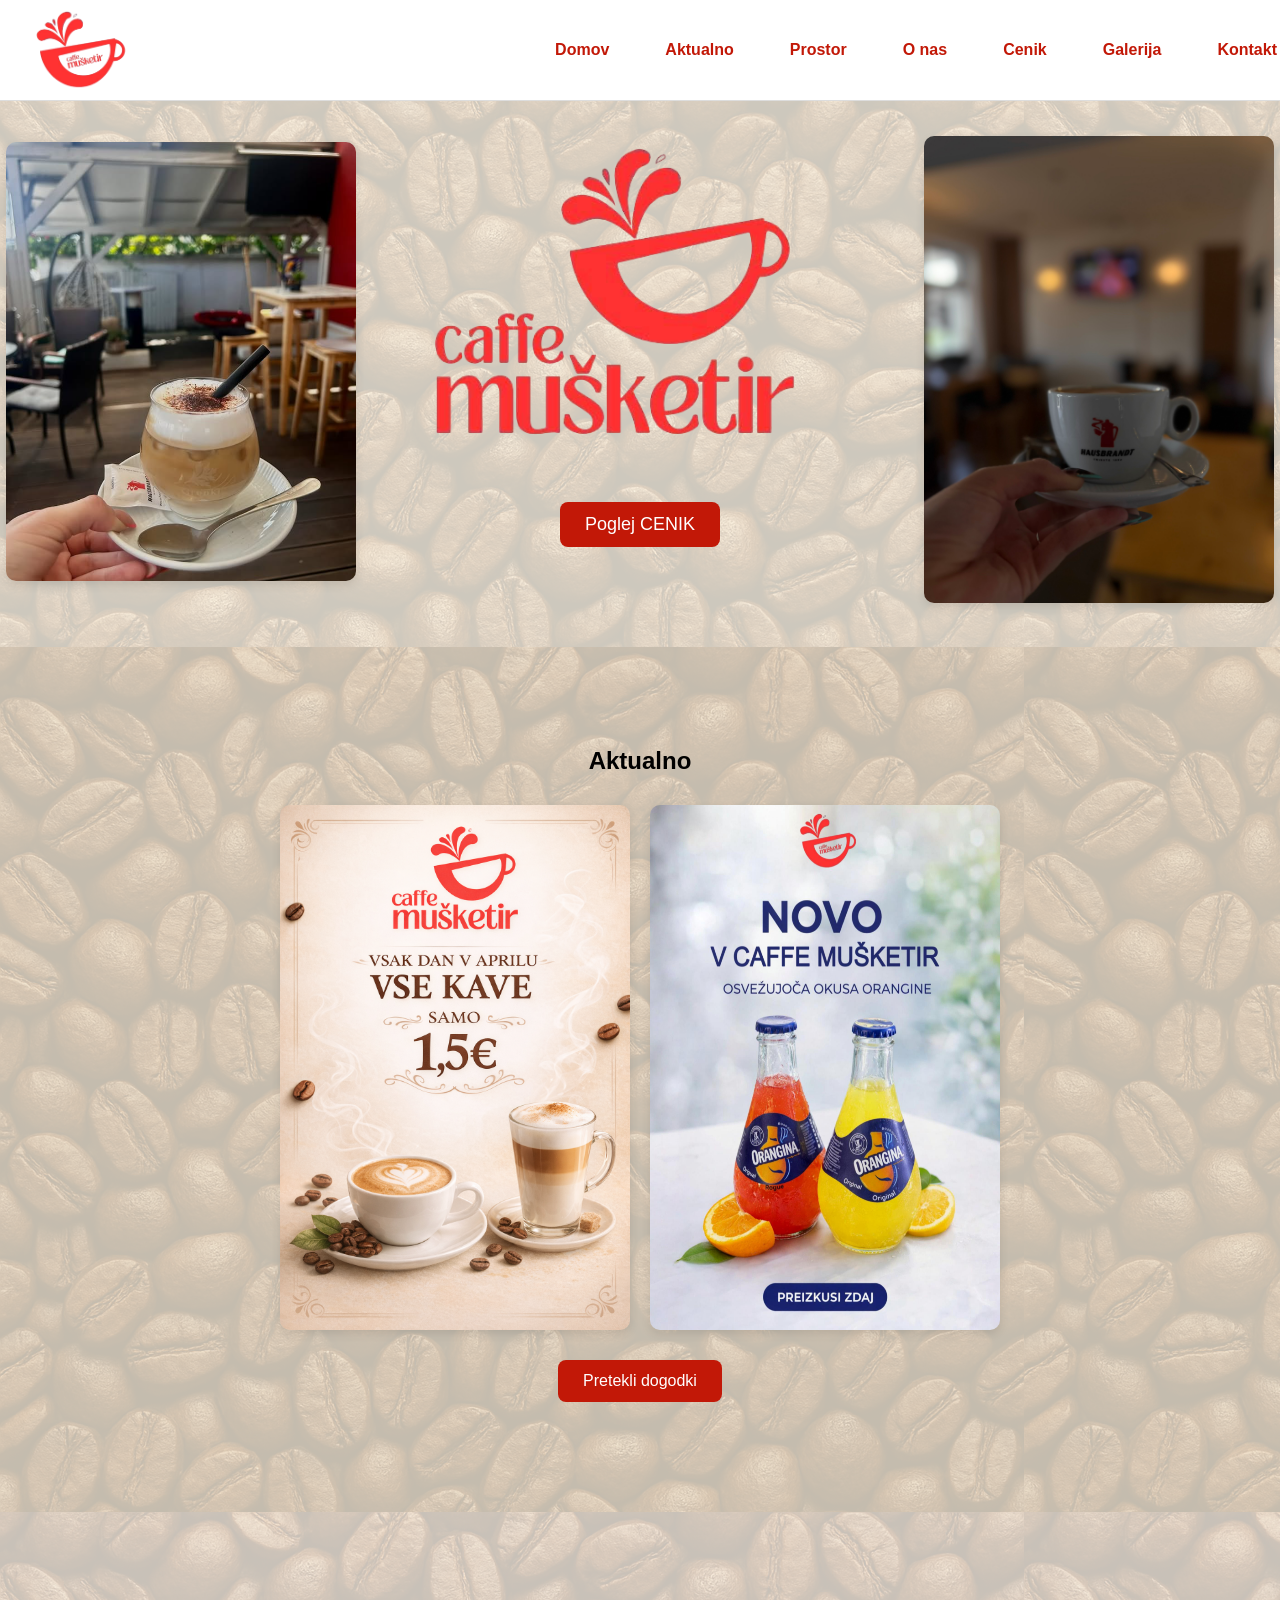
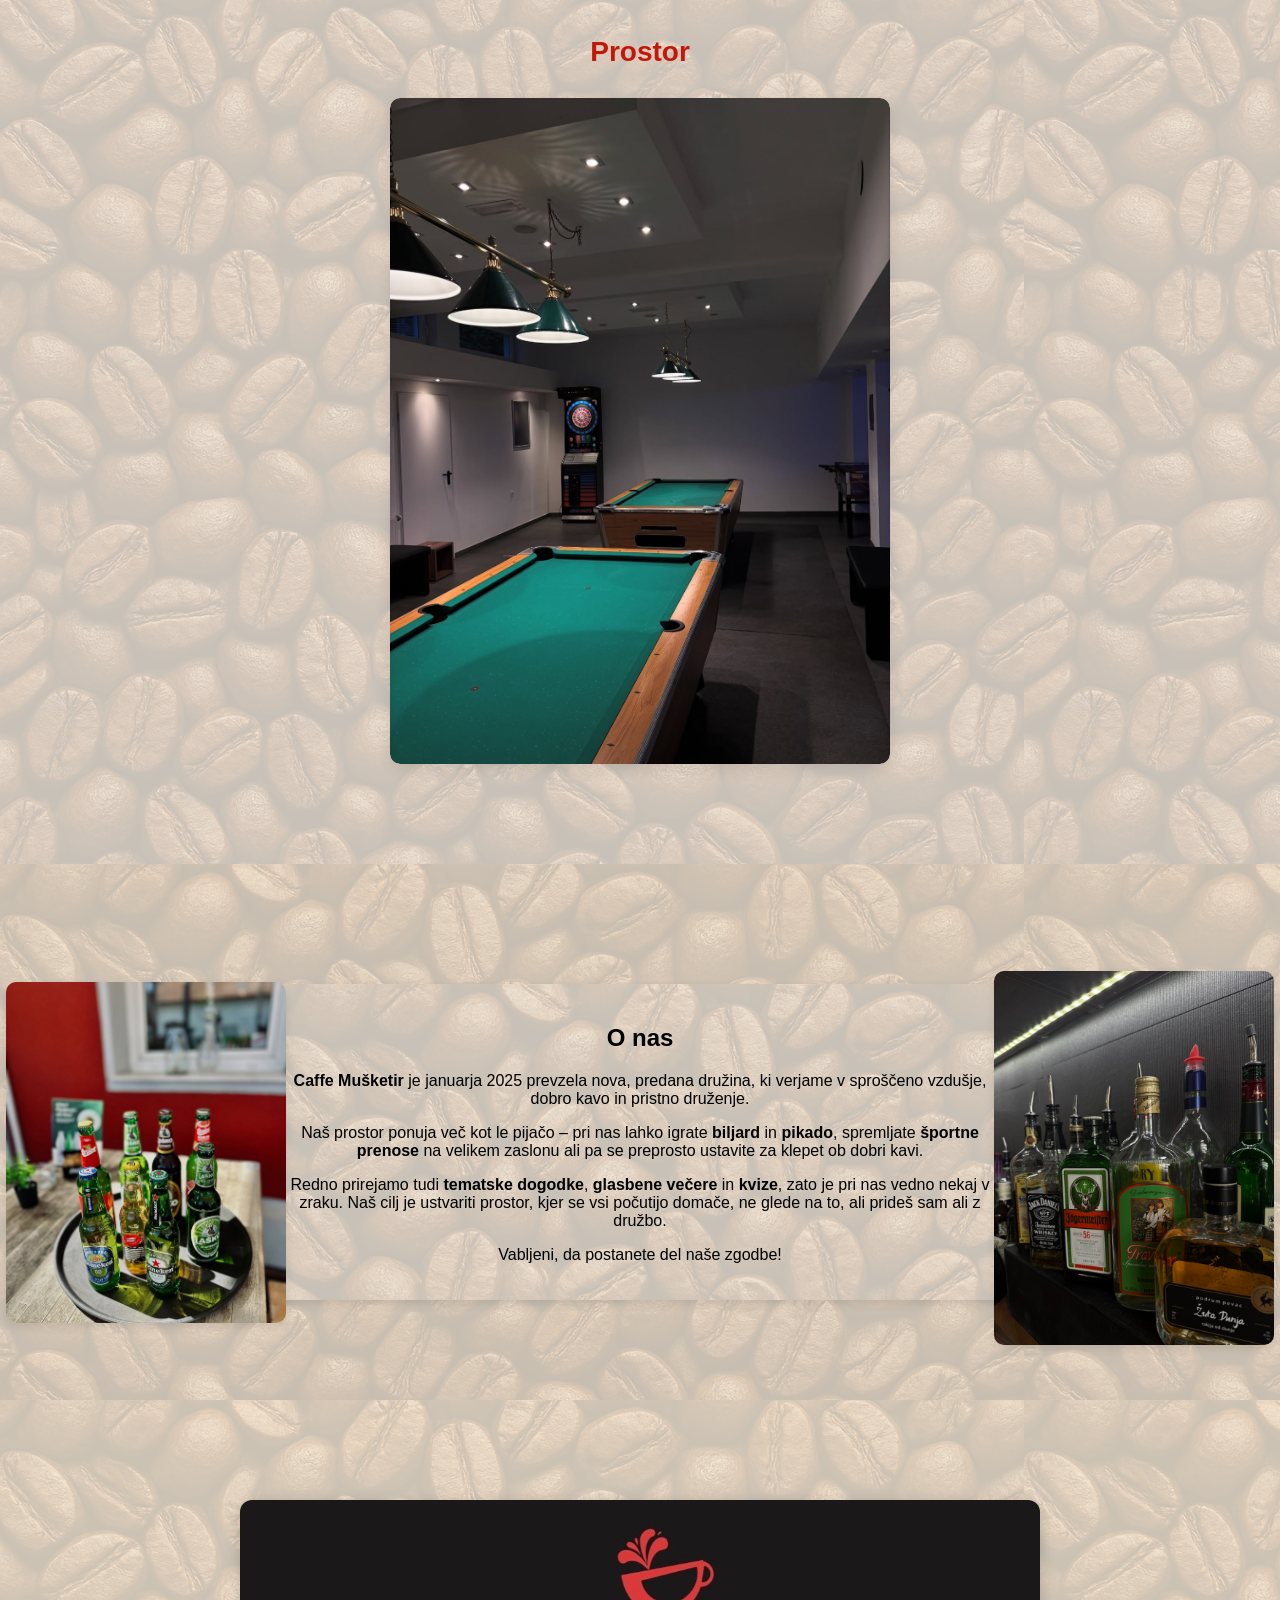
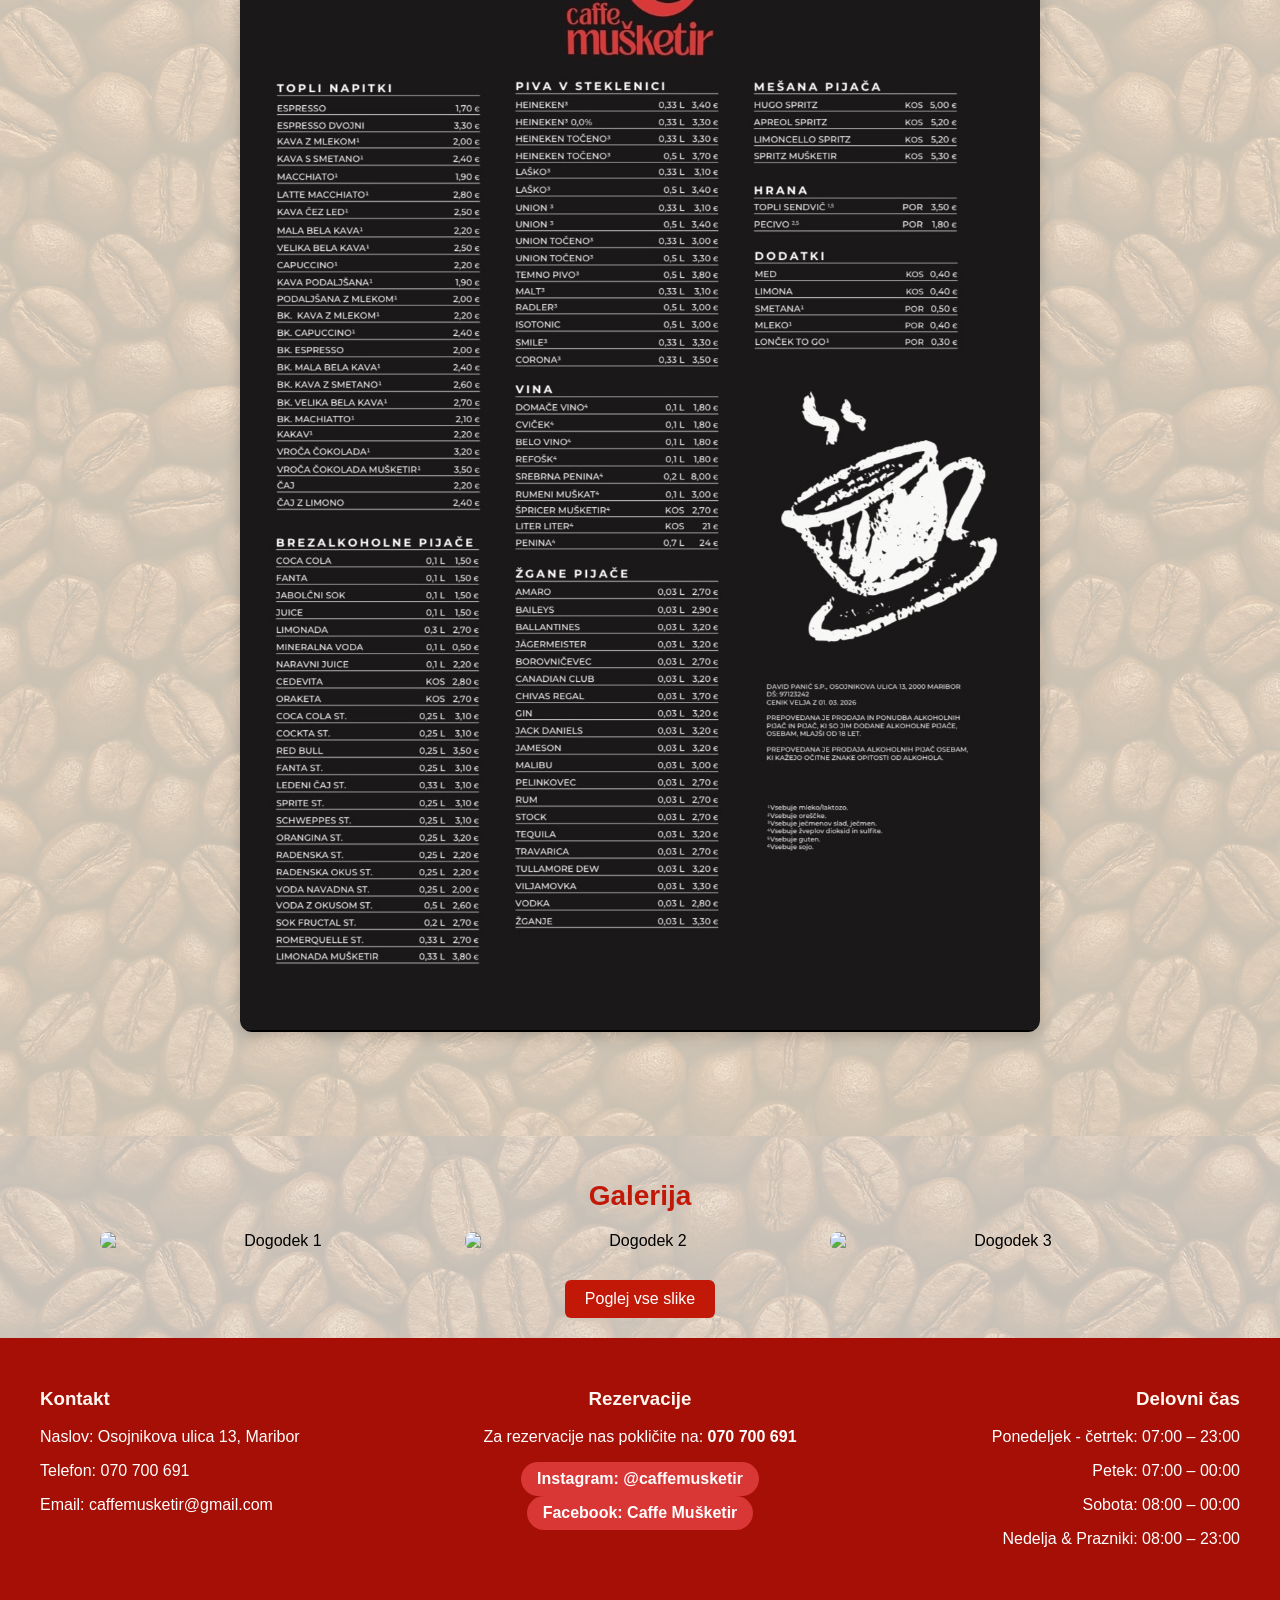
==== index.html @ f733925f "Update index.html" ====
<!DOCTYPE html>
<html lang="sl">
<head>
  <meta charset="UTF-8" />
  <meta name="viewport" content="width=device-width, initial-scale=1.0">
  <meta property="og:site_name" content="Caffe Mušketir">
  <meta property="og:title" content="Caffe Mušketir">
  <meta property="og:url" content="https://caffemusketir.com/">
  <meta property="og:type" content="website">

  <meta name="twitter:card" content="summary_large_image">
  <meta name="twitter:title" content="Caffe Mušketir">

  <title>Caffe Mušketir</title>
  <link rel="icon" href="favicon-256.ico" type="image/x-icon" sizes="256x256">

  <!-- Google tag (gtag.js) -->
  <script async src="https://www.googletagmanager.com/gtag/js?id=G-0J97HVD6Z8"></script>
  <script>
    window.dataLayer = window.dataLayer || [];
    function gtag(){dataLayer.push(arguments);}
    gtag('js', new Date());

    gtag('config', 'G-0J97HVD6Z8');

    type="application/ld+json">
    {
      "@context": "https://schema.org",
      "@type": "WebSite",
      "name": "Caffe Mušketir",
      "alternateName": ["Caffe Musketir", "Mušketir", "Cafe Mušketir", "Cafe Musketir"],
      "url": "https://caffemusketir.com/"
    }

  </script>
  
  <style>
    html {
      scroll-behavior: smooth;
    }
    
    img {
      max-width: 100%;
      height: auto;
      display: block;
    }

    body {
      margin: 0;
      font-family: 'Segoe UI', sans-serif;
     background: #f4e9d8 url('https://www.transparenttextures.com/patterns/coffee-beans.png') repeat;

    }


    /* NAVIGATION */
    nav {
      position: fixed;
      top: 0;
      width: 100%;
      background: white;
      border-bottom: 1px solid #ddd;
      z-index: 1000;
      display: flex;
      justify-content: space-between;
      align-items: center;
      padding: 10px 20px;
    }
    
    nav img {
      height: 80px;
    }

    nav .nav-links {
      display: flex;
      flex-wrap: wrap;
      justify-content: center;
      gap: 10px;
    }

    nav a {
      margin: 0 15px;  
      text-decoration: none;
      color: #c21807;
      font-weight: bold;
      font-size: 16px;
      padding: 8px;
    }
    section {
      padding: 120px 20px 100px;
      text-align: center;
      position: relative;
    }




    /* HERO SECTION */
    .hero {
      background: #efe7d4 url(images/Background\ \(2\).png) repeat;
    }
    .hero img.hero-image {
      max-width: 500px;
      width: 90%;
      height: auto;
      margin-top: 40px;
    }
    .cenik-button {
      margin-top: 30px;
      display: inline-block;
      padding: 12px 25px;
      background: #c21807;
      color: white;
      border: none;
      font-size: 18px;
      border-radius: 8px;
      cursor: pointer;
      text-decoration: none;
    }
    .hero {
      background: #f7f1e3 url(images/Background\ \(2\).png) repeat;
      display: flex;
      justify-content: center;
      align-items: center;
      padding: 100px 20px;
      flex-direction: column;
      text-align: center;
    }

    .hero-image {
        max-width: 500px;
        width: 90%;
        height: auto;
        margin-bottom: 30px;   
    }

    .hero-side-img {
      position: absolute;
      width: 350px;
      opacity: 1.0;
      display: flex;
      flex-wrap: wrap;
      border-radius: 10px;
      box-shadow: 0 4px 10px rgba(0,0,0,0.1);
    }
    .hero-left-img {
      left: 0.5%;
      top: 22%;
    }
    .hero-right-img {
      right: 0.5%;
      top: 21%;
    }

    .cenik-button {
        padding: 12px 25px;
        background: #c21807;
        color: white;
        border: none;
        font-size: 18px;
        border-radius: 8px;
        cursor: pointer;
        text-decoration: none;
        transition: background 0.3s ease;
    }

    .cenik-button:hover {
        background: #a60f05;
    }
     
    /* HERO SECTION END */

   .dogodki {
     background: #ece2d1 url(images/Background\ \(2\).png) repeat;
     padding: 80px 20px;
     text-align: center;
    }

    
    .aktualni-dogodki {
     margin-top: 30px;
       display: flex;
       justify-content: center;
       flex-wrap: wrap;
       gap: 20px;
    }

    .aktualni-dogodki img {
        max-width: 350px;
        width: 100%;
        height: auto;
        border-radius: 10px;
        box-shadow: 0 4px 10px rgba(0,0,0,0.1);
    }


   .dogodki-buttons {
     margin: 30px 0;
     display: flex;
     justify-content: center;
     gap: 20px;
     flex-wrap: wrap;
    }

   .dogodki-buttons button,
   .dogodki-buttons .pretekli-gumb {
     padding: 12px 25px;
     background-color: #c21807;
     color: white;
     border: none;
     border-radius: 8px;
     font-size: 16px;
     cursor: pointer;
     text-decoration: none;
     transition: background 0.3s ease;
    }

    .dogodki-buttons button:hover,
    .dogodki-buttons .pretekli-gumb:hover {
     background-color: #a60f05;
    }

    /* prostor */
    .prostor {
      background: #f1e8dd url(images/Background\ \(2\).png) repeat;
      padding: 100px 20px;
      text-align: center;
    }

    .prostor h2 {
      font-size: 28px;
      color: #c21807;
      margin-bottom: 30px;
    }

    .carousel-container {
      overflow: hidden;
      width: 100%;
      max-width: 500px;
      margin: 0 auto;
      overflow: hidden;
      border-radius: 10px;
      box-shadow: 0 4px 15px rgba(0,0,0,0.1);
      position: relative;
    }

    .carousel-track {
      display: flex;
      transition: transform 0.8s ease-in-out;
      width: 100%;
    }

    .carousel-track img {
      width: 100%;
      max-width: 500px;
      flex-shrink: 0;
      height: auto;
      border-radius: 10px;
    }

    .carousel-button {
      position: absolute;
      top: 50%;
      transform: translateY(-50%);
      background-color: rgba(0, 0, 0, 0.4);
      color: white;
      border: none;
      padding: 10px 15px;
      cursor: pointer;
      border-radius: 50%;
      font-size: 24px;
      display: none;
      z-index: 10;
      transition: background-color 0.3s;
    }

    .carousel-button:hover {
      background-color: rgba(0, 0, 0, 0.7);
    }

    .carousel-button.left {
      left: 10px;
    }

    .carousel-button.right {
      right: 10px;
    }

/* Prikaži gumbe ob hoverju */
    .carousel-container:hover .carousel-button {
      display: block;
    }

    /* ABOUT SECTION */
    .about {
      background: #efe5d5 url(images/Background\ \(2\).png) repeat;
    }
    .side-img {
      position: absolute;
      max-width: 280px;
      width: 100%;
      opacity: 1.0;
      display: flex;
      flex-wrap: wrap;
      border-radius: 10px;
      box-shadow: 0 4px 10px rgba(0,0,0,0.1);
    }
    .left-img {
      left: 0.5%;
      top: 22%;
    }
    .right-img {
      right: 0.5%;
      top: 20%;
    }

    .about-text {
      max-width: 700px;
      margin: 0 auto;
      padding: 20px;
      background: #f1e8dd url(images/Background\ \(2\).png) repeat; /* rahla prosojnost za boljši kontrast */
      border-radius: 10px;
      box-shadow: 0 4px 10px rgba(0,0,0,0.1);
    }


    /* PRICE IMAGE SECTION */
    .cenik {
      background: #f4e9d8 url(images/Background\ \(2\).png) repeat;
      padding: 0;
    }

    .cenik img {
      width: 100%;
      height: auto;
      display: block;
    }

    /* GALLERY SECTION */

    .gallery {
      background: #f1e8dd url(images/Background\ \(2\).png) repeat;
      text-align: center;
      padding: 20px;
    }

    .gallery h2 {
      width: 100%;
      margin-bottom: 20px;
      font-size: 28px;
      color: #c21807;
    }

    .gallery-images {
      display: flex;
      flex-wrap: wrap;
      justify-content: center;
      gap: 15px;
      margin-bottom: 30px;
    }

    .gallery-images img {
      max-width: 350px;
      width: 100%;
      height: auto;
      border-radius: 8px;
      object-fit: cover;
    }


    .more-gallery-button:hover {
      background-color: #a60f05;
    }

    .gallery-button-container {
      width: 100%;
      text-align: center;
      margin-top: 10px;
    }

    .more-gallery-button {
      display: inline-block;
      padding: 10px 20px;
      background-color: #c21807;
      color: white;
      border: none;
      border-radius: 6px;
      text-decoration: none;
      font-size: 16px;
      cursor: pointer;
      transition: background 0.3s ease;
      width: auto; /* to prepreči raztezanje */
    }



    /* FOOTER */
    footer {
      background: #a60f05;
      color: white;
      padding: 40px 20px;
      display: flex;
      flex-wrap: wrap;
      justify-content: space-between;
      text-align: left;
    }
    .footer-column {
      flex: 1;
      min-width: 200px;
      padding: 10px 20px;
    }
    .footer-column h3 {
      margin-top: 0;
      color: #fff7f0;
    }
    .instagram-button {
      display: inline-block;
      padding: 8px 16px;
      background-color: #d93636; /* rdeče-bež barve */
      color: white;
      text-decoration: none;
      border-radius: 20px;
      font-weight: bold;
      transition: background-color 0.3s ease;
    }
    
    .facebook-button {
      display: inline-block;
      padding: 8px 16px;
      background-color: #d93636; /* rdeče-bež barve */
      color: white;
      text-decoration: none;
      border-radius: 20px;
      font-weight: bold;
      transition: background-color 0.3s ease;
    }

    .facebook-button:hover {
      background-color: #b72e2e;
    }

    .instagram-button:hover {
      background-color: #b72e2e;
    }


    .cenik-link-section {
     background: #f4e9d8 url(images/Background\ \(2\).png) repeat;
     text-align: center;
     padding: 100px 20px;
    }

    .cenik-image-button {
        width: 80%;
     max-width: 800px;
     border-radius: 12px;
        box-shadow: 0 4px 15px rgba(0,0,0,0.2);
        transition: transform 0.3s ease, box-shadow 0.3s ease;
        cursor: pointer;
      text-align: center;
      display: inline-block;
    }

    .cenik-image-button:hover {
     transform: scale(1.03);
        box-shadow: 0 6px 20px rgba(0,0,0,0.3);
    }

    
    @media screen and (max-width: 768px) {
      
      nav {
        padding: 6px 12px;
      }

      nav img {
        height: 50px; /* prej 80px */
      }

      nav a {
        font-size: 13px;
        padding: 5px 10px;
        margin: 0 8px;
      }

      .nav-links {
        gap: 5px;
      }
      
      nav ul {
        flex-direction: column;
        align-items: center;
      }

      nav ul li {
        margin: 7px 0;
      }

      .hero img {
        width: 100%;
        height: auto;
        margin-bottom: 10px;
      }

      section {
        padding: 20px 10px;
      }

      .two-columns {
        flex-direction: column;
      }

      .side-img.left-img,
      .side-img.right-img,
      .hero-side-img.hero-right-img,
      .hero-side-img.hero-left-img {
        display: none !important; /* skrij slike ob straneh na telefonih */
      }

      .gallery img {
        width: 100%;
        height: auto;
        margin-bottom: 10px;
      }

      footer {
        flex-direction: column;
        text-align: center;
        gap: 20px;
      }

      .cenik-button {
        font-size: 1.2em;
        padding: 10px 20px;
      }

      .cenik-image-button {
        display: block;
        margin: 0 auto;
      }

    
      .aktualni-dogodki {
        flex-direction: column;
        allign-items: center;
      }
    }

  </style>
</head>
<body>

  <!-- NAVIGATION -->
  <nav>
    <img src="images/IMG_1068-Photoroom.png" alt="Caffe Mušketir" />
    <div class="nav-links">
      <a href="#pocetna">Domov</a>
      <a href="#dogodki">Aktualno</a>
      <a href="#prostor">Prostor</a>
      <a href="#onama">O nas</a>
      <a href="#cenik">Cenik</a> 
      <a href="#galerija">Galerija</a>
      <a href="#kontakt">Kontakt</a>
    </div>
  </nav>

  <!-- HERO SECTION -->
    <section class="hero" id="pocetna">
     <div class="hero-content">
       <img class="hero-image" src="images/IMG_1070-Photoroom.png" alt="Naslovna slika" />
      <a href="#cenik" class="cenik-button">Poglej CENIK</a>
     <img class="hero-side-img hero-left-img" src="images/Screenshot 2025-07-27 105730.png" alt="Leva gori slika" />
     <img class="hero-side-img hero-right-img" src="images/IMG_3159.JPEG" alt="Desna gori slika" />
     </div>
    </section>
    
<!-- Dogodki section -->
  
    <section class="dogodki" id="dogodki">
     <h2>Aktualno</h2>

      <div id="aktualniDogodki" class="aktualni-dogodki">
        <img src="images/IMG_4480.png" alt="Dogodek 1" />
        <img src="images/75DE75F7-2D8B-4AEA-81EC-9205E7771908.jpeg" alt="Dogodek 2" />
      </div>

     <div class="dogodki-buttons">
        <a href="dogodki.html" class="pretekli-gumb">Pretekli dogodki</a>
     </div>
      
    </section>


  <section class="prostor" id="prostor">
      <h2>Prostor</h2>
      <div class="carousel-container">
        <div class="carousel-track">
          <img src="images/IMG_9656.JPEG" alt="Prostor 0">
          <img src="images/IMG_9679.JPEG" alt="Prostor 1">
          <img src="images/IMG_9682.JPEG" alt="Prostor 2">
          <img src="images/IMG_9685.JPEG" alt="Prostor 3">
          <img src="images/IMG_9687.JPEG" alt="Prostor 4">
          <img src="images/IMG_9672.JPEG" alt="Prostor 5">
          <img src="images/IMG_9674.JPEG" alt="Prostor 6">
          <img src="images/IMG_9675.JPEG" alt="Prostor 7">
          <img src="images/IMG_9676.JPEG" alt="Prostor 8">
      <!-- Dodaj več slik po potrebi -->
        </div>

        <button class="carousel-button left">&#10094;</button>
        <button class="carousel-button right">&#10095;</button>
      </div>
  </section>




  <!-- ABOUT SECTION -->
  <section class="about" id="onama">
    <img class="side-img left-img" src="images/IMG_9655.JPEG" alt="Leva slika" />
    <img class="side-img right-img" src="images/IMG_3143.JPEG" alt="Desna slika" />

    <div class="about-text">
      <h2>O nas</h2>
        <p><strong>Caffe Mušketir</strong> je januarja 2025 prevzela nova, predana družina, ki verjame v sproščeno vzdušje, dobro kavo in pristno druženje.</p>
        <p>Naš prostor ponuja več kot le pijačo – pri nas lahko igrate <strong>biljard</strong> in <strong>pikado</strong>, spremljate <strong>športne prenose</strong> na velikem zaslonu ali pa se preprosto ustavite za klepet ob dobri kavi.</p>
        <p>Redno prirejamo tudi <strong>tematske dogodke</strong>, <strong>glasbene večere</strong> in <strong>kvize</strong>, zato je pri nas vedno nekaj v zraku. Naš cilj je ustvariti prostor, kjer se vsi počutijo domače, ne glede na to, ali prideš sam ali z družbo.</p>
        <p>Vabljeni, da postanete del naše zgodbe!</p>
    </div>
  </section>

  <!-- PRICE IMAGE (CENIK) -->

    <!-- CENIK SEKCJA KOT GUMB -->
 <section class="cenik-link-section" id="cenik">
  <a href="images/CENIK marec 2026.pdf" target="_blank">
    <img src="images/IMG_4313.jpeg" alt="Cenik - klikni za ogled" class="cenik-image-button" />
  </a>
 </section>

  <!-- GALLERY SECTION -->
  <section class="gallery" id="galerija">
    <h2>Galerija</h2>
  
    <div class="gallery-images">
      <img src="images/IMG_2260.JPG" alt="Dogodek 1" />
      <img src="images/IMG_2263.JPG" alt="Dogodek 2" />
      <img src="images/IMG_2264.JPG" alt="Dogodek 3" />
    </div>
  
    <div class="gallery-button-container">
      <a href="galerija.html" class="more-gallery-button">Poglej vse slike</a>
    </div>
  </section>





  <!-- FOOTER -->
  <footer id="kontakt">
    <div class="footer-column">
      <h3>Kontakt</h3>
      <p>Naslov: Osojnikova ulica 13, Maribor</p>
      <p>Telefon: 070 700 691</p>
      <p>Email: caffemusketir@gmail.com</p>
    </div>

    <div class="footer-column" style="text-align: center;">
      <h3>Rezervacije</h3>
      <p>Za rezervacije nas pokličite na: <strong>070 700 691</strong></p>
      <a href="https://www.instagram.com/caffemusketir" target="_blank" class="instagram-button">
        Instagram: @caffemusketir
      </a>
      <a href="https://www.facebook.com/profile.php?id=61573121475328&locale=sl_SI" target="_blank" class="facebook-button"> 
        Facebook: Caffe Mušketir
      </a>
    </div>

    <div class="footer-column" style="text-align: right;">
      <h3>Delovni čas</h3>
      <p>Ponedeljek - četrtek: 07:00 – 23:00</p>
       <p>Petek: 07:00 – 00:00</p>
     <p>Sobota: 08:00 – 00:00</p>
     <p>Nedelja & Prazniki: 08:00 – 23:00</p>

    </div>
  </footer>

  <script>
      const track = document.querySelector('.carousel-track');
      const slides = document.querySelectorAll('.carousel-track img');
      const prevButton = document.querySelector('.carousel-button.left');
      const nextButton = document.querySelector('.carousel-button.right');

      let currentIndex = 0;
      const slideCount = slides.length;

      function updateSlide() {
        track.style.transform = `translateX(-${currentIndex * 100}%)`;
      }

      function moveToNextSlide() {
        currentIndex = (currentIndex + 1) % slideCount;
        updateSlide();
      }

      function moveToPrevSlide() {
        currentIndex = (currentIndex - 1 + slideCount) % slideCount;
        updateSlide();
      }

      nextButton.addEventListener('click', moveToNextSlide);
      prevButton.addEventListener('click', moveToPrevSlide);

  // Auto-slide every 4 seconds
      let autoSlide = setInterval(moveToNextSlide, 4000);

  // Pause auto-slide when hovering over buttons
      document.querySelector('.carousel-container').addEventListener('mouseenter', () => {
        clearInterval(autoSlide);
      });

      document.querySelector('.carousel-container').addEventListener('mouseleave', () => {
        autoSlide = setInterval(moveToNextSlide, 4000);
      });
  </script>


</body>
</html>
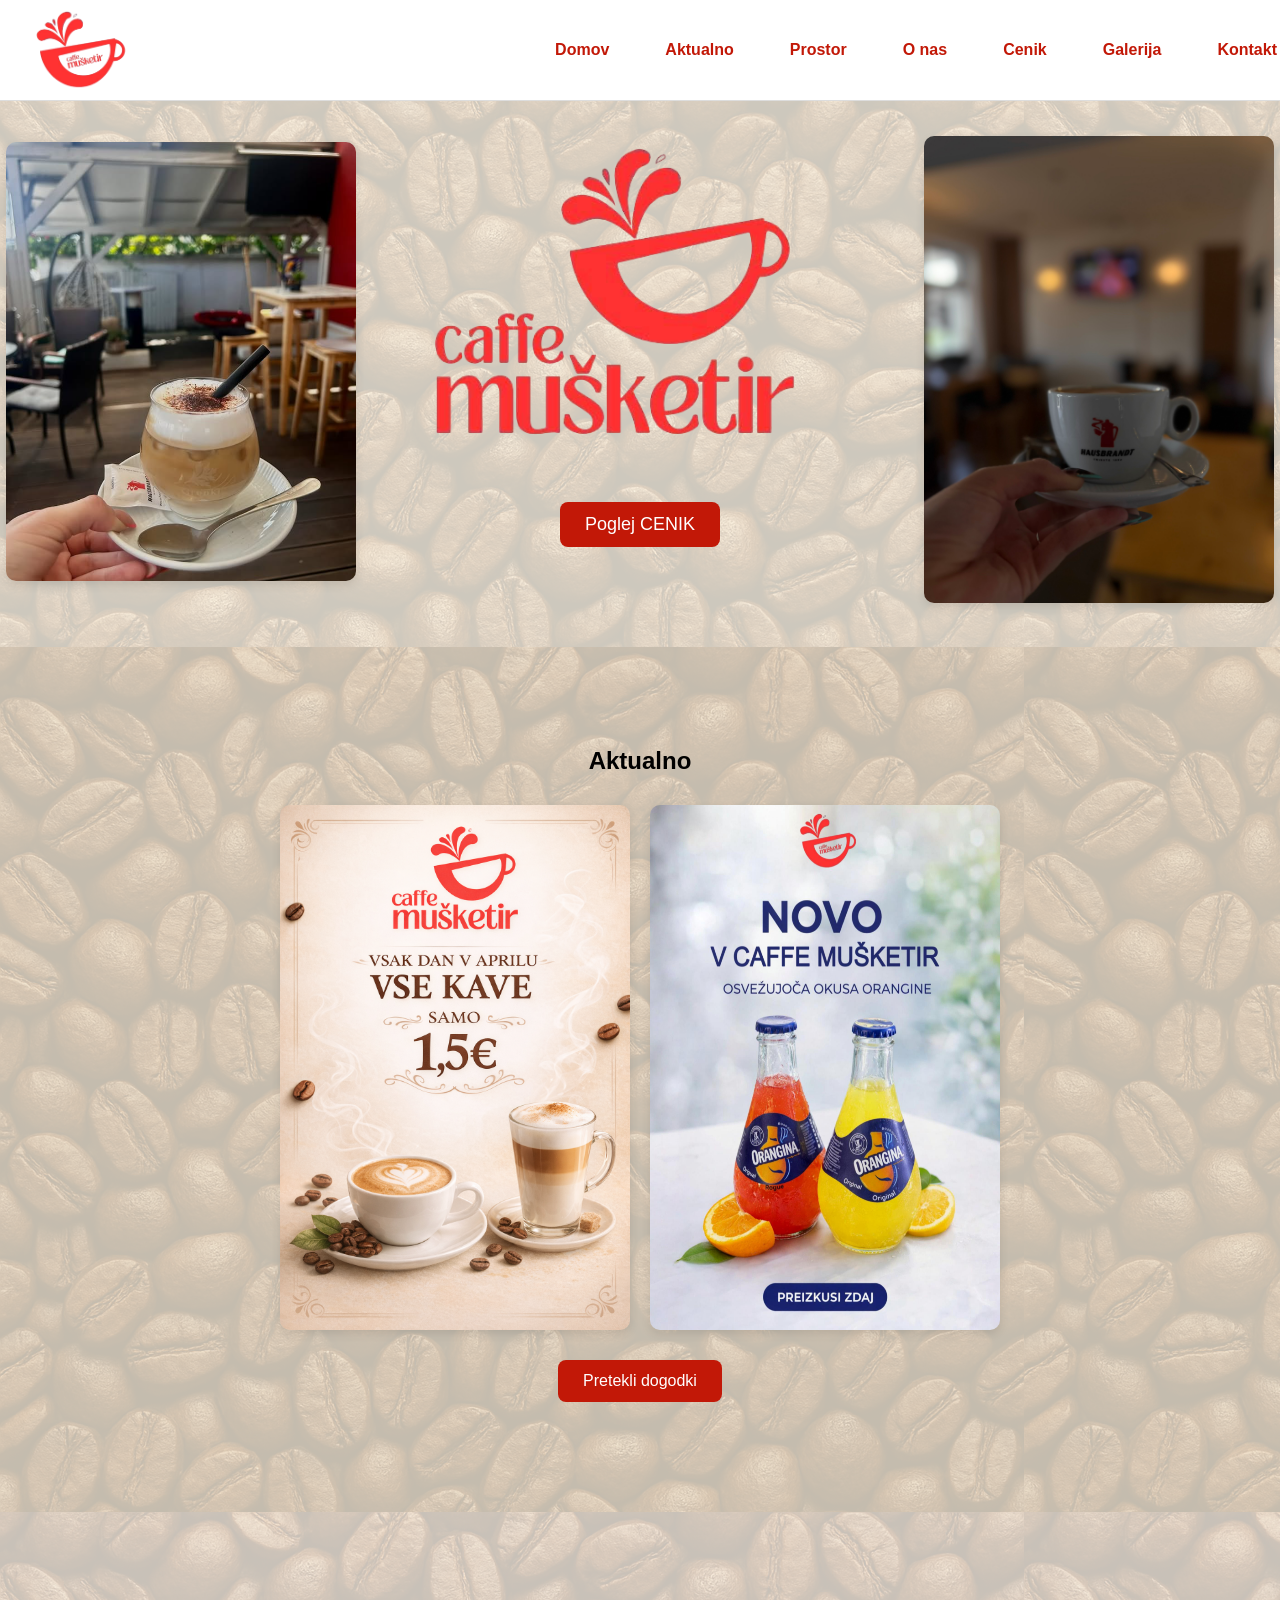
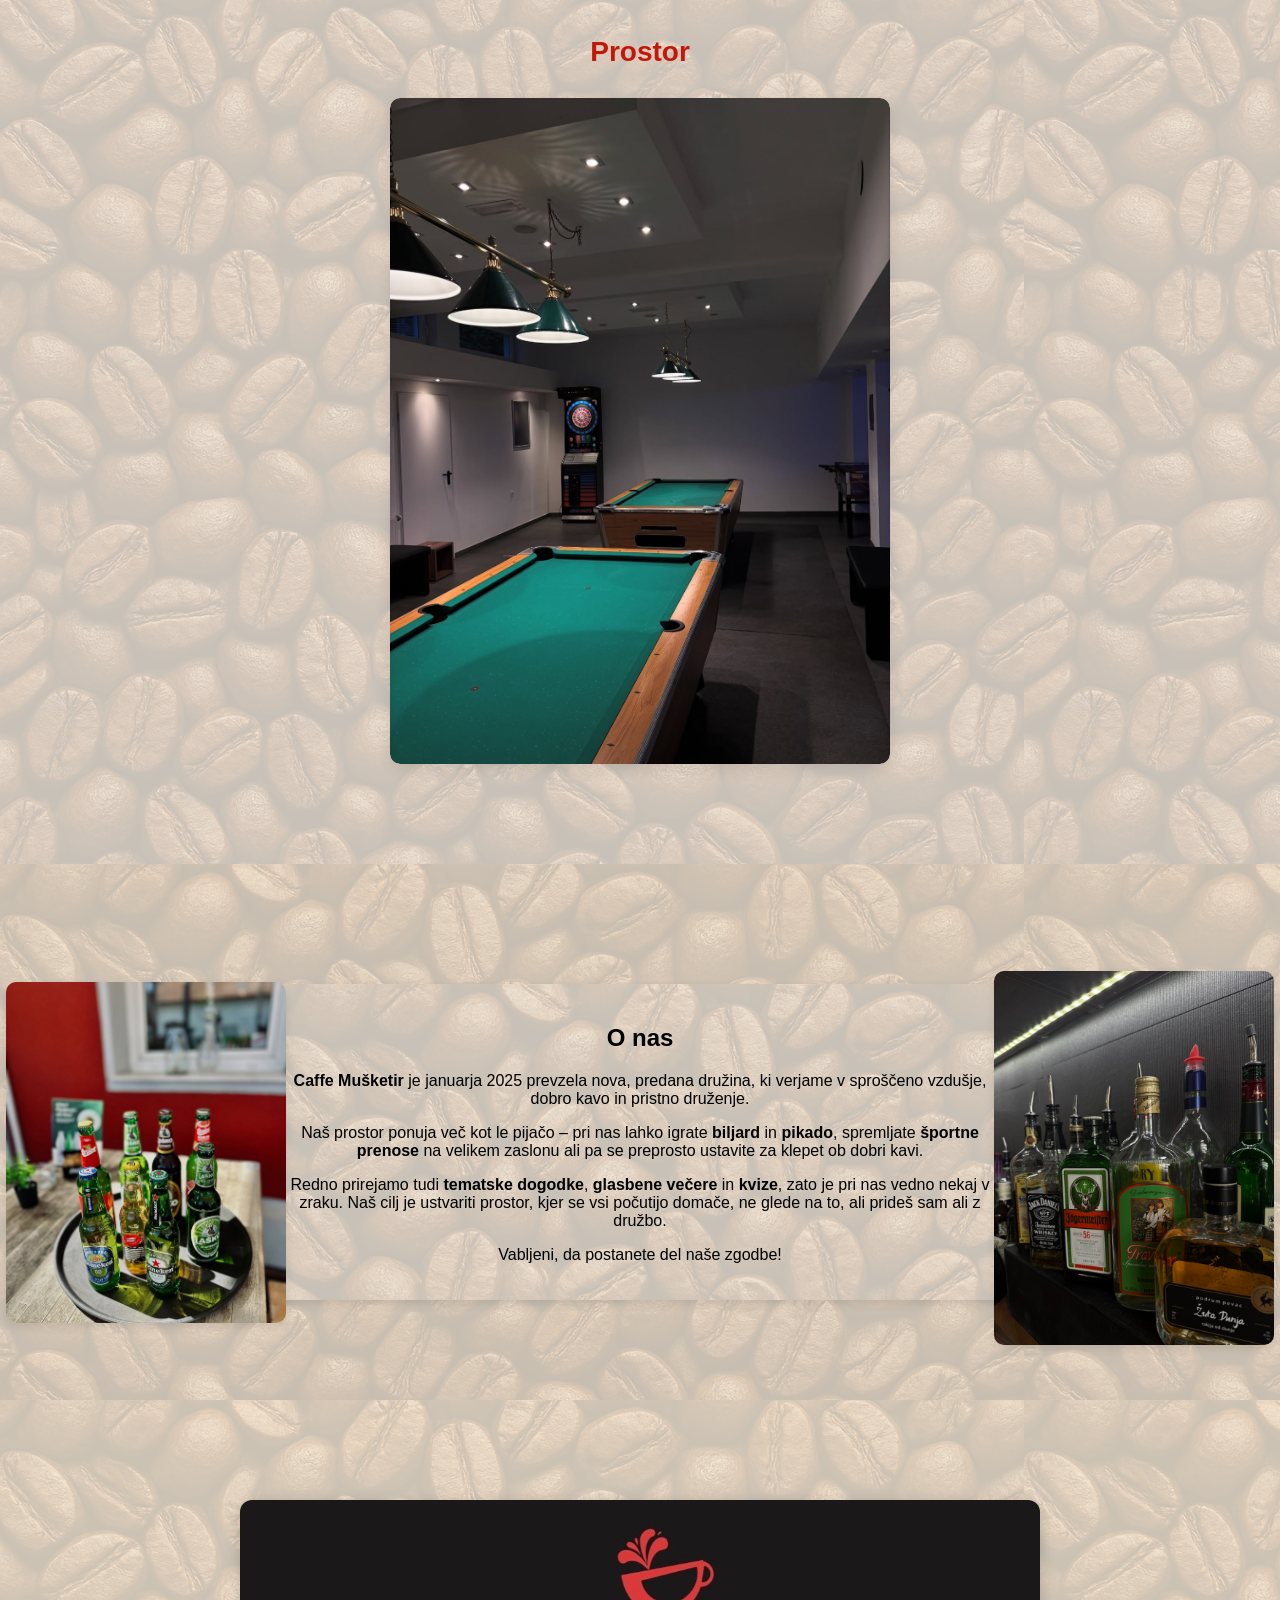
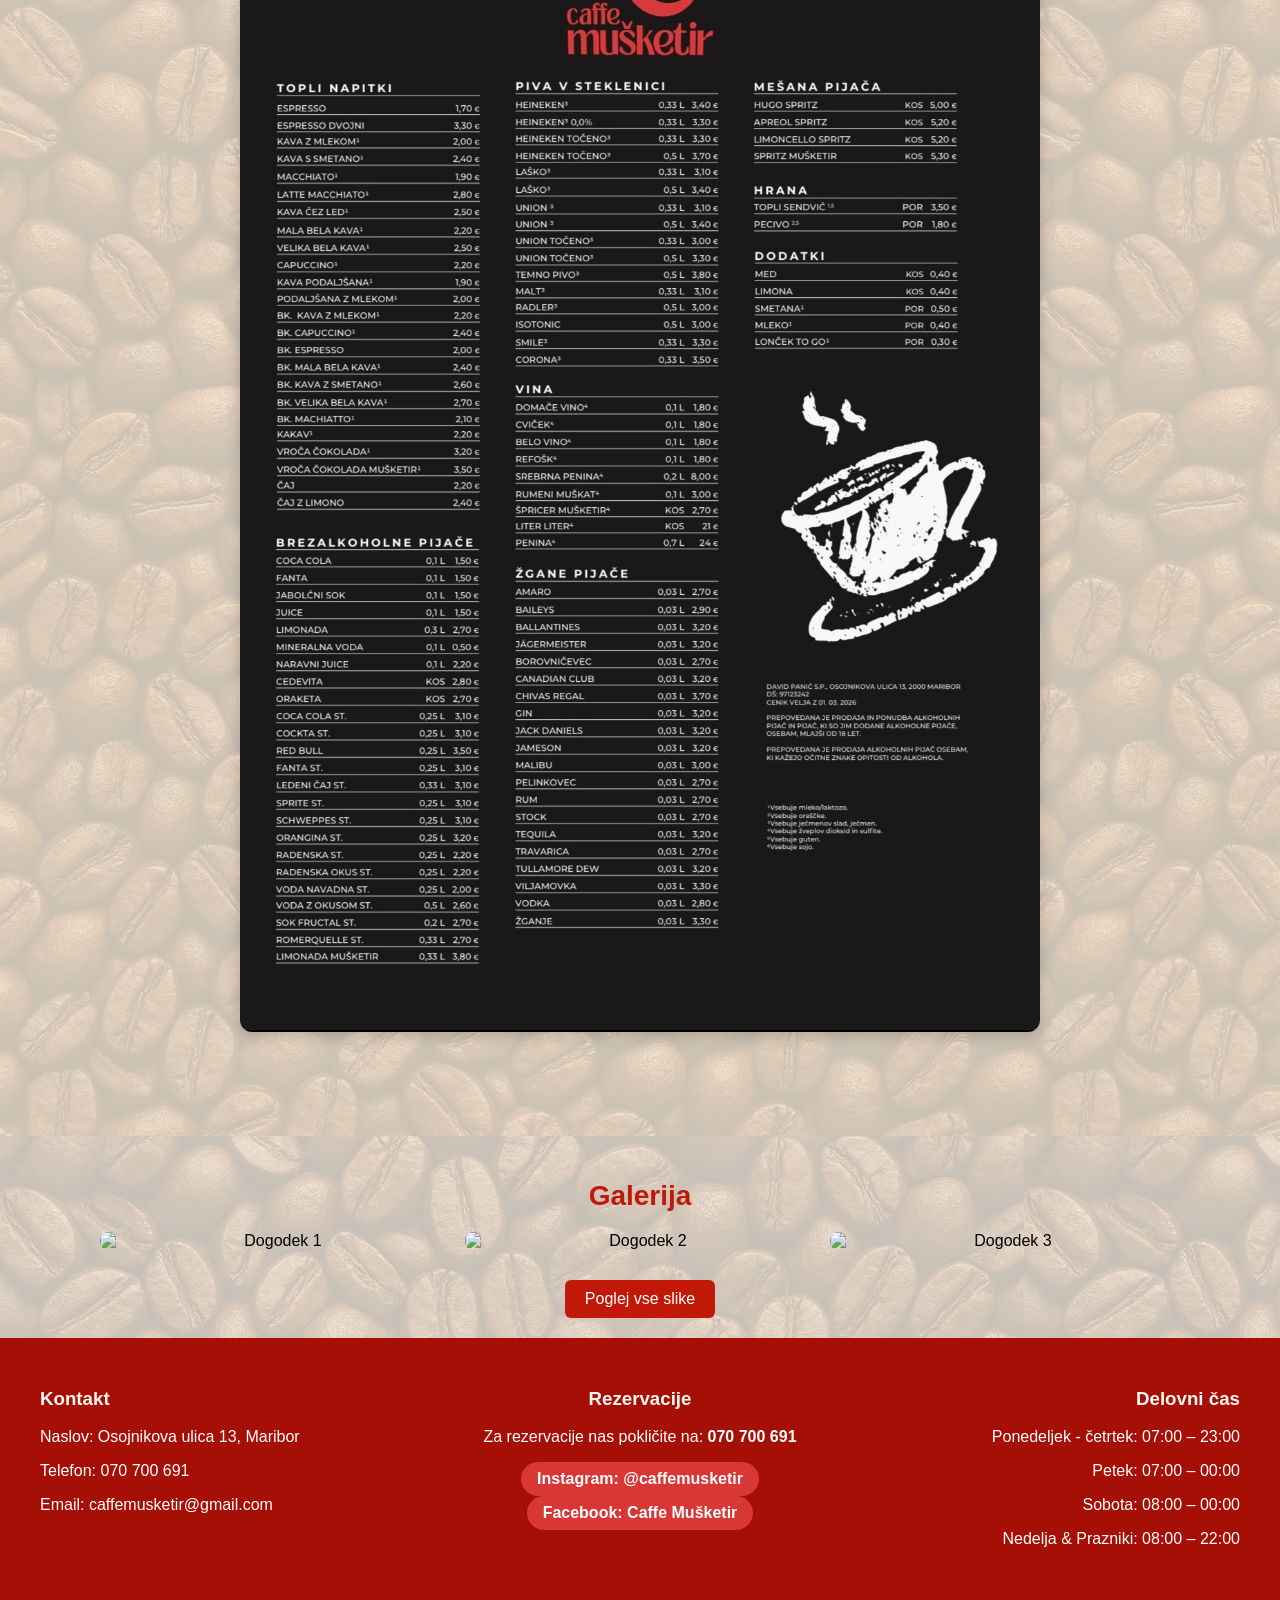
==== commit 83978aec: "Update index.html" ====
--- a/index.html
+++ b/index.html
@@ -682,7 +682,7 @@
       <p>Ponedeljek - četrtek: 07:00 – 23:00</p>
        <p>Petek: 07:00 – 00:00</p>
      <p>Sobota: 08:00 – 00:00</p>
-     <p>Nedelja & Prazniki: 08:00 – 23:00</p>
+     <p>Nedelja & Prazniki: 08:00 – 22:00</p>
 
     </div>
   </footer>
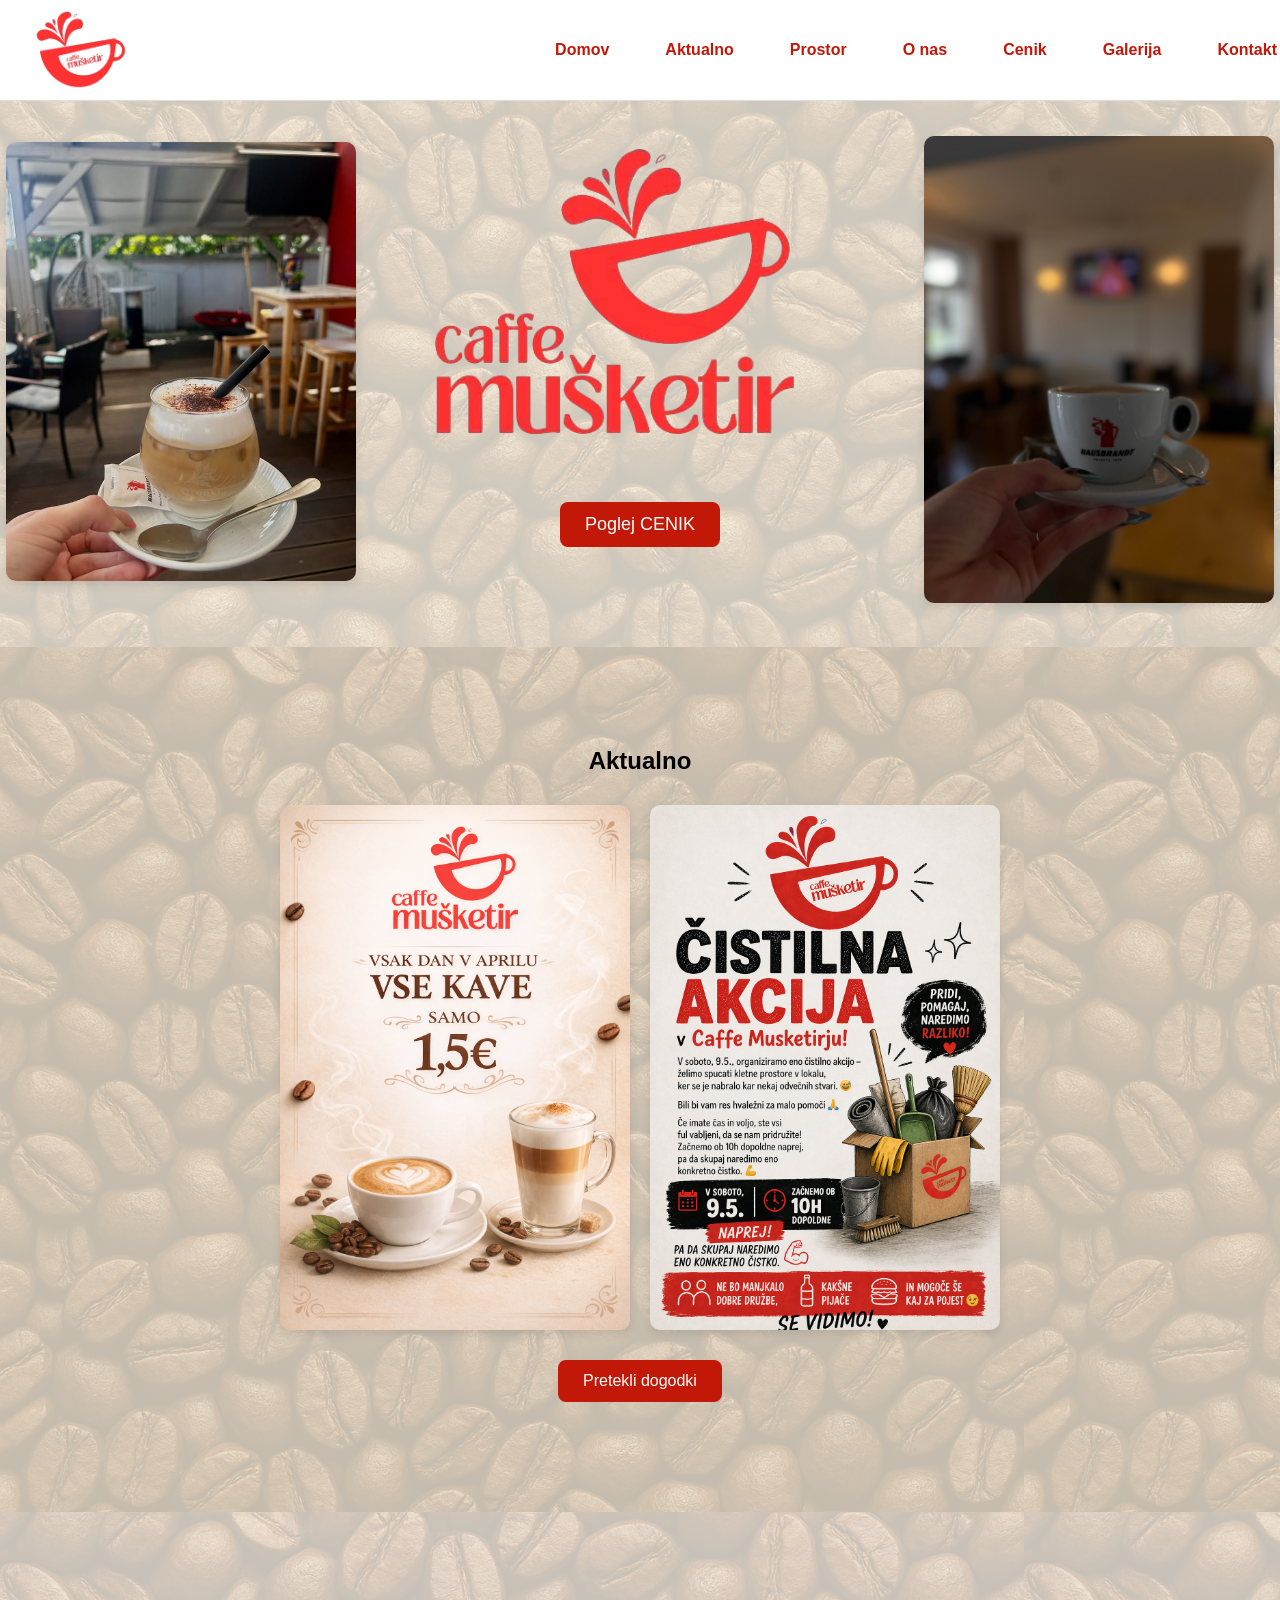
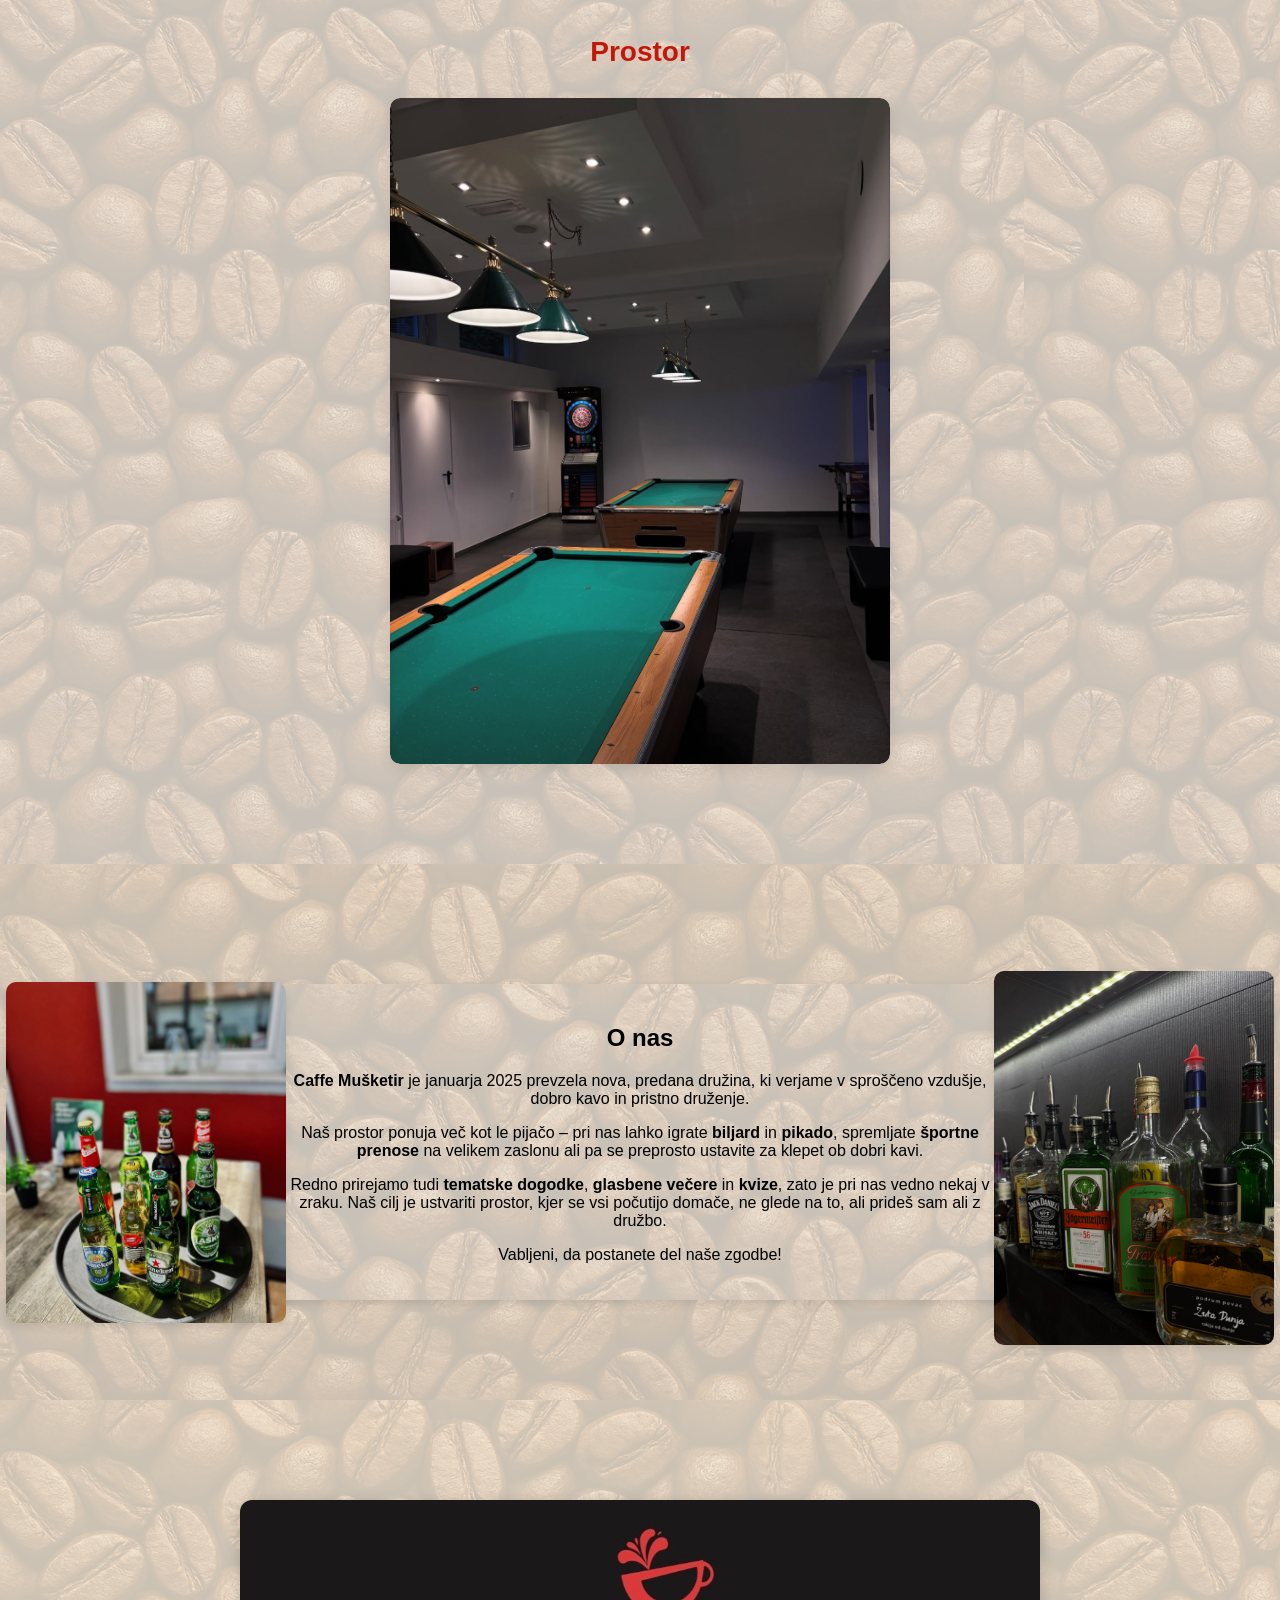
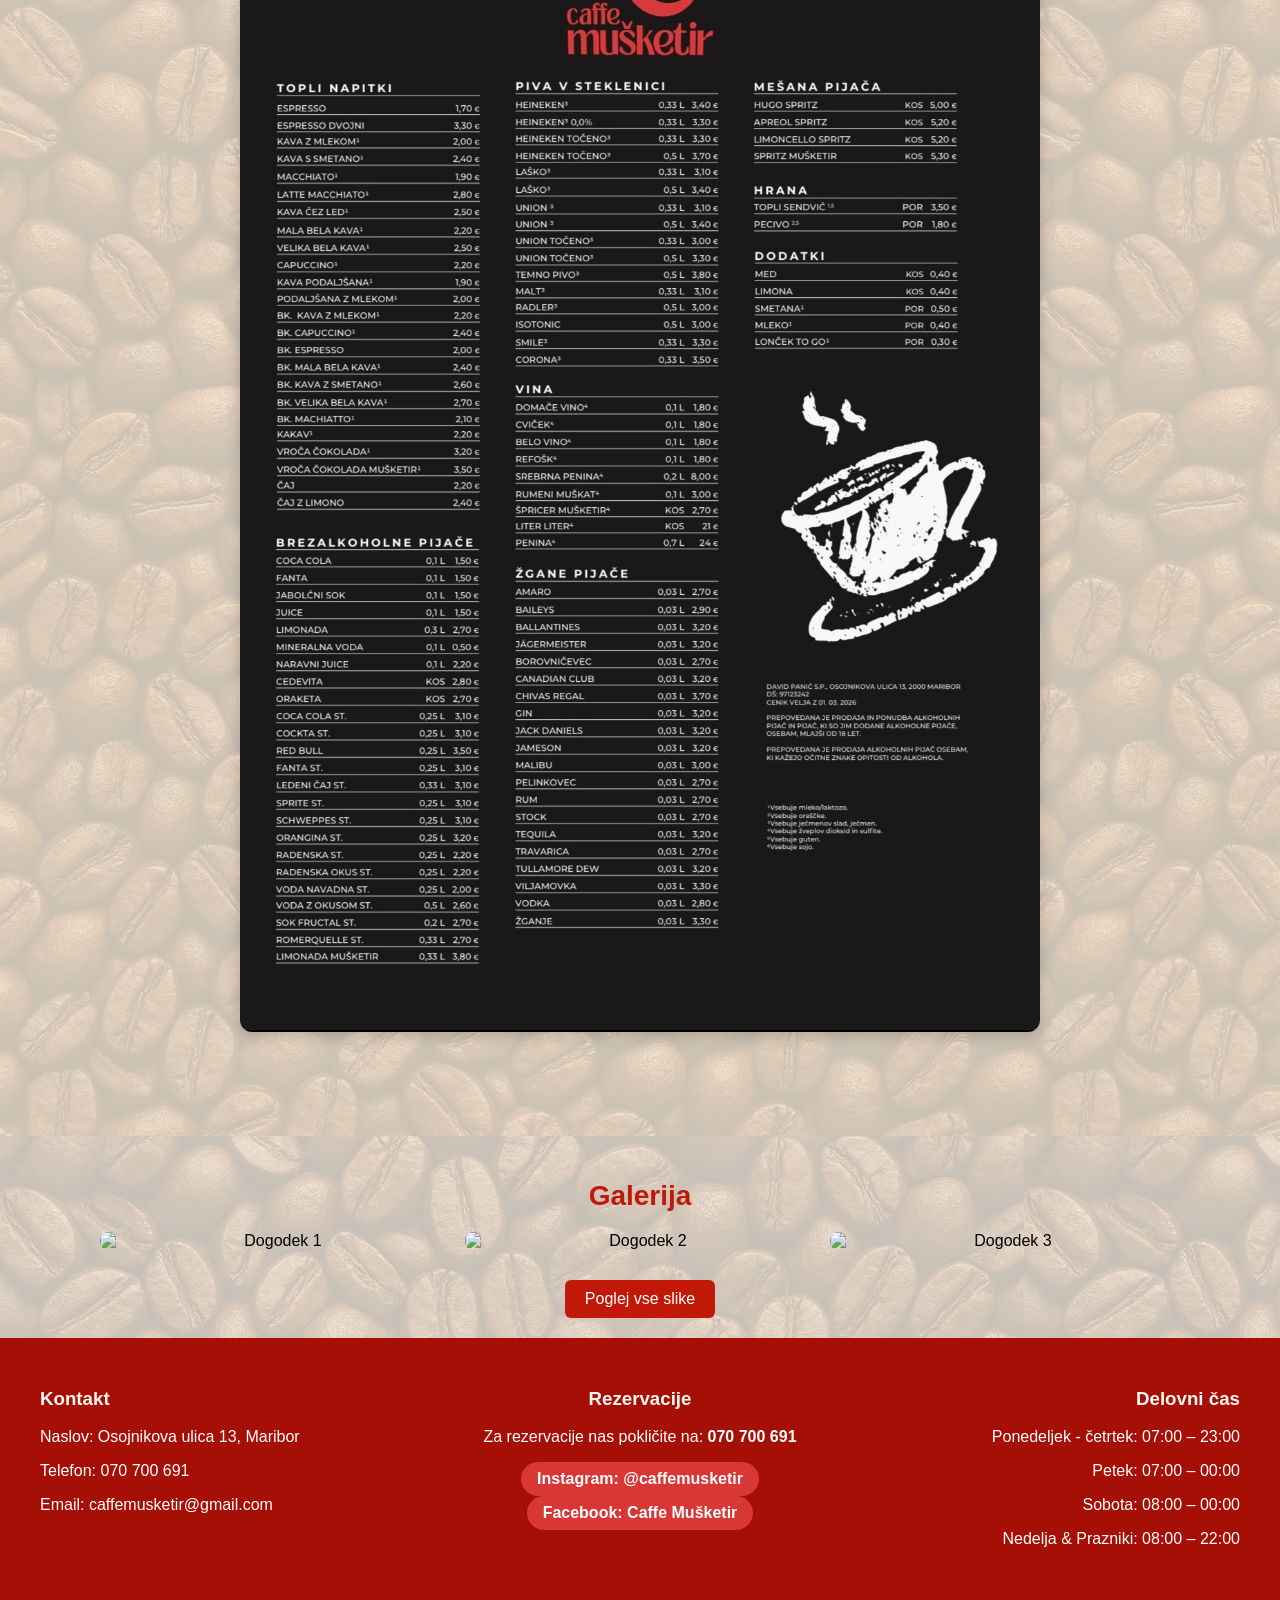
==== commit c41cc349: "Update index.html" ====
--- a/index.html
+++ b/index.html
@@ -581,7 +581,7 @@
 
       <div id="aktualniDogodki" class="aktualni-dogodki">
         <img src="images/IMG_4480.png" alt="Dogodek 1" />
-        <img src="images/75DE75F7-2D8B-4AEA-81EC-9205E7771908.jpeg" alt="Dogodek 2" />
+        <img src="images/B2F08238-7BA3-49FA-9E7A-4014E4513EF5.png" alt="Dogodek 2" />
       </div>
 
      <div class="dogodki-buttons">
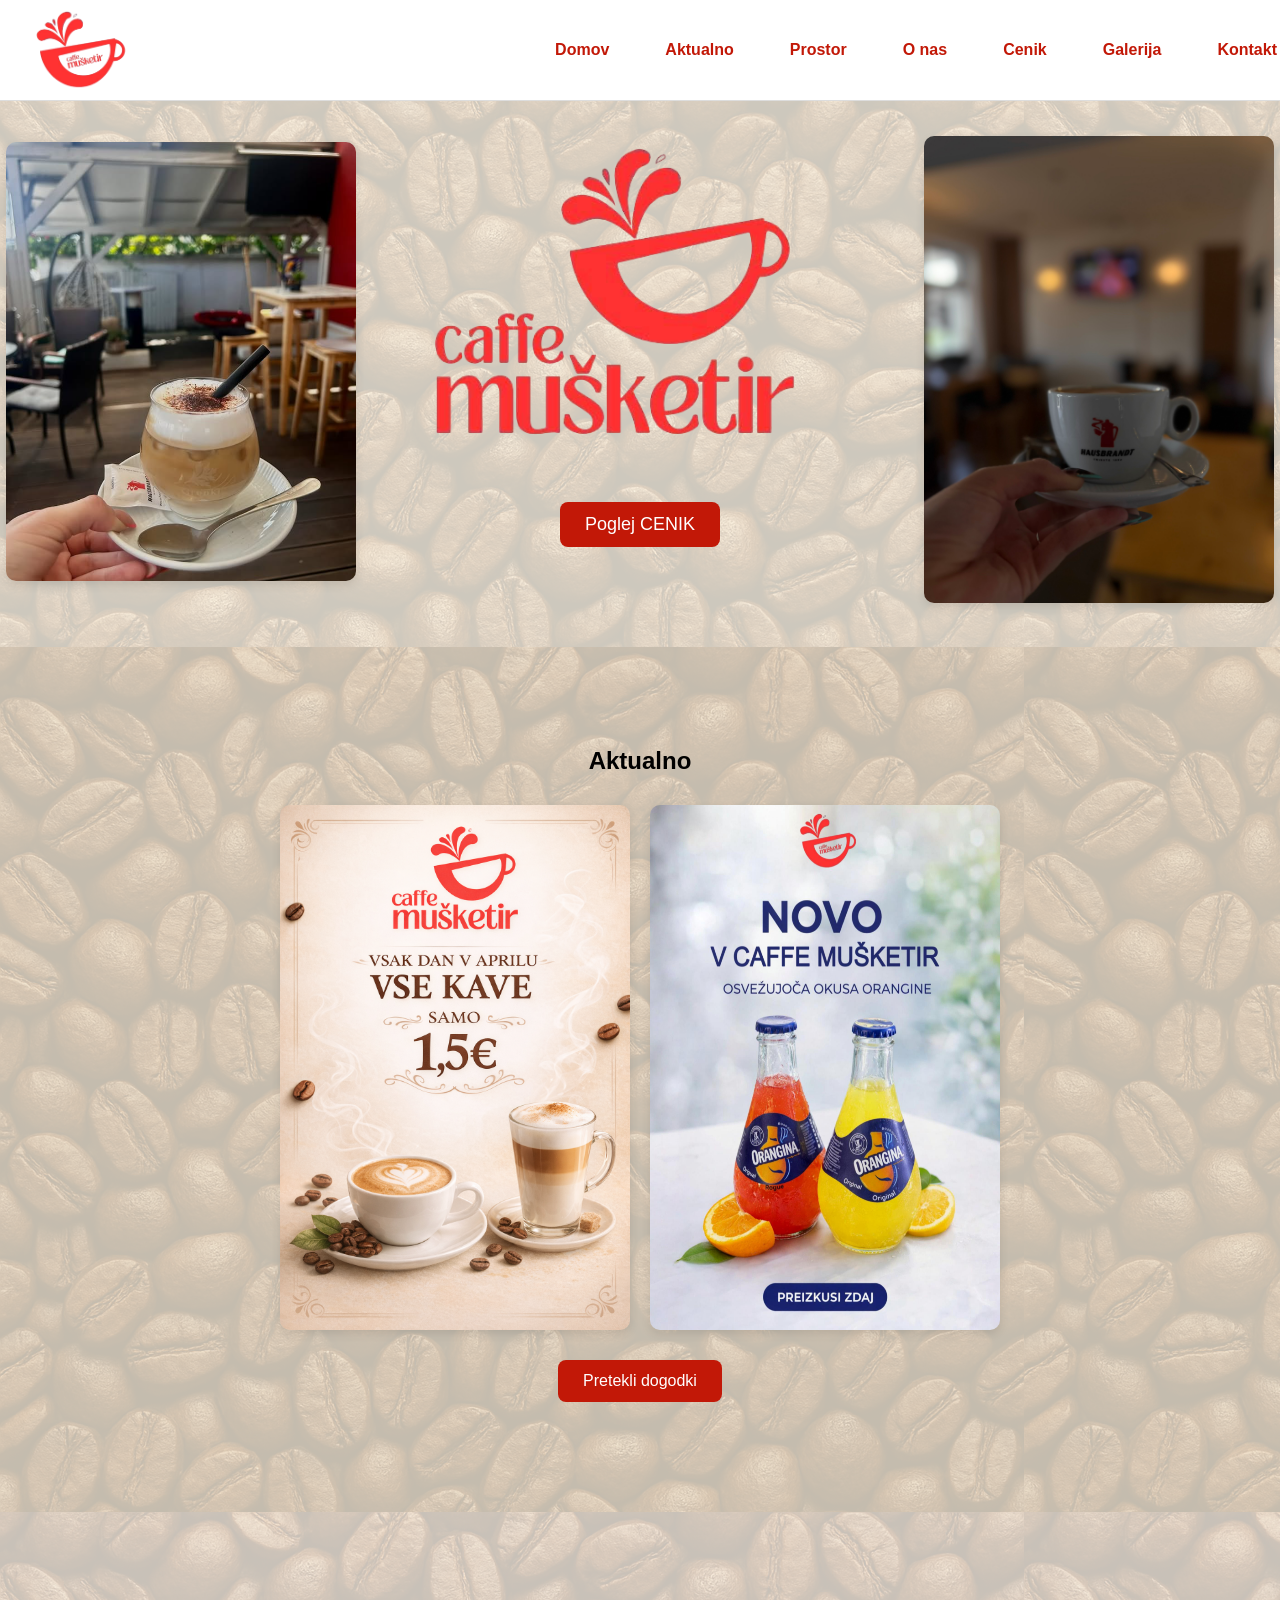
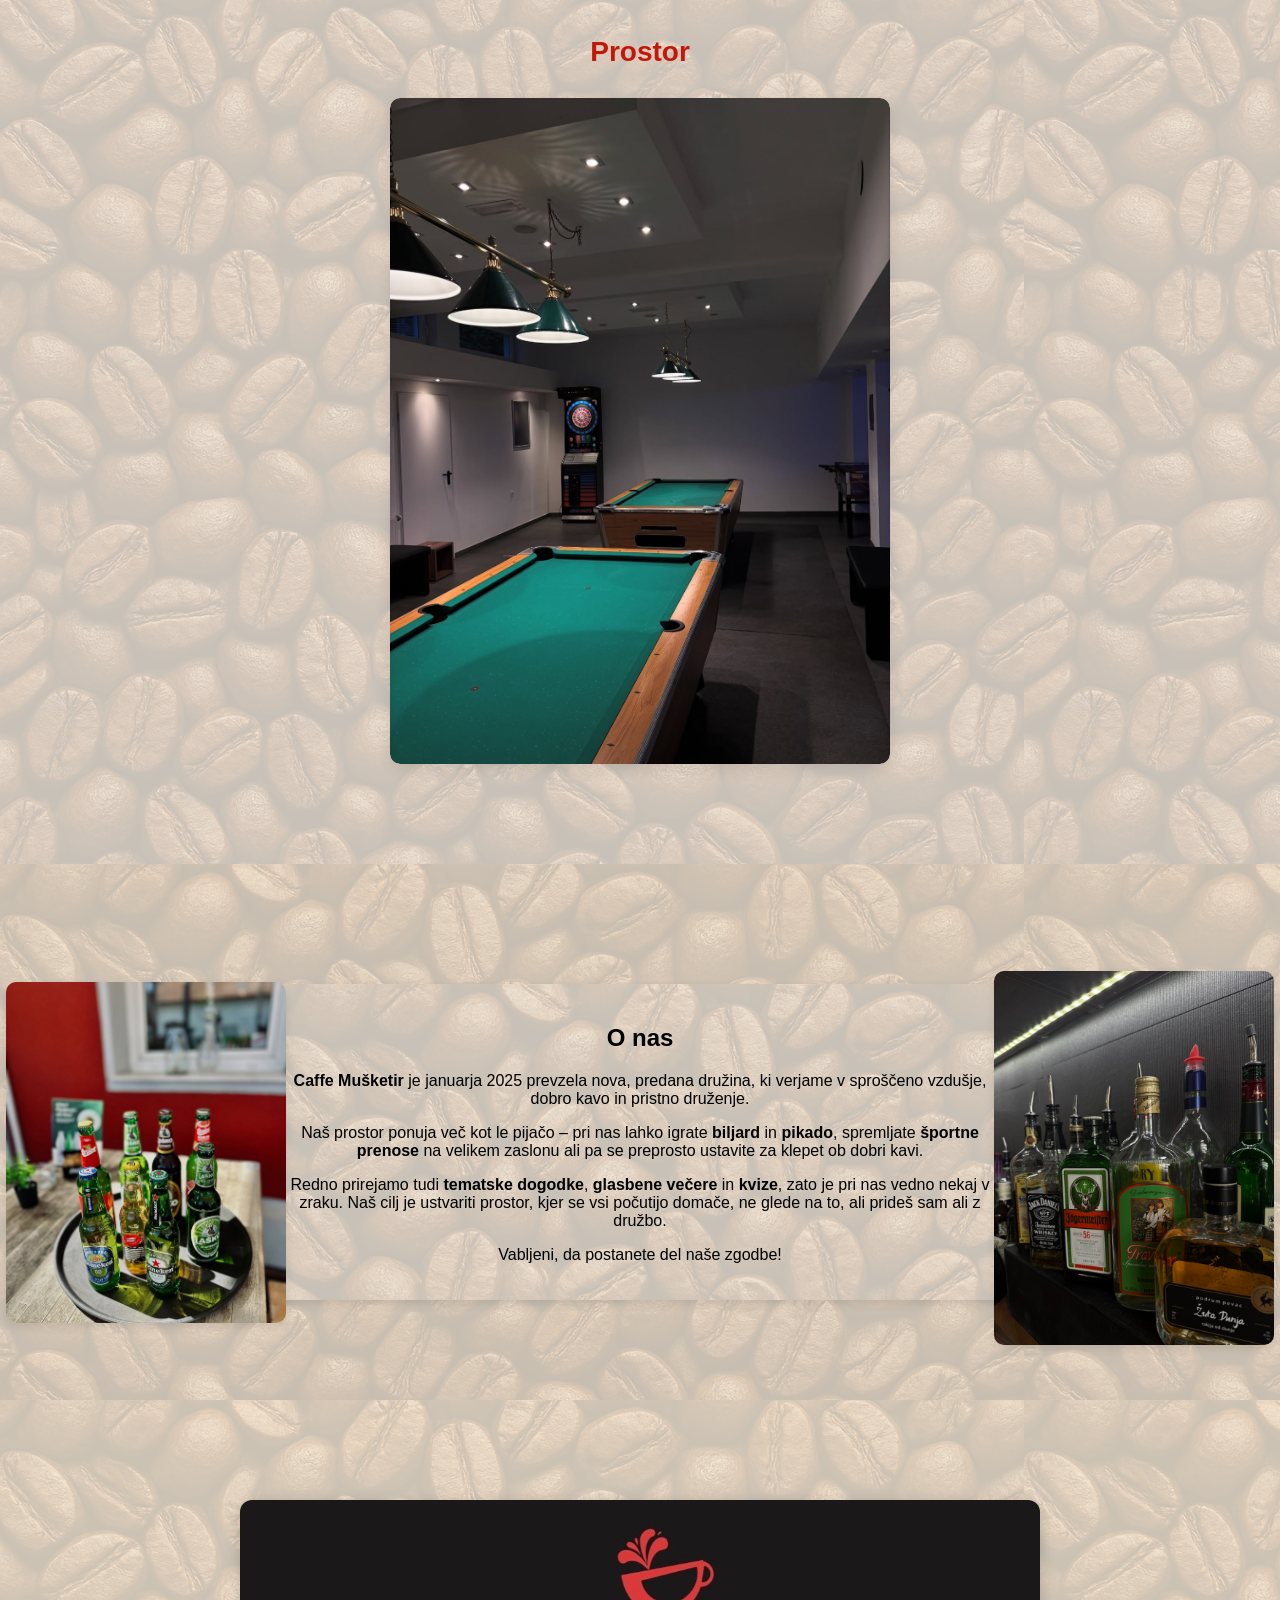
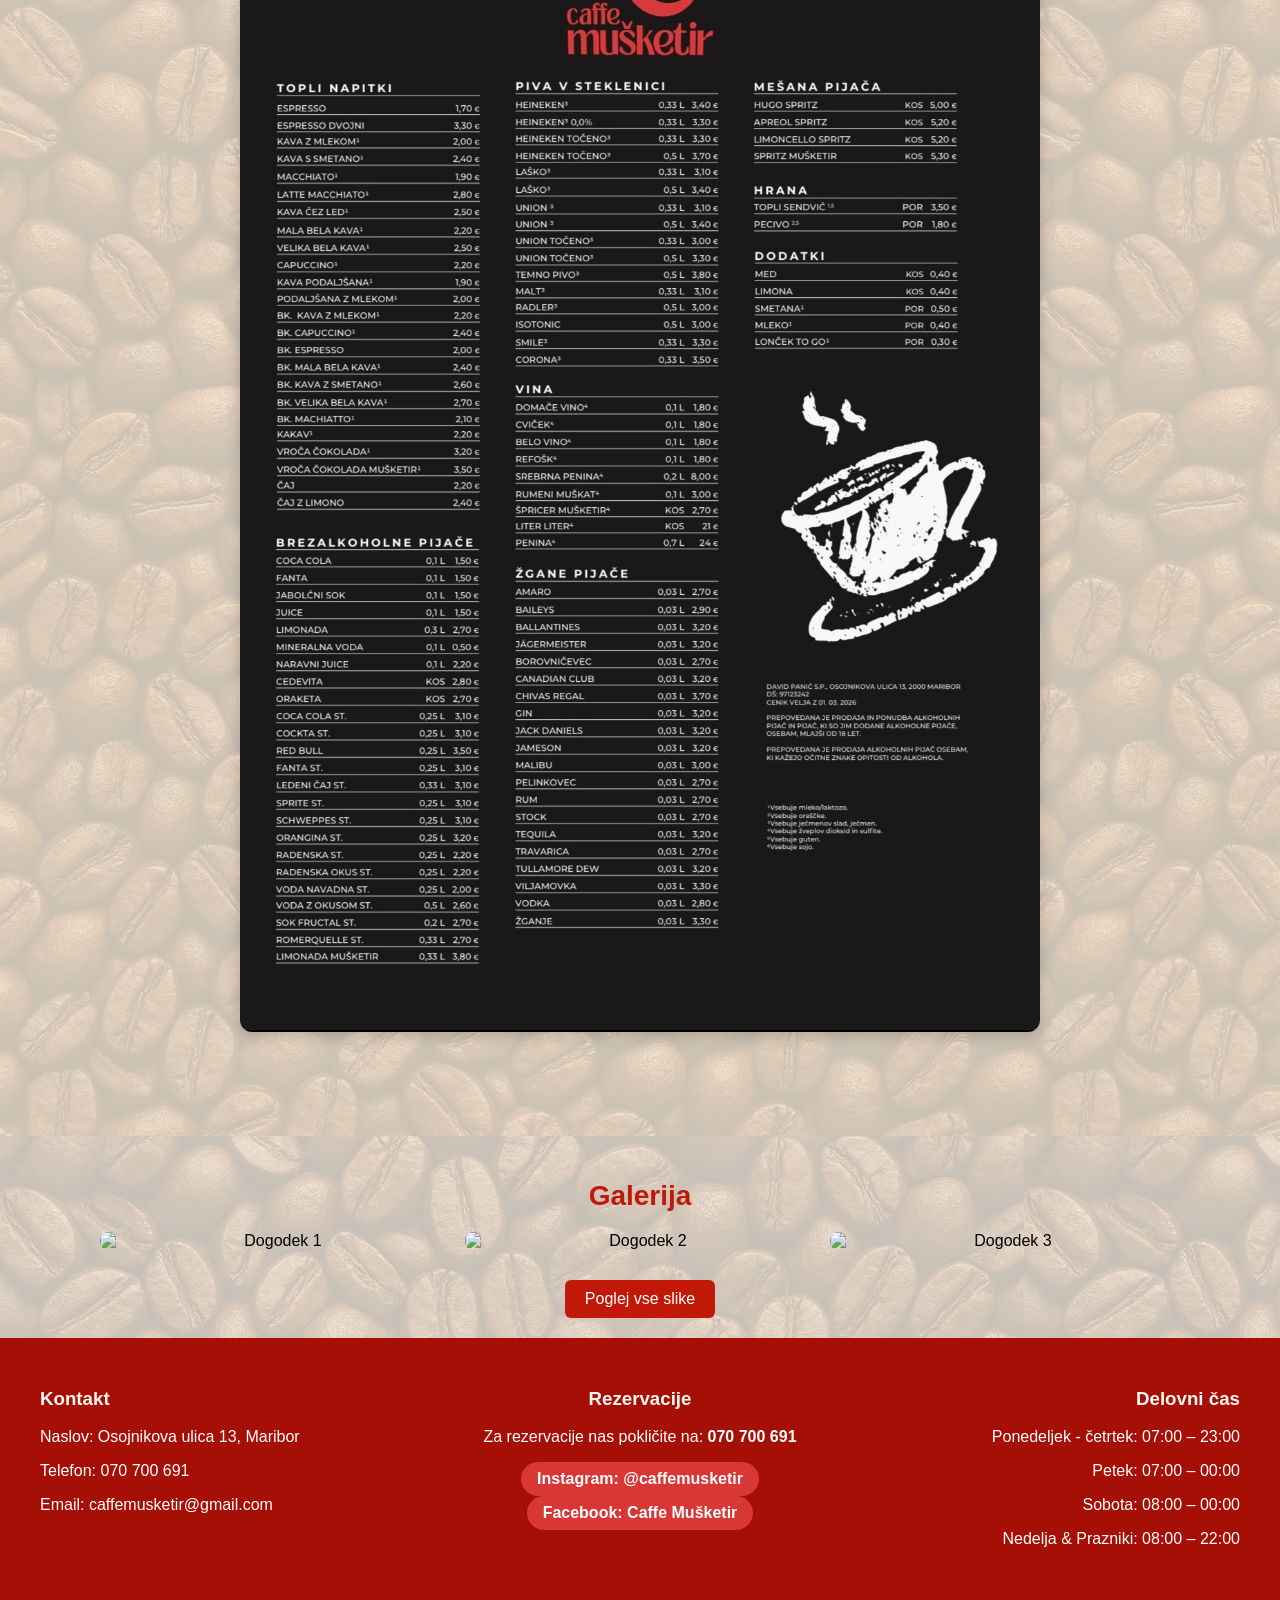
==== commit faee2264: "Update index.html" ====
--- a/index.html
+++ b/index.html
@@ -581,7 +581,7 @@
 
       <div id="aktualniDogodki" class="aktualni-dogodki">
         <img src="images/IMG_4480.png" alt="Dogodek 1" />
-        <img src="images/B2F08238-7BA3-49FA-9E7A-4014E4513EF5.png" alt="Dogodek 2" />
+        <img src="images/75DE75F7-2D8B-4AEA-81EC-9205E7771908.jpeg" alt="Dogodek 2" />
       </div>
 
      <div class="dogodki-buttons">
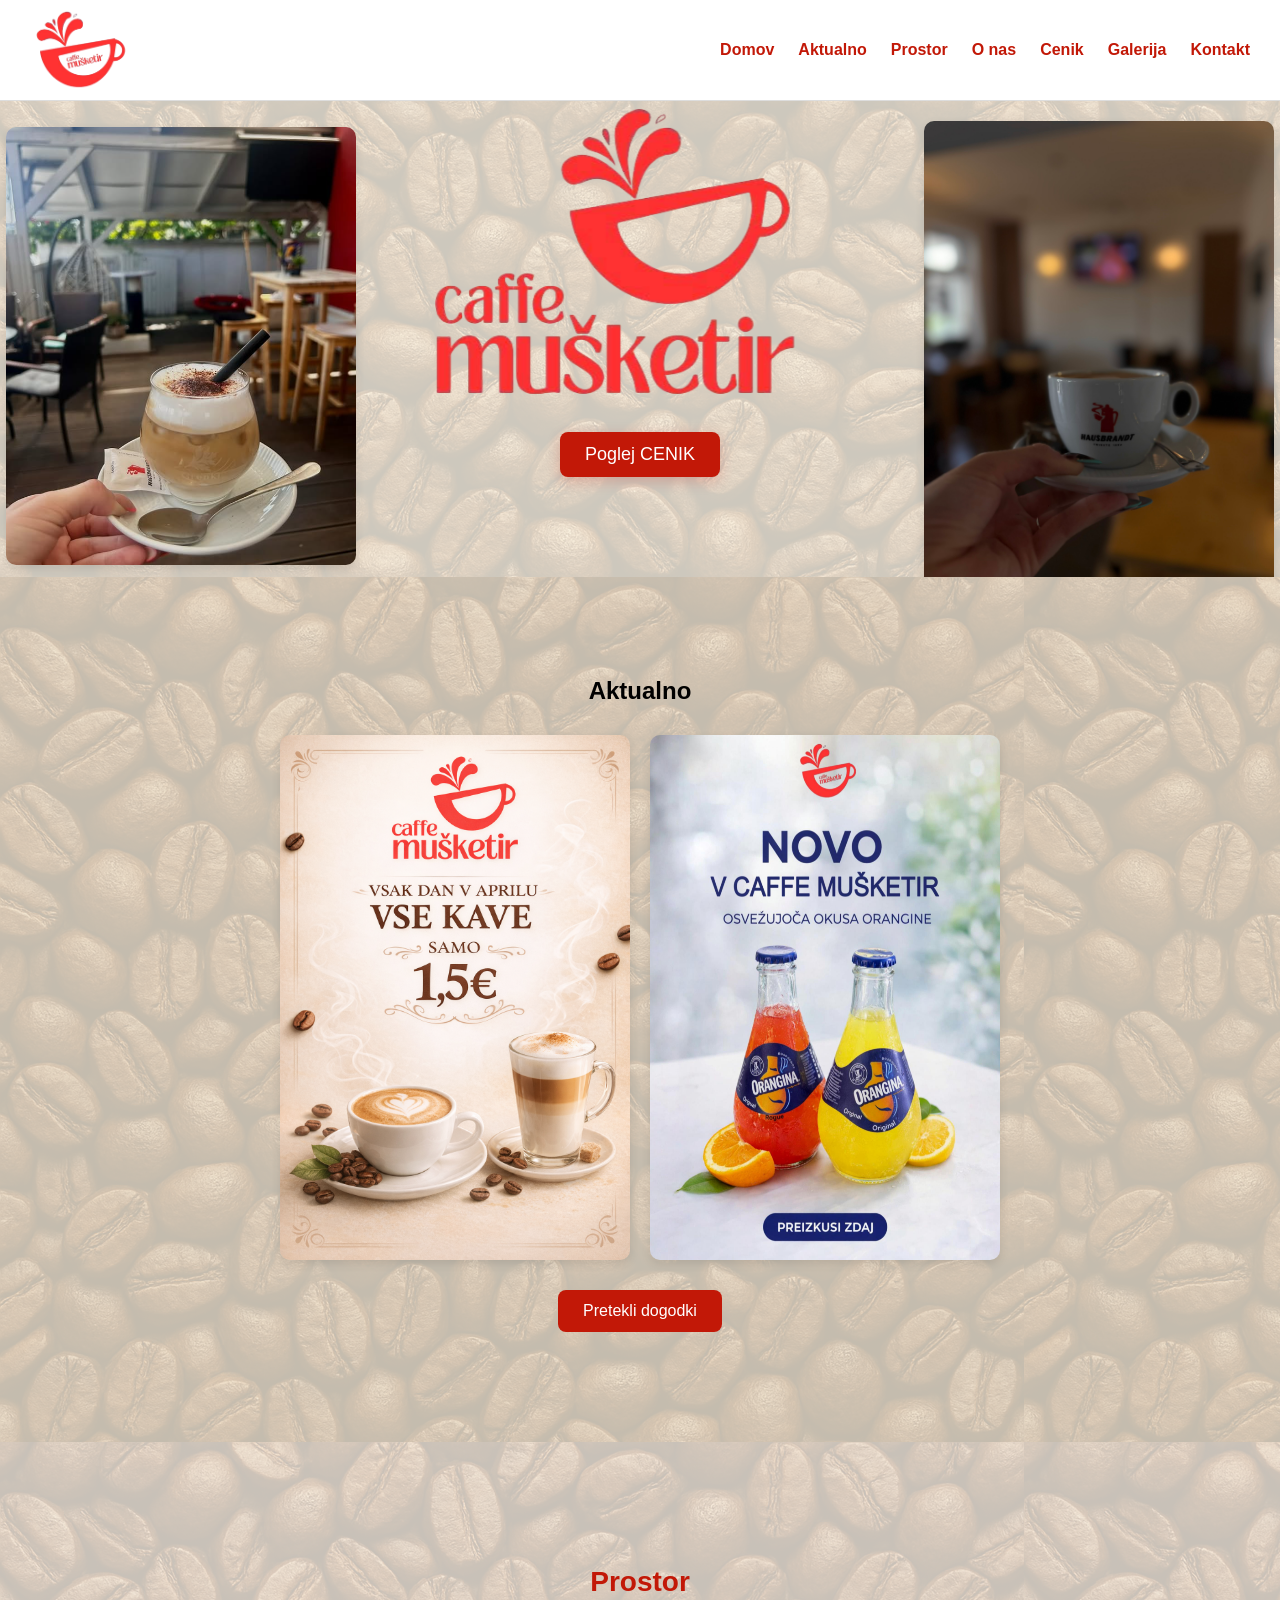
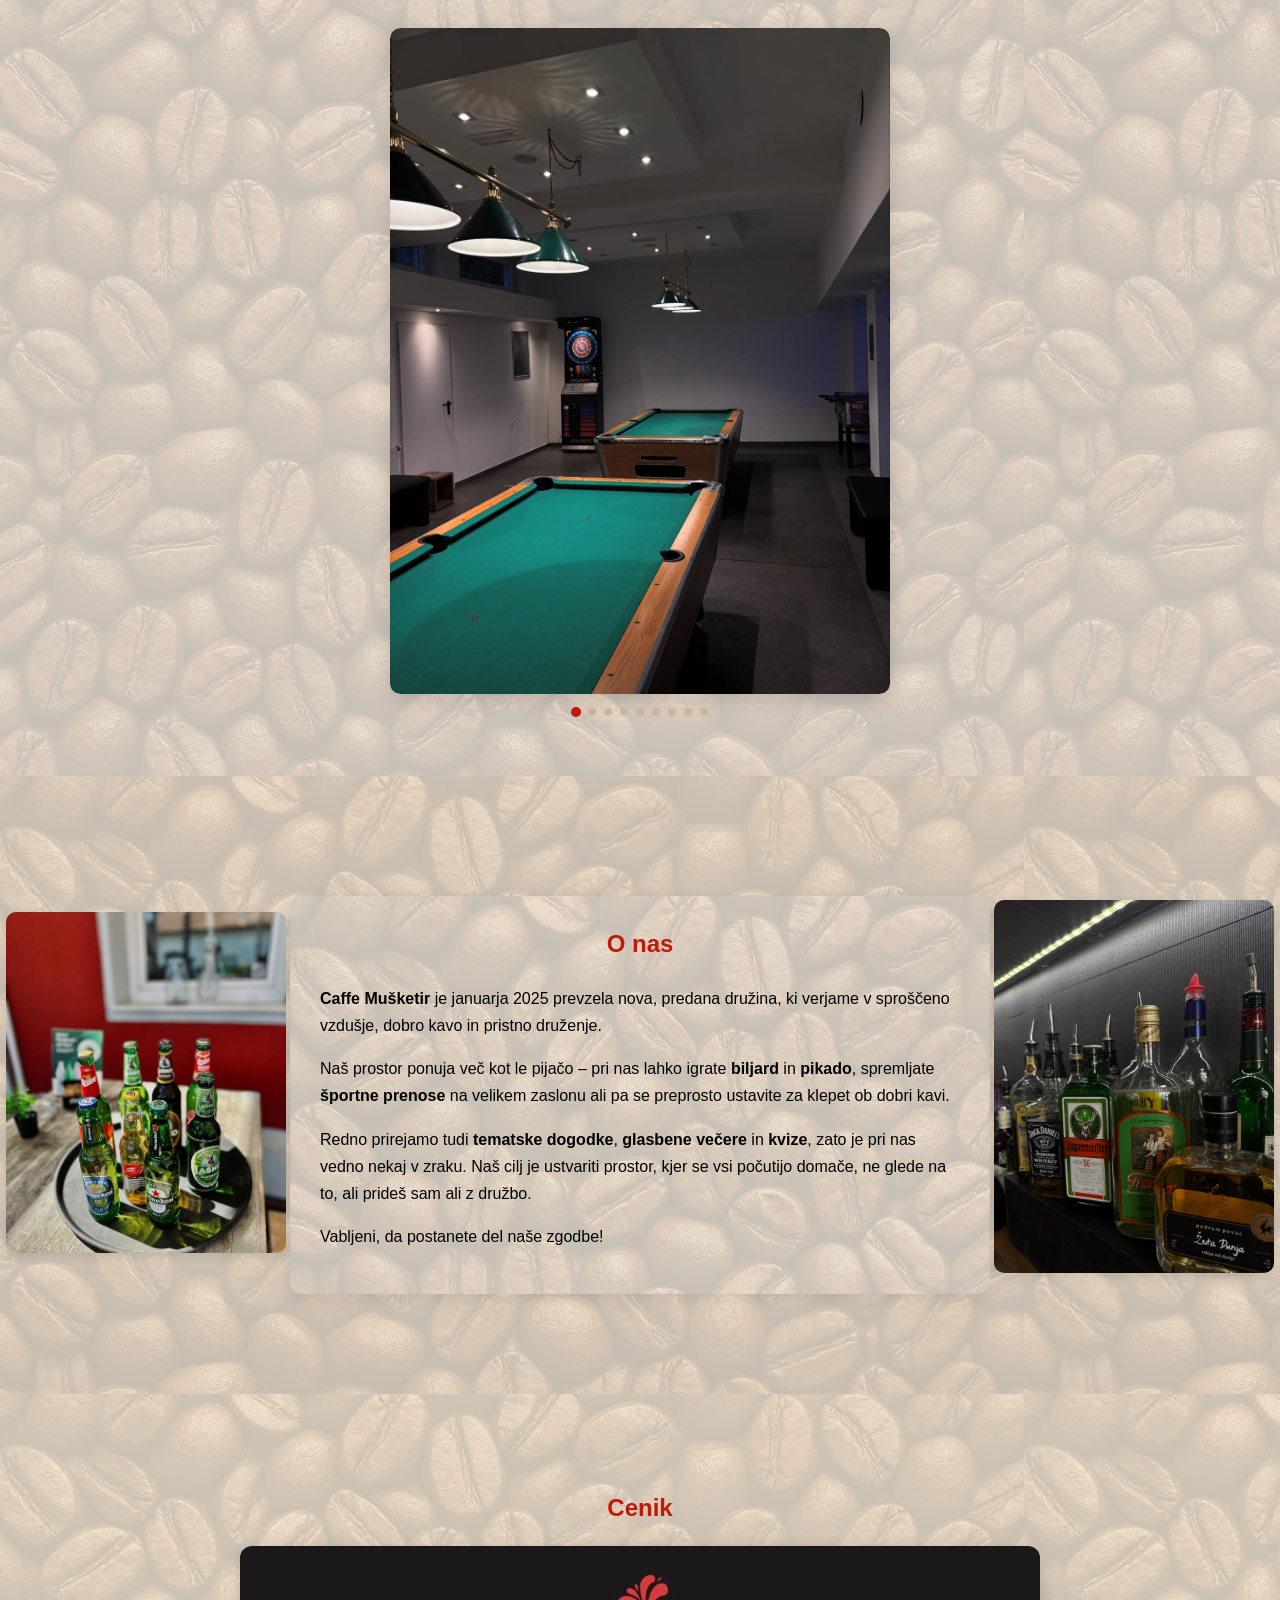
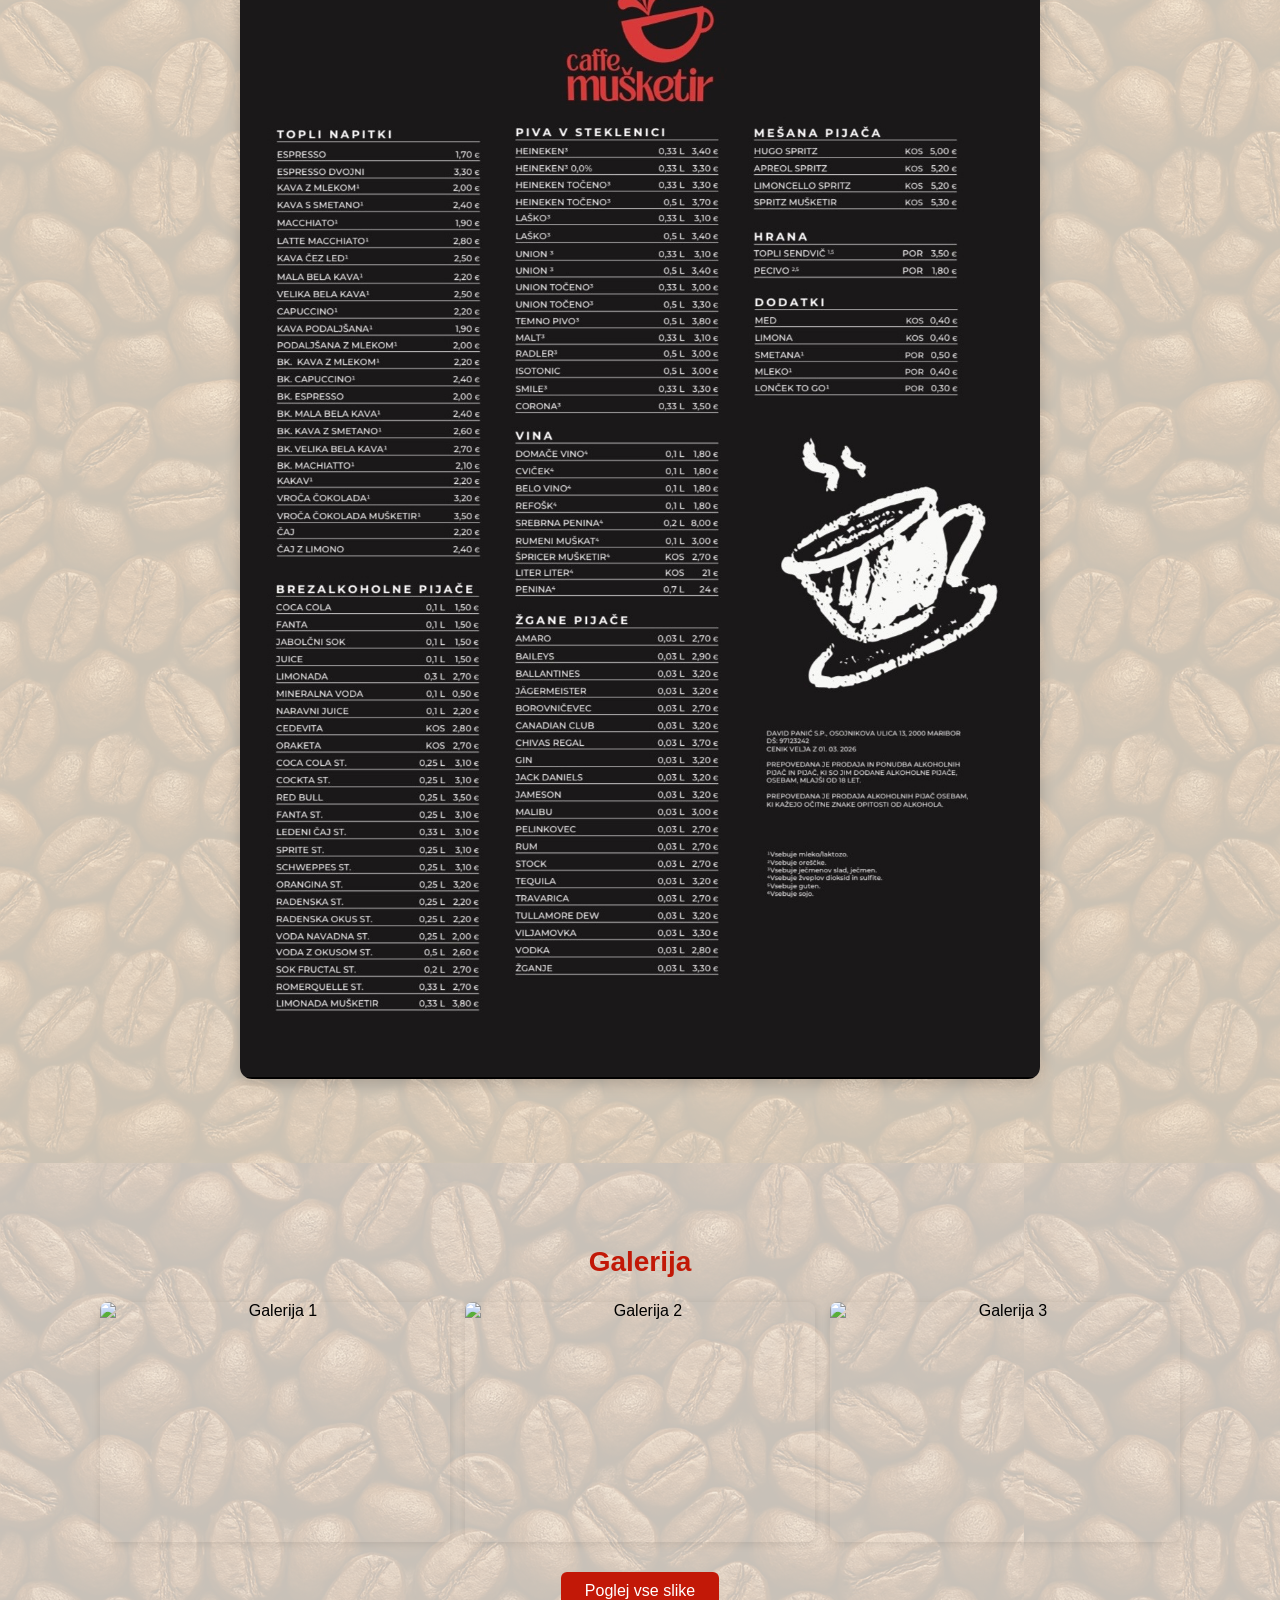
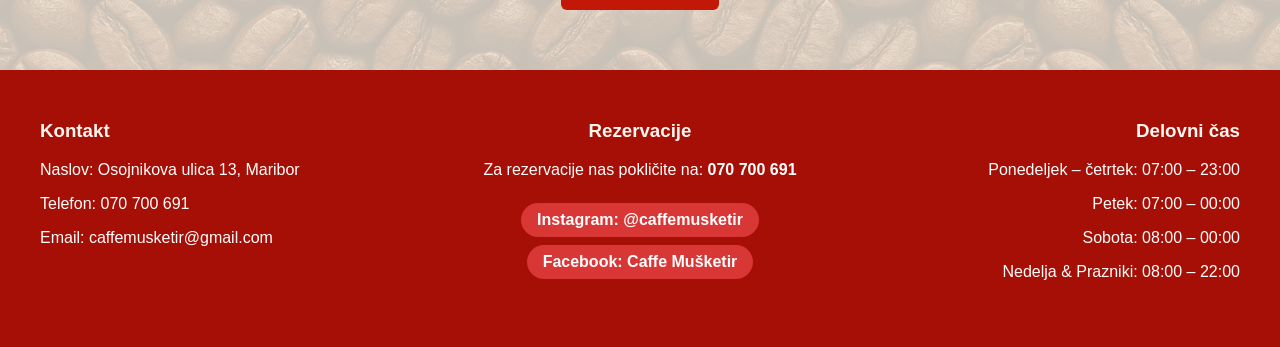
==== commit 87f1a68d: "vlki update" ====
--- a/index.html
+++ b/index.html
@@ -1,739 +1,600 @@
-<!DOCTYPE html>
-<html lang="sl">
-<head>
-  <meta charset="UTF-8" />
-  <meta name="viewport" content="width=device-width, initial-scale=1.0">
-  <meta property="og:site_name" content="Caffe Mušketir">
-  <meta property="og:title" content="Caffe Mušketir">
-  <meta property="og:url" content="https://caffemusketir.com/">
-  <meta property="og:type" content="website">
-
-  <meta name="twitter:card" content="summary_large_image">
-  <meta name="twitter:title" content="Caffe Mušketir">
-
-  <title>Caffe Mušketir</title>
-  <link rel="icon" href="favicon-256.ico" type="image/x-icon" sizes="256x256">
-
-  <!-- Google tag (gtag.js) -->
-  <script async src="https://www.googletagmanager.com/gtag/js?id=G-0J97HVD6Z8"></script>
-  <script>
-    window.dataLayer = window.dataLayer || [];
-    function gtag(){dataLayer.push(arguments);}
-    gtag('js', new Date());
-
-    gtag('config', 'G-0J97HVD6Z8');
-
-    type="application/ld+json">
-    {
-      "@context": "https://schema.org",
-      "@type": "WebSite",
-      "name": "Caffe Mušketir",
-      "alternateName": ["Caffe Musketir", "Mušketir", "Cafe Mušketir", "Cafe Musketir"],
-      "url": "https://caffemusketir.com/"
-    }
-
-  </script>
-  
-  <style>
-    html {
-      scroll-behavior: smooth;
-    }
-    
-    img {
-      max-width: 100%;
-      height: auto;
-      display: block;
-    }
-
-    body {
-      margin: 0;
-      font-family: 'Segoe UI', sans-serif;
-     background: #f4e9d8 url('https://www.transparenttextures.com/patterns/coffee-beans.png') repeat;
-
-    }
-
-
-    /* NAVIGATION */
-    nav {
-      position: fixed;
-      top: 0;
-      width: 100%;
-      background: white;
-      border-bottom: 1px solid #ddd;
-      z-index: 1000;
-      display: flex;
-      justify-content: space-between;
-      align-items: center;
-      padding: 10px 20px;
-    }
-    
-    nav img {
-      height: 80px;
-    }
-
-    nav .nav-links {
-      display: flex;
-      flex-wrap: wrap;
-      justify-content: center;
-      gap: 10px;
-    }
-
-    nav a {
-      margin: 0 15px;  
-      text-decoration: none;
-      color: #c21807;
-      font-weight: bold;
-      font-size: 16px;
-      padding: 8px;
-    }
-    section {
-      padding: 120px 20px 100px;
-      text-align: center;
-      position: relative;
-    }
-
-
-
-
-    /* HERO SECTION */
-    .hero {
-      background: #efe7d4 url(images/Background\ \(2\).png) repeat;
-    }
-    .hero img.hero-image {
-      max-width: 500px;
-      width: 90%;
-      height: auto;
-      margin-top: 40px;
-    }
-    .cenik-button {
-      margin-top: 30px;
-      display: inline-block;
-      padding: 12px 25px;
-      background: #c21807;
-      color: white;
-      border: none;
-      font-size: 18px;
-      border-radius: 8px;
-      cursor: pointer;
-      text-decoration: none;
-    }
-    .hero {
-      background: #f7f1e3 url(images/Background\ \(2\).png) repeat;
-      display: flex;
-      justify-content: center;
-      align-items: center;
-      padding: 100px 20px;
-      flex-direction: column;
-      text-align: center;
-    }
-
-    .hero-image {
-        max-width: 500px;
-        width: 90%;
-        height: auto;
-        margin-bottom: 30px;   
-    }
-
-    .hero-side-img {
-      position: absolute;
-      width: 350px;
-      opacity: 1.0;
-      display: flex;
-      flex-wrap: wrap;
-      border-radius: 10px;
-      box-shadow: 0 4px 10px rgba(0,0,0,0.1);
-    }
-    .hero-left-img {
-      left: 0.5%;
-      top: 22%;
-    }
-    .hero-right-img {
-      right: 0.5%;
-      top: 21%;
-    }
-
-    .cenik-button {
-        padding: 12px 25px;
-        background: #c21807;
-        color: white;
-        border: none;
-        font-size: 18px;
-        border-radius: 8px;
-        cursor: pointer;
-        text-decoration: none;
-        transition: background 0.3s ease;
-    }
-
-    .cenik-button:hover {
-        background: #a60f05;
-    }
-     
-    /* HERO SECTION END */
-
-   .dogodki {
-     background: #ece2d1 url(images/Background\ \(2\).png) repeat;
-     padding: 80px 20px;
-     text-align: center;
-    }
-
-    
-    .aktualni-dogodki {
-     margin-top: 30px;
-       display: flex;
-       justify-content: center;
-       flex-wrap: wrap;
-       gap: 20px;
-    }
-
-    .aktualni-dogodki img {
-        max-width: 350px;
-        width: 100%;
-        height: auto;
-        border-radius: 10px;
-        box-shadow: 0 4px 10px rgba(0,0,0,0.1);
-    }
-
-
-   .dogodki-buttons {
-     margin: 30px 0;
-     display: flex;
-     justify-content: center;
-     gap: 20px;
-     flex-wrap: wrap;
-    }
-
-   .dogodki-buttons button,
-   .dogodki-buttons .pretekli-gumb {
-     padding: 12px 25px;
-     background-color: #c21807;
-     color: white;
-     border: none;
-     border-radius: 8px;
-     font-size: 16px;
-     cursor: pointer;
-     text-decoration: none;
-     transition: background 0.3s ease;
-    }
-
-    .dogodki-buttons button:hover,
-    .dogodki-buttons .pretekli-gumb:hover {
-     background-color: #a60f05;
-    }
-
-    /* prostor */
-    .prostor {
-      background: #f1e8dd url(images/Background\ \(2\).png) repeat;
-      padding: 100px 20px;
-      text-align: center;
-    }
-
-    .prostor h2 {
-      font-size: 28px;
-      color: #c21807;
-      margin-bottom: 30px;
-    }
-
-    .carousel-container {
-      overflow: hidden;
-      width: 100%;
-      max-width: 500px;
-      margin: 0 auto;
-      overflow: hidden;
-      border-radius: 10px;
-      box-shadow: 0 4px 15px rgba(0,0,0,0.1);
-      position: relative;
-    }
-
-    .carousel-track {
-      display: flex;
-      transition: transform 0.8s ease-in-out;
-      width: 100%;
-    }
-
-    .carousel-track img {
-      width: 100%;
-      max-width: 500px;
-      flex-shrink: 0;
-      height: auto;
-      border-radius: 10px;
-    }
-
-    .carousel-button {
-      position: absolute;
-      top: 50%;
-      transform: translateY(-50%);
-      background-color: rgba(0, 0, 0, 0.4);
-      color: white;
-      border: none;
-      padding: 10px 15px;
-      cursor: pointer;
-      border-radius: 50%;
-      font-size: 24px;
-      display: none;
-      z-index: 10;
-      transition: background-color 0.3s;
-    }
-
-    .carousel-button:hover {
-      background-color: rgba(0, 0, 0, 0.7);
-    }
-
-    .carousel-button.left {
-      left: 10px;
-    }
-
-    .carousel-button.right {
-      right: 10px;
-    }
-
-/* Prikaži gumbe ob hoverju */
-    .carousel-container:hover .carousel-button {
-      display: block;
-    }
-
-    /* ABOUT SECTION */
-    .about {
-      background: #efe5d5 url(images/Background\ \(2\).png) repeat;
-    }
-    .side-img {
-      position: absolute;
-      max-width: 280px;
-      width: 100%;
-      opacity: 1.0;
-      display: flex;
-      flex-wrap: wrap;
-      border-radius: 10px;
-      box-shadow: 0 4px 10px rgba(0,0,0,0.1);
-    }
-    .left-img {
-      left: 0.5%;
-      top: 22%;
-    }
-    .right-img {
-      right: 0.5%;
-      top: 20%;
-    }
-
-    .about-text {
-      max-width: 700px;
-      margin: 0 auto;
-      padding: 20px;
-      background: #f1e8dd url(images/Background\ \(2\).png) repeat; /* rahla prosojnost za boljši kontrast */
-      border-radius: 10px;
-      box-shadow: 0 4px 10px rgba(0,0,0,0.1);
-    }
-
-
-    /* PRICE IMAGE SECTION */
-    .cenik {
-      background: #f4e9d8 url(images/Background\ \(2\).png) repeat;
-      padding: 0;
-    }
-
-    .cenik img {
-      width: 100%;
-      height: auto;
-      display: block;
-    }
-
-    /* GALLERY SECTION */
-
-    .gallery {
-      background: #f1e8dd url(images/Background\ \(2\).png) repeat;
-      text-align: center;
-      padding: 20px;
-    }
-
-    .gallery h2 {
-      width: 100%;
-      margin-bottom: 20px;
-      font-size: 28px;
-      color: #c21807;
-    }
-
-    .gallery-images {
-      display: flex;
-      flex-wrap: wrap;
-      justify-content: center;
-      gap: 15px;
-      margin-bottom: 30px;
-    }
-
-    .gallery-images img {
-      max-width: 350px;
-      width: 100%;
-      height: auto;
-      border-radius: 8px;
-      object-fit: cover;
-    }
-
-
-    .more-gallery-button:hover {
-      background-color: #a60f05;
-    }
-
-    .gallery-button-container {
-      width: 100%;
-      text-align: center;
-      margin-top: 10px;
-    }
-
-    .more-gallery-button {
-      display: inline-block;
-      padding: 10px 20px;
-      background-color: #c21807;
-      color: white;
-      border: none;
-      border-radius: 6px;
-      text-decoration: none;
-      font-size: 16px;
-      cursor: pointer;
-      transition: background 0.3s ease;
-      width: auto; /* to prepreči raztezanje */
-    }
-
-
-
-    /* FOOTER */
-    footer {
-      background: #a60f05;
-      color: white;
-      padding: 40px 20px;
-      display: flex;
-      flex-wrap: wrap;
-      justify-content: space-between;
-      text-align: left;
-    }
-    .footer-column {
-      flex: 1;
-      min-width: 200px;
-      padding: 10px 20px;
-    }
-    .footer-column h3 {
-      margin-top: 0;
-      color: #fff7f0;
-    }
-    .instagram-button {
-      display: inline-block;
-      padding: 8px 16px;
-      background-color: #d93636; /* rdeče-bež barve */
-      color: white;
-      text-decoration: none;
-      border-radius: 20px;
-      font-weight: bold;
-      transition: background-color 0.3s ease;
-    }
-    
-    .facebook-button {
-      display: inline-block;
-      padding: 8px 16px;
-      background-color: #d93636; /* rdeče-bež barve */
-      color: white;
-      text-decoration: none;
-      border-radius: 20px;
-      font-weight: bold;
-      transition: background-color 0.3s ease;
-    }
-
-    .facebook-button:hover {
-      background-color: #b72e2e;
-    }
-
-    .instagram-button:hover {
-      background-color: #b72e2e;
-    }
-
-
-    .cenik-link-section {
-     background: #f4e9d8 url(images/Background\ \(2\).png) repeat;
-     text-align: center;
-     padding: 100px 20px;
-    }
-
-    .cenik-image-button {
-        width: 80%;
-     max-width: 800px;
-     border-radius: 12px;
-        box-shadow: 0 4px 15px rgba(0,0,0,0.2);
-        transition: transform 0.3s ease, box-shadow 0.3s ease;
-        cursor: pointer;
-      text-align: center;
-      display: inline-block;
-    }
-
-    .cenik-image-button:hover {
-     transform: scale(1.03);
-        box-shadow: 0 6px 20px rgba(0,0,0,0.3);
-    }
-
-    
-    @media screen and (max-width: 768px) {
-      
-      nav {
-        padding: 6px 12px;
-      }
-
-      nav img {
-        height: 50px; /* prej 80px */
-      }
-
-      nav a {
-        font-size: 13px;
-        padding: 5px 10px;
-        margin: 0 8px;
-      }
-
-      .nav-links {
-        gap: 5px;
-      }
-      
-      nav ul {
-        flex-direction: column;
-        align-items: center;
-      }
-
-      nav ul li {
-        margin: 7px 0;
-      }
-
-      .hero img {
-        width: 100%;
-        height: auto;
-        margin-bottom: 10px;
-      }
-
-      section {
-        padding: 20px 10px;
-      }
-
-      .two-columns {
-        flex-direction: column;
-      }
-
-      .side-img.left-img,
-      .side-img.right-img,
-      .hero-side-img.hero-right-img,
-      .hero-side-img.hero-left-img {
-        display: none !important; /* skrij slike ob straneh na telefonih */
-      }
-
-      .gallery img {
-        width: 100%;
-        height: auto;
-        margin-bottom: 10px;
-      }
-
-      footer {
-        flex-direction: column;
-        text-align: center;
-        gap: 20px;
-      }
-
-      .cenik-button {
-        font-size: 1.2em;
-        padding: 10px 20px;
-      }
-
-      .cenik-image-button {
-        display: block;
-        margin: 0 auto;
-      }
-
-    
-      .aktualni-dogodki {
-        flex-direction: column;
-        allign-items: center;
-      }
-    }
-
-  </style>
-</head>
-<body>
-
-  <!-- NAVIGATION -->
-  <nav>
-    <img src="images/IMG_1068-Photoroom.png" alt="Caffe Mušketir" />
-    <div class="nav-links">
-      <a href="#pocetna">Domov</a>
-      <a href="#dogodki">Aktualno</a>
-      <a href="#prostor">Prostor</a>
-      <a href="#onama">O nas</a>
-      <a href="#cenik">Cenik</a> 
-      <a href="#galerija">Galerija</a>
-      <a href="#kontakt">Kontakt</a>
-    </div>
-  </nav>
-
-  <!-- HERO SECTION -->
-    <section class="hero" id="pocetna">
-     <div class="hero-content">
-       <img class="hero-image" src="images/IMG_1070-Photoroom.png" alt="Naslovna slika" />
-      <a href="#cenik" class="cenik-button">Poglej CENIK</a>
-     <img class="hero-side-img hero-left-img" src="images/Screenshot 2025-07-27 105730.png" alt="Leva gori slika" />
-     <img class="hero-side-img hero-right-img" src="images/IMG_3159.JPEG" alt="Desna gori slika" />
-     </div>
-    </section>
-    
-<!-- Dogodki section -->
-  
-    <section class="dogodki" id="dogodki">
-     <h2>Aktualno</h2>
-
-      <div id="aktualniDogodki" class="aktualni-dogodki">
-        <img src="images/IMG_4480.png" alt="Dogodek 1" />
-        <img src="images/75DE75F7-2D8B-4AEA-81EC-9205E7771908.jpeg" alt="Dogodek 2" />
-      </div>
-
-     <div class="dogodki-buttons">
-        <a href="dogodki.html" class="pretekli-gumb">Pretekli dogodki</a>
-     </div>
-      
-    </section>
-
-
-  <section class="prostor" id="prostor">
-      <h2>Prostor</h2>
-      <div class="carousel-container">
-        <div class="carousel-track">
-          <img src="images/IMG_9656.JPEG" alt="Prostor 0">
-          <img src="images/IMG_9679.JPEG" alt="Prostor 1">
-          <img src="images/IMG_9682.JPEG" alt="Prostor 2">
-          <img src="images/IMG_9685.JPEG" alt="Prostor 3">
-          <img src="images/IMG_9687.JPEG" alt="Prostor 4">
-          <img src="images/IMG_9672.JPEG" alt="Prostor 5">
-          <img src="images/IMG_9674.JPEG" alt="Prostor 6">
-          <img src="images/IMG_9675.JPEG" alt="Prostor 7">
-          <img src="images/IMG_9676.JPEG" alt="Prostor 8">
-      <!-- Dodaj več slik po potrebi -->
-        </div>
-
-        <button class="carousel-button left">&#10094;</button>
-        <button class="carousel-button right">&#10095;</button>
-      </div>
-  </section>
-
-
-
-
-  <!-- ABOUT SECTION -->
-  <section class="about" id="onama">
-    <img class="side-img left-img" src="images/IMG_9655.JPEG" alt="Leva slika" />
-    <img class="side-img right-img" src="images/IMG_3143.JPEG" alt="Desna slika" />
-
-    <div class="about-text">
-      <h2>O nas</h2>
-        <p><strong>Caffe Mušketir</strong> je januarja 2025 prevzela nova, predana družina, ki verjame v sproščeno vzdušje, dobro kavo in pristno druženje.</p>
-        <p>Naš prostor ponuja več kot le pijačo – pri nas lahko igrate <strong>biljard</strong> in <strong>pikado</strong>, spremljate <strong>športne prenose</strong> na velikem zaslonu ali pa se preprosto ustavite za klepet ob dobri kavi.</p>
-        <p>Redno prirejamo tudi <strong>tematske dogodke</strong>, <strong>glasbene večere</strong> in <strong>kvize</strong>, zato je pri nas vedno nekaj v zraku. Naš cilj je ustvariti prostor, kjer se vsi počutijo domače, ne glede na to, ali prideš sam ali z družbo.</p>
-        <p>Vabljeni, da postanete del naše zgodbe!</p>
-    </div>
-  </section>
-
-  <!-- PRICE IMAGE (CENIK) -->
-
-    <!-- CENIK SEKCJA KOT GUMB -->
- <section class="cenik-link-section" id="cenik">
-  <a href="images/CENIK marec 2026.pdf" target="_blank">
-    <img src="images/IMG_4313.jpeg" alt="Cenik - klikni za ogled" class="cenik-image-button" />
-  </a>
- </section>
-
-  <!-- GALLERY SECTION -->
-  <section class="gallery" id="galerija">
-    <h2>Galerija</h2>
-  
-    <div class="gallery-images">
-      <img src="images/IMG_2260.JPG" alt="Dogodek 1" />
-      <img src="images/IMG_2263.JPG" alt="Dogodek 2" />
-      <img src="images/IMG_2264.JPG" alt="Dogodek 3" />
-    </div>
-  
-    <div class="gallery-button-container">
-      <a href="galerija.html" class="more-gallery-button">Poglej vse slike</a>
-    </div>
-  </section>
-
-
-
-
-
-  <!-- FOOTER -->
-  <footer id="kontakt">
-    <div class="footer-column">
-      <h3>Kontakt</h3>
-      <p>Naslov: Osojnikova ulica 13, Maribor</p>
-      <p>Telefon: 070 700 691</p>
-      <p>Email: caffemusketir@gmail.com</p>
-    </div>
-
-    <div class="footer-column" style="text-align: center;">
-      <h3>Rezervacije</h3>
-      <p>Za rezervacije nas pokličite na: <strong>070 700 691</strong></p>
-      <a href="https://www.instagram.com/caffemusketir" target="_blank" class="instagram-button">
-        Instagram: @caffemusketir
-      </a>
-      <a href="https://www.facebook.com/profile.php?id=61573121475328&locale=sl_SI" target="_blank" class="facebook-button"> 
-        Facebook: Caffe Mušketir
-      </a>
-    </div>
-
-    <div class="footer-column" style="text-align: right;">
-      <h3>Delovni čas</h3>
-      <p>Ponedeljek - četrtek: 07:00 – 23:00</p>
-       <p>Petek: 07:00 – 00:00</p>
-     <p>Sobota: 08:00 – 00:00</p>
-     <p>Nedelja & Prazniki: 08:00 – 22:00</p>
-
-    </div>
-  </footer>
-
-  <script>
-      const track = document.querySelector('.carousel-track');
-      const slides = document.querySelectorAll('.carousel-track img');
-      const prevButton = document.querySelector('.carousel-button.left');
-      const nextButton = document.querySelector('.carousel-button.right');
-
-      let currentIndex = 0;
-      const slideCount = slides.length;
-
-      function updateSlide() {
-        track.style.transform = `translateX(-${currentIndex * 100}%)`;
-      }
-
-      function moveToNextSlide() {
-        currentIndex = (currentIndex + 1) % slideCount;
-        updateSlide();
-      }
-
-      function moveToPrevSlide() {
-        currentIndex = (currentIndex - 1 + slideCount) % slideCount;
-        updateSlide();
-      }
-
-      nextButton.addEventListener('click', moveToNextSlide);
-      prevButton.addEventListener('click', moveToPrevSlide);
-
-  // Auto-slide every 4 seconds
-      let autoSlide = setInterval(moveToNextSlide, 4000);
-
-  // Pause auto-slide when hovering over buttons
-      document.querySelector('.carousel-container').addEventListener('mouseenter', () => {
-        clearInterval(autoSlide);
-      });
-
-      document.querySelector('.carousel-container').addEventListener('mouseleave', () => {
-        autoSlide = setInterval(moveToNextSlide, 4000);
-      });
-  </script>
-
-
-</body>
-</html>
-
-
-
-
-
-
-
-
+<!DOCTYPE html>
+<html lang="sl">
+<head>
+  <meta charset="UTF-8" />
+  <meta name="viewport" content="width=device-width, initial-scale=1.0">
+  <meta property="og:site_name" content="Caffe Mušketir">
+  <meta property="og:title" content="Caffe Mušketir">
+  <meta property="og:url" content="https://caffemusketir.com/">
+  <meta property="og:type" content="website">
+  <meta name="twitter:card" content="summary_large_image">
+  <meta name="twitter:title" content="Caffe Mušketir">
+
+  <title>Caffe Mušketir</title>
+  <link rel="icon" href="favicon-256.ico" type="image/x-icon" sizes="256x256">
+
+  <!-- Google Analytics -->
+  <script async src="https://www.googletagmanager.com/gtag/js?id=G-0J97HVD6Z8"></script>
+  <script>
+    window.dataLayer = window.dataLayer || [];
+    function gtag(){dataLayer.push(arguments);}
+    gtag('js', new Date());
+    gtag('config', 'G-0J97HVD6Z8');
+  </script>
+
+  <!-- POPRAVLJENO: ločen script tag za structured data (prej napaka — bilo znotraj GA skripte) -->
+  <script type="application/ld+json">
+  {
+    "@context": "https://schema.org",
+    "@type": "WebSite",
+    "name": "Caffe Mušketir",
+    "alternateName": ["Caffe Musketir", "Mušketir", "Cafe Mušketir", "Cafe Musketir"],
+    "url": "https://caffemusketir.com/"
+  }
+  </script>
+
+  <style>
+    *, *::before, *::after { box-sizing: border-box; }
+    html { scroll-behavior: smooth; }
+    img  { max-width: 100%; height: auto; display: block; }
+    body {
+      margin: 0;
+      font-family: 'Segoe UI', sans-serif;
+      background: #f4e9d8 url('https://www.transparenttextures.com/patterns/coffee-beans.png') repeat;
+    }
+
+    /* ===== SCROLL ANIMATIONS ===== */
+    .anim {
+      opacity: 0;
+      transform: translateY(28px);
+      transition: opacity 0.65s ease, transform 0.65s ease;
+    }
+    .anim.visible { opacity: 1; transform: none; }
+    .anim-d1 { transition-delay: 0.1s; }
+    .anim-d2 { transition-delay: 0.2s; }
+    .anim-d3 { transition-delay: 0.3s; }
+    .anim-d4 { transition-delay: 0.4s; }
+    @media (prefers-reduced-motion: reduce) {
+      .anim { opacity: 1; transform: none; transition: none; }
+    }
+
+    /* ===== NAVIGATION =====
+       POPRAVEK SPECIFIČNOSTI: ".nav-links" brez "nav " prefiksa,
+       da ga media query (nav .nav-links) pravilno preglasi.
+    */
+    nav {
+      position: fixed;
+      top: 0; left: 0;
+      width: 100%;
+      background: white;
+      border-bottom: 1px solid #ddd;
+      z-index: 1000;
+      display: flex;
+      justify-content: space-between;
+      align-items: center;
+      padding: 10px 20px;
+    }
+    nav > a img,
+    nav > img { height: 80px; transition: opacity 0.2s; }
+    nav > a img:hover,
+    nav > img:hover { opacity: 0.85; }
+
+    /* Brez "nav " prefiksa — ključno za pravilno delovanje media queryja */
+    .nav-links {
+      display: flex;
+      flex-wrap: wrap;
+      justify-content: center;
+      gap: 4px;
+    }
+    .nav-links a {
+      text-decoration: none;
+      color: #c21807;
+      font-weight: bold;
+      font-size: 16px;
+      padding: 8px 10px;
+      border-radius: 6px;
+      transition: background 0.2s;
+    }
+    .nav-links a:hover { background: #fef0ee; }
+
+    /* Burger */
+    .burger {
+      display: none;
+      flex-direction: column;
+      justify-content: center;
+      gap: 5px;
+      background: none;
+      border: none;
+      cursor: pointer;
+      padding: 8px;
+    }
+    .burger span {
+      display: block;
+      width: 26px; height: 3px;
+      background: #c21807;
+      border-radius: 2px;
+      transition: transform 0.3s ease, opacity 0.3s ease;
+    }
+    .burger.open span:nth-child(1) { transform: translateY(8px) rotate(45deg); }
+    .burger.open span:nth-child(2) { opacity: 0; transform: scaleX(0); }
+    .burger.open span:nth-child(3) { transform: translateY(-8px) rotate(-45deg); }
+
+    /* ===== HERO ===== */
+    section { padding: 120px 20px 100px; text-align: center; position: relative; }
+    .hero {
+      background: #f7f1e3 url(images/Background\ \(2\).png) repeat;
+      display: flex; justify-content: center; align-items: center;
+      padding: 100px 20px; flex-direction: column; text-align: center;
+    }
+    .hero-image {
+      max-width: 500px; width: 90%; height: auto; margin-bottom: 30px;
+      animation: heroUp 0.8s 0.1s ease both;
+    }
+    .cenik-button {
+      display: inline-block; padding: 12px 25px;
+      background: #c21807; color: white; border: none;
+      font-size: 18px; border-radius: 8px; cursor: pointer;
+      text-decoration: none;
+      transition: background 0.3s, transform 0.2s, box-shadow 0.2s;
+      animation: heroUp 0.8s 0.4s ease both;
+      box-shadow: 0 4px 14px rgba(194,24,7,0.22);
+    }
+    .cenik-button:hover { background: #a60f05; transform: translateY(-2px); box-shadow: 0 6px 20px rgba(194,24,7,0.3); }
+    @keyframes heroUp {
+      from { opacity: 0; transform: translateY(20px); }
+      to   { opacity: 1; transform: none; }
+    }
+    .hero-side-img {
+      position: absolute; width: 350px;
+      border-radius: 10px; box-shadow: 0 4px 10px rgba(0,0,0,0.1);
+    }
+    .hero-left-img  { left: 0.5%; top: 22%; }
+    .hero-right-img { right: 0.5%; top: 21%; }
+
+    /* ===== DOGODKI ===== */
+    .dogodki {
+      background: #ece2d1 url(images/Background\ \(2\).png) repeat;
+      padding: 80px 20px; text-align: center;
+    }
+    .aktualni-dogodki {
+      margin-top: 30px; display: flex;
+      justify-content: center; flex-wrap: wrap; gap: 20px;
+    }
+    .aktualni-dogodki img {
+      max-width: 350px; width: 100%; height: auto;
+      border-radius: 10px; box-shadow: 0 4px 10px rgba(0,0,0,0.1);
+      transition: transform 0.3s, box-shadow 0.3s;
+    }
+    .aktualni-dogodki img:hover { transform: scale(1.03); box-shadow: 0 8px 22px rgba(0,0,0,0.18); }
+    .dogodki-buttons { margin: 30px 0; display: flex; justify-content: center; gap: 20px; flex-wrap: wrap; }
+    .dogodki-buttons .pretekli-gumb {
+      padding: 12px 25px; background: #c21807; color: white;
+      border: none; border-radius: 8px; font-size: 16px; cursor: pointer;
+      text-decoration: none; transition: background 0.3s, transform 0.2s;
+    }
+    .dogodki-buttons .pretekli-gumb:hover { background: #a60f05; transform: translateY(-2px); }
+
+    /* ===== PROSTOR / CAROUSEL ===== */
+    .prostor {
+      background: #f1e8dd url(images/Background\ \(2\).png) repeat;
+      padding: 100px 20px 60px; text-align: center;
+    }
+    .prostor h2 { font-size: 28px; color: #c21807; margin-bottom: 30px; }
+    .carousel-container {
+      overflow: hidden; width: 100%; max-width: 500px; margin: 0 auto;
+      border-radius: 10px; box-shadow: 0 4px 20px rgba(0,0,0,0.15); position: relative;
+    }
+    .carousel-track { display: flex; transition: transform 0.7s cubic-bezier(0.4,0,0.2,1); }
+    .carousel-track img { width: 100%; max-width: 500px; flex-shrink: 0; height: auto; border-radius: 10px; }
+    .carousel-button {
+      position: absolute; top: 50%; transform: translateY(-50%);
+      background: rgba(0,0,0,0.38); color: white; border: none;
+      padding: 10px 15px; cursor: pointer; border-radius: 50%; font-size: 22px;
+      z-index: 10; transition: background 0.2s, transform 0.2s; display: none;
+    }
+    .carousel-button:hover { background: rgba(0,0,0,0.65); transform: translateY(-50%) scale(1.1); }
+    .carousel-button.left  { left: 10px; }
+    .carousel-button.right { right: 10px; }
+    .carousel-container:hover .carousel-button { display: block; }
+    .carousel-dots { display: flex; justify-content: center; gap: 8px; margin-top: 14px; }
+    .carousel-dot {
+      width: 8px; height: 8px; border-radius: 50%;
+      background: #cbb89a; cursor: pointer; border: none; padding: 0;
+      transition: background 0.3s, transform 0.2s;
+    }
+    .carousel-dot:hover  { transform: scale(1.3); }
+    .carousel-dot.active { background: #c21807; transform: scale(1.25); }
+
+    /* ===== ABOUT ===== */
+    .about { background: #efe5d5 url(images/Background\ \(2\).png) repeat; }
+    .side-img {
+      position: absolute; max-width: 280px; width: 100%;
+      border-radius: 10px; box-shadow: 0 4px 10px rgba(0,0,0,0.1);
+    }
+    .left-img  { left: 0.5%; top: 22%; }
+    .right-img { right: 0.5%; top: 20%; }
+    .about-text {
+      max-width: 700px; margin: 0 auto; padding: 28px 30px;
+      background: #f1e8dd url(images/Background\ \(2\).png) repeat;
+      border-radius: 12px; box-shadow: 0 4px 16px rgba(0,0,0,0.1);
+      text-align: left; line-height: 1.7;
+    }
+    .about-text h2 { text-align: center; color: #c21807; margin-top: 0; }
+
+    /* ===== CENIK ===== */
+    .cenik-link-section {
+      background: #f4e9d8 url(images/Background\ \(2\).png) repeat;
+      text-align: center; padding: 80px 20px;
+    }
+    .cenik-link-section h2 { color: #c21807; margin-bottom: 24px; }
+    .cenik-image-button {
+      width: 80%; max-width: 800px; border-radius: 12px;
+      box-shadow: 0 4px 15px rgba(0,0,0,0.2);
+      transition: transform 0.3s, box-shadow 0.3s;
+      cursor: pointer; display: inline-block;
+    }
+    .cenik-image-button:hover { transform: scale(1.02); box-shadow: 0 8px 24px rgba(0,0,0,0.28); }
+
+    /* ===== GALLERY ===== */
+    .gallery {
+      background: #f1e8dd url(images/Background\ \(2\).png) repeat;
+      text-align: center; padding: 60px 20px;
+    }
+    .gallery h2 { width: 100%; margin-bottom: 24px; font-size: 28px; color: #c21807; }
+    .gallery-images {
+      display: flex; flex-wrap: wrap;
+      justify-content: center; gap: 15px; margin-bottom: 30px;
+    }
+    .gallery-images img {
+      max-width: 350px; width: 100%; height: 240px;
+      border-radius: 8px; object-fit: cover; cursor: pointer;
+      transition: transform 0.3s, box-shadow 0.3s;
+      box-shadow: 0 2px 8px rgba(0,0,0,0.1);
+    }
+    .gallery-images img:hover { transform: scale(1.05); box-shadow: 0 8px 22px rgba(0,0,0,0.2); }
+    .gallery-button-container { text-align: center; margin-top: 10px; }
+    .more-gallery-button {
+      display: inline-block; padding: 10px 24px; background: #c21807; color: white;
+      border: none; border-radius: 6px; text-decoration: none; font-size: 16px;
+      cursor: pointer; transition: background 0.3s, transform 0.2s;
+    }
+    .more-gallery-button:hover { background: #a60f05; transform: translateY(-2px); }
+
+    /* ===== FOOTER ===== */
+    footer {
+      background: #a60f05; color: white; padding: 40px 20px;
+      display: flex; flex-wrap: wrap; justify-content: space-between; text-align: left;
+    }
+    .footer-column { flex: 1; min-width: 200px; padding: 10px 20px; }
+    .footer-column h3 { margin-top: 0; color: #fff7f0; }
+    .instagram-button, .facebook-button {
+      display: inline-block; margin-top: 8px;
+      padding: 8px 16px; background: #d93636; color: white;
+      text-decoration: none; border-radius: 20px; font-weight: bold;
+      transition: background 0.2s, transform 0.2s;
+    }
+    .instagram-button:hover, .facebook-button:hover { background: #b72e2e; transform: translateY(-1px); }
+
+    /* ===== LIGHTBOX ===== */
+    #lightbox {
+      display: none; position: fixed; inset: 0;
+      background: rgba(0,0,0,0.93); z-index: 9999;
+      align-items: center; justify-content: center;
+    }
+    #lightbox.open { display: flex; }
+    .lb-content { max-width: 90vw; max-height: 85vh; display: flex; align-items: center; justify-content: center; }
+    #lb-img {
+      max-width: 90vw; max-height: 85vh; width: auto; height: auto;
+      object-fit: contain; border-radius: 6px;
+      box-shadow: 0 4px 40px rgba(0,0,0,0.5);
+      animation: lbIn 0.22s ease;
+    }
+    @keyframes lbIn {
+      from { opacity: 0; transform: scale(0.94); }
+      to   { opacity: 1; transform: scale(1); }
+    }
+    .lb-close {
+      position: fixed; top: 16px; right: 20px;
+      background: rgba(255,255,255,0.1); border: none; color: white;
+      font-size: 28px; cursor: pointer; padding: 2px 10px;
+      border-radius: 6px; line-height: 1.4; z-index: 10000; transition: background 0.2s;
+    }
+    .lb-close:hover { background: rgba(194,24,7,0.75); }
+    .lb-prev, .lb-next {
+      position: fixed; top: 50%; transform: translateY(-50%);
+      background: rgba(255,255,255,0.1); color: white; border: none;
+      font-size: 24px; cursor: pointer; padding: 14px 16px;
+      border-radius: 50%; z-index: 10000; transition: background 0.2s, transform 0.2s;
+    }
+    .lb-prev:hover, .lb-next:hover { background: rgba(255,255,255,0.25); transform: translateY(-50%) scale(1.1); }
+    .lb-prev { left: 16px; }
+    .lb-next { right: 16px; }
+    .lb-counter {
+      position: fixed; bottom: 20px; left: 50%; transform: translateX(-50%);
+      color: rgba(255,255,255,0.6); font-size: 13px; pointer-events: none;
+    }
+
+    /* ===== MOBILE ===== */
+    @media screen and (max-width: 768px) {
+      nav { padding: 8px 16px; }
+      nav > a img, nav > img { height: 50px; }
+      .burger { display: flex; }
+
+      /* Z "nav " prefixom — višja specifičnost preglasi desktop .nav-links { display: flex } */
+      nav .nav-links {
+        display: none;
+        flex-direction: column;
+        position: absolute; top: 100%; left: 0;
+        width: 100%;
+        background: white;
+        border-top: 1px solid #eee;
+        box-shadow: 0 6px 20px rgba(0,0,0,0.13);
+        padding: 6px 0; gap: 0;
+      }
+      nav .nav-links.open { display: flex; animation: slideDown 0.22s ease; }
+      @keyframes slideDown {
+        from { opacity: 0; transform: translateY(-8px); }
+        to   { opacity: 1; transform: none; }
+      }
+      nav .nav-links a {
+        padding: 13px 22px; font-size: 16px;
+        border-bottom: 1px solid #f5ede4; border-radius: 0; margin: 0;
+      }
+      nav .nav-links a:last-child { border-bottom: none; }
+
+      .hero-side-img { display: none !important; }
+      section { padding: 20px 10px; }
+      .carousel-button { display: block !important; padding: 8px 12px; font-size: 18px; }
+      .side-img { display: none !important; }
+      .gallery-images img { height: auto; }
+      .cenik-image-button { width: 95%; }
+      .aktualni-dogodki { flex-direction: column; align-items: center; }
+      footer { flex-direction: column; }
+      .footer-column { text-align: center !important; padding: 12px 10px; min-width: unset; }
+      .instagram-button, .facebook-button { display: block; margin: 6px auto 0; width: fit-content; }
+      .lb-prev { left: 6px; padding: 10px 12px; font-size: 20px; }
+      .lb-next { right: 6px; padding: 10px 12px; font-size: 20px; }
+    }
+  </style>
+</head>
+<body>
+
+  <nav id="mainNav">
+    <img src="images/IMG_1068-Photoroom.png" alt="Caffe Mušketir" loading="eager" />
+    <button class="burger" id="burger" aria-label="Odpri meni" aria-expanded="false">
+      <span></span><span></span><span></span>
+    </button>
+    <div class="nav-links" id="navLinks">
+      <a href="#pocetna">Domov</a>
+      <a href="#dogodki">Aktualno</a>
+      <a href="#prostor">Prostor</a>
+      <a href="#onama">O nas</a>
+      <a href="#cenik">Cenik</a>
+      <a href="#galerija">Galerija</a>
+      <a href="#kontakt">Kontakt</a>
+    </div>
+  </nav>
+
+  <section class="hero" id="pocetna">
+    <div class="hero-content">
+      <img class="hero-image" src="images/IMG_1070-Photoroom.png" alt="Naslovna slika" loading="eager" />
+      <a href="#cenik" class="cenik-button">Poglej CENIK</a>
+      <img class="hero-side-img hero-left-img" src="images/Screenshot 2025-07-27 105730.png" alt="" loading="lazy" />
+      <img class="hero-side-img hero-right-img" src="images/IMG_3159.JPEG" alt="" loading="lazy" />
+    </div>
+  </section>
+
+  <section class="dogodki" id="dogodki">
+    <h2 class="anim">Aktualno</h2>
+    <div id="aktualniDogodki" class="aktualni-dogodki">
+      <img src="images/IMG_4480.png" alt="Dogodek 1" class="anim anim-d1" loading="lazy" />
+      <img src="images/75DE75F7-2D8B-4AEA-81EC-9205E7771908.jpeg" alt="Dogodek 2" class="anim anim-d2" loading="lazy" />
+    </div>
+    <div class="dogodki-buttons anim anim-d3">
+      <a href="dogodki.html" class="pretekli-gumb">Pretekli dogodki</a>
+    </div>
+  </section>
+
+  <section class="prostor" id="prostor">
+    <h2 class="anim">Prostor</h2>
+    <div class="carousel-container anim anim-d1" id="carouselContainer">
+      <div class="carousel-track" id="carouselTrack">
+        <img src="images/IMG_9656.JPEG" alt="Prostor 1" loading="eager">
+        <img src="images/IMG_9679.JPEG" alt="Prostor 2" loading="lazy">
+        <img src="images/IMG_9682.JPEG" alt="Prostor 3" loading="lazy">
+        <img src="images/IMG_9685.JPEG" alt="Prostor 4" loading="lazy">
+        <img src="images/IMG_9687.JPEG" alt="Prostor 5" loading="lazy">
+        <img src="images/IMG_9672.JPEG" alt="Prostor 6" loading="lazy">
+        <img src="images/IMG_9674.JPEG" alt="Prostor 7" loading="lazy">
+        <img src="images/IMG_9675.JPEG" alt="Prostor 8" loading="lazy">
+        <img src="images/IMG_9676.JPEG" alt="Prostor 9" loading="lazy">
+      </div>
+      <button class="carousel-button left" id="prevBtn">&#10094;</button>
+      <button class="carousel-button right" id="nextBtn">&#10095;</button>
+    </div>
+    <div class="carousel-dots" id="carouselDots"></div>
+  </section>
+
+  <section class="about" id="onama">
+    <img class="side-img left-img" src="images/IMG_9655.JPEG" alt="" loading="lazy" />
+    <img class="side-img right-img" src="images/IMG_3143.JPEG" alt="" loading="lazy" />
+    <div class="about-text anim">
+      <h2>O nas</h2>
+      <p><strong>Caffe Mušketir</strong> je januarja 2025 prevzela nova, predana družina, ki verjame v sproščeno vzdušje, dobro kavo in pristno druženje.</p>
+      <p>Naš prostor ponuja več kot le pijačo – pri nas lahko igrate <strong>biljard</strong> in <strong>pikado</strong>, spremljate <strong>športne prenose</strong> na velikem zaslonu ali pa se preprosto ustavite za klepet ob dobri kavi.</p>
+      <p>Redno prirejamo tudi <strong>tematske dogodke</strong>, <strong>glasbene večere</strong> in <strong>kvize</strong>, zato je pri nas vedno nekaj v zraku. Naš cilj je ustvariti prostor, kjer se vsi počutijo domače, ne glede na to, ali prideš sam ali z družbo.</p>
+      <p>Vabljeni, da postanete del naše zgodbe!</p>
+    </div>
+  </section>
+
+  <section class="cenik-link-section" id="cenik">
+    <h2 class="anim">Cenik</h2>
+    <a href="images/CENIK marec 2026.pdf" target="_blank" class="anim anim-d1">
+      <img src="images/IMG_4313.jpeg" alt="Cenik – klikni za ogled" class="cenik-image-button" loading="lazy" />
+    </a>
+  </section>
+
+  <section class="gallery" id="galerija">
+    <h2 class="anim">Galerija</h2>
+    <div class="gallery-images">
+      <img src="images/IMG_2260.JPG" alt="Galerija 1" class="anim anim-d1" loading="lazy" />
+      <img src="images/IMG_2263.JPG" alt="Galerija 2" class="anim anim-d2" loading="lazy" />
+      <img src="images/IMG_2264.JPG" alt="Galerija 3" class="anim anim-d3" loading="lazy" />
+    </div>
+    <div class="gallery-button-container anim anim-d4">
+      <a href="galerija.html" class="more-gallery-button">Poglej vse slike</a>
+    </div>
+  </section>
+
+  <footer id="kontakt">
+    <div class="footer-column anim">
+      <h3>Kontakt</h3>
+      <p>Naslov: Osojnikova ulica 13, Maribor</p>
+      <p>Telefon: 070 700 691</p>
+      <p>Email: caffemusketir@gmail.com</p>
+    </div>
+    <div class="footer-column anim anim-d1" style="text-align:center">
+      <h3>Rezervacije</h3>
+      <p>Za rezervacije nas pokličite na: <strong>070 700 691</strong></p>
+      <a href="https://www.instagram.com/caffemusketir" target="_blank" class="instagram-button">Instagram: @caffemusketir</a>
+      <a href="https://www.facebook.com/profile.php?id=61573121475328&locale=sl_SI" target="_blank" class="facebook-button">Facebook: Caffe Mušketir</a>
+    </div>
+    <div class="footer-column anim anim-d2" style="text-align:right">
+      <h3>Delovni čas</h3>
+      <p>Ponedeljek – četrtek: 07:00 – 23:00</p>
+      <p>Petek: 07:00 – 00:00</p>
+      <p>Sobota: 08:00 – 00:00</p>
+      <p>Nedelja &amp; Prazniki: 08:00 – 22:00</p>
+    </div>
+  </footer>
+
+  <!-- LIGHTBOX -->
+  <div id="lightbox" role="dialog" aria-modal="true">
+    <button class="lb-close" aria-label="Zapri">&#x2715;</button>
+    <button class="lb-prev"  aria-label="Prejšnja">&#10094;</button>
+    <div class="lb-content"><img id="lb-img" src="" alt="" /></div>
+    <button class="lb-next"  aria-label="Naslednja">&#10095;</button>
+    <div class="lb-counter" id="lb-counter"></div>
+  </div>
+
+  <script>
+  /* ===== BURGER ===== */
+  (function() {
+    const burger   = document.getElementById('burger');
+    const navLinks = document.getElementById('navLinks');
+    const mainNav  = document.getElementById('mainNav');
+
+    burger.addEventListener('click', () => {
+      const open = navLinks.classList.toggle('open');
+      burger.classList.toggle('open', open);
+      burger.setAttribute('aria-expanded', String(open));
+    });
+    navLinks.querySelectorAll('a').forEach(a =>
+      a.addEventListener('click', () => {
+        navLinks.classList.remove('open');
+        burger.classList.remove('open');
+        burger.setAttribute('aria-expanded', 'false');
+      })
+    );
+    document.addEventListener('click', e => {
+      if (!mainNav.contains(e.target)) {
+        navLinks.classList.remove('open');
+        burger.classList.remove('open');
+        burger.setAttribute('aria-expanded', 'false');
+      }
+    });
+  })();
+
+  /* ===== CAROUSEL ===== */
+  (function() {
+    const track  = document.getElementById('carouselTrack');
+    const slides = track.querySelectorAll('img');
+    const dots   = document.getElementById('carouselDots');
+    const prev   = document.getElementById('prevBtn');
+    const next   = document.getElementById('nextBtn');
+    const total  = slides.length;
+    let cur = 0, timer;
+
+    slides.forEach((_, i) => {
+      const d = document.createElement('button');
+      d.className = 'carousel-dot' + (i === 0 ? ' active' : '');
+      d.setAttribute('aria-label', `Slika ${i+1}`);
+      d.onclick = () => go(i);
+      dots.appendChild(d);
+    });
+    function go(i) {
+      cur = (i + total) % total;
+      track.style.transform = `translateX(-${cur * 100}%)`;
+      dots.querySelectorAll('.carousel-dot').forEach((d, j) =>
+        d.classList.toggle('active', j === cur));
+    }
+    const fwd = () => go(cur + 1);
+    const bck = () => go(cur - 1);
+    next.onclick = fwd;
+    prev.onclick = bck;
+    const start = () => { timer = setInterval(fwd, 4000); };
+    const stop  = () => clearInterval(timer);
+    start();
+    const cc = document.getElementById('carouselContainer');
+    cc.addEventListener('mouseenter', stop);
+    cc.addEventListener('mouseleave', start);
+    let tx = 0;
+    cc.addEventListener('touchstart', e => { tx = e.changedTouches[0].screenX; stop(); }, {passive:true});
+    cc.addEventListener('touchend',   e => {
+      const d = tx - e.changedTouches[0].screenX;
+      if (Math.abs(d) > 40) d > 0 ? fwd() : bck();
+      start();
+    }, {passive:true});
+  })();
+
+  /* ===== LIGHTBOX ===== */
+  (function() {
+    const lb    = document.getElementById('lightbox');
+    const img   = document.getElementById('lb-img');
+    const cnt   = document.getElementById('lb-counter');
+    let imgs = [], cur = 0;
+
+    function getImgs() { return Array.from(document.querySelectorAll('.gallery-images img')); }
+    function open(i) {
+      imgs = getImgs(); cur = i;
+      img.style.animation = 'none'; img.offsetHeight; img.style.animation = '';
+      img.src = imgs[cur].src; img.alt = imgs[cur].alt;
+      cnt.textContent = `${cur + 1} / ${imgs.length}`;
+      lb.classList.add('open'); document.body.style.overflow = 'hidden';
+    }
+    function close() { lb.classList.remove('open'); document.body.style.overflow = ''; }
+    function prev()  { open((cur - 1 + imgs.length) % imgs.length); }
+    function next()  { open((cur + 1) % imgs.length); }
+
+    document.querySelector('.gallery-images').addEventListener('click', e => {
+      if (e.target.tagName === 'IMG') open(getImgs().indexOf(e.target));
+    });
+    lb.querySelector('.lb-close').onclick = close;
+    lb.querySelector('.lb-prev' ).onclick = prev;
+    lb.querySelector('.lb-next' ).onclick = next;
+    lb.addEventListener('click', e => { if (e.target === lb) close(); });
+    document.addEventListener('keydown', e => {
+      if (!lb.classList.contains('open')) return;
+      if (e.key === 'Escape') close();
+      if (e.key === 'ArrowLeft') prev();
+      if (e.key === 'ArrowRight') next();
+    });
+    let tx = 0;
+    lb.addEventListener('touchstart', e => { tx = e.changedTouches[0].screenX; }, {passive:true});
+    lb.addEventListener('touchend',   e => {
+      const d = tx - e.changedTouches[0].screenX;
+      if (Math.abs(d) > 50) d > 0 ? next() : prev();
+    }, {passive:true});
+  })();
+
+  /* ===== SCROLL ANIMATIONS ===== */
+  (function() {
+    const obs = new IntersectionObserver(entries => {
+      entries.forEach(e => { if (e.isIntersecting) { e.target.classList.add('visible'); obs.unobserve(e.target); } });
+    }, { threshold: 0.12 });
+    document.querySelectorAll('.anim').forEach(el => obs.observe(el));
+  })();
+  </script>
+
+</body>
+</html>
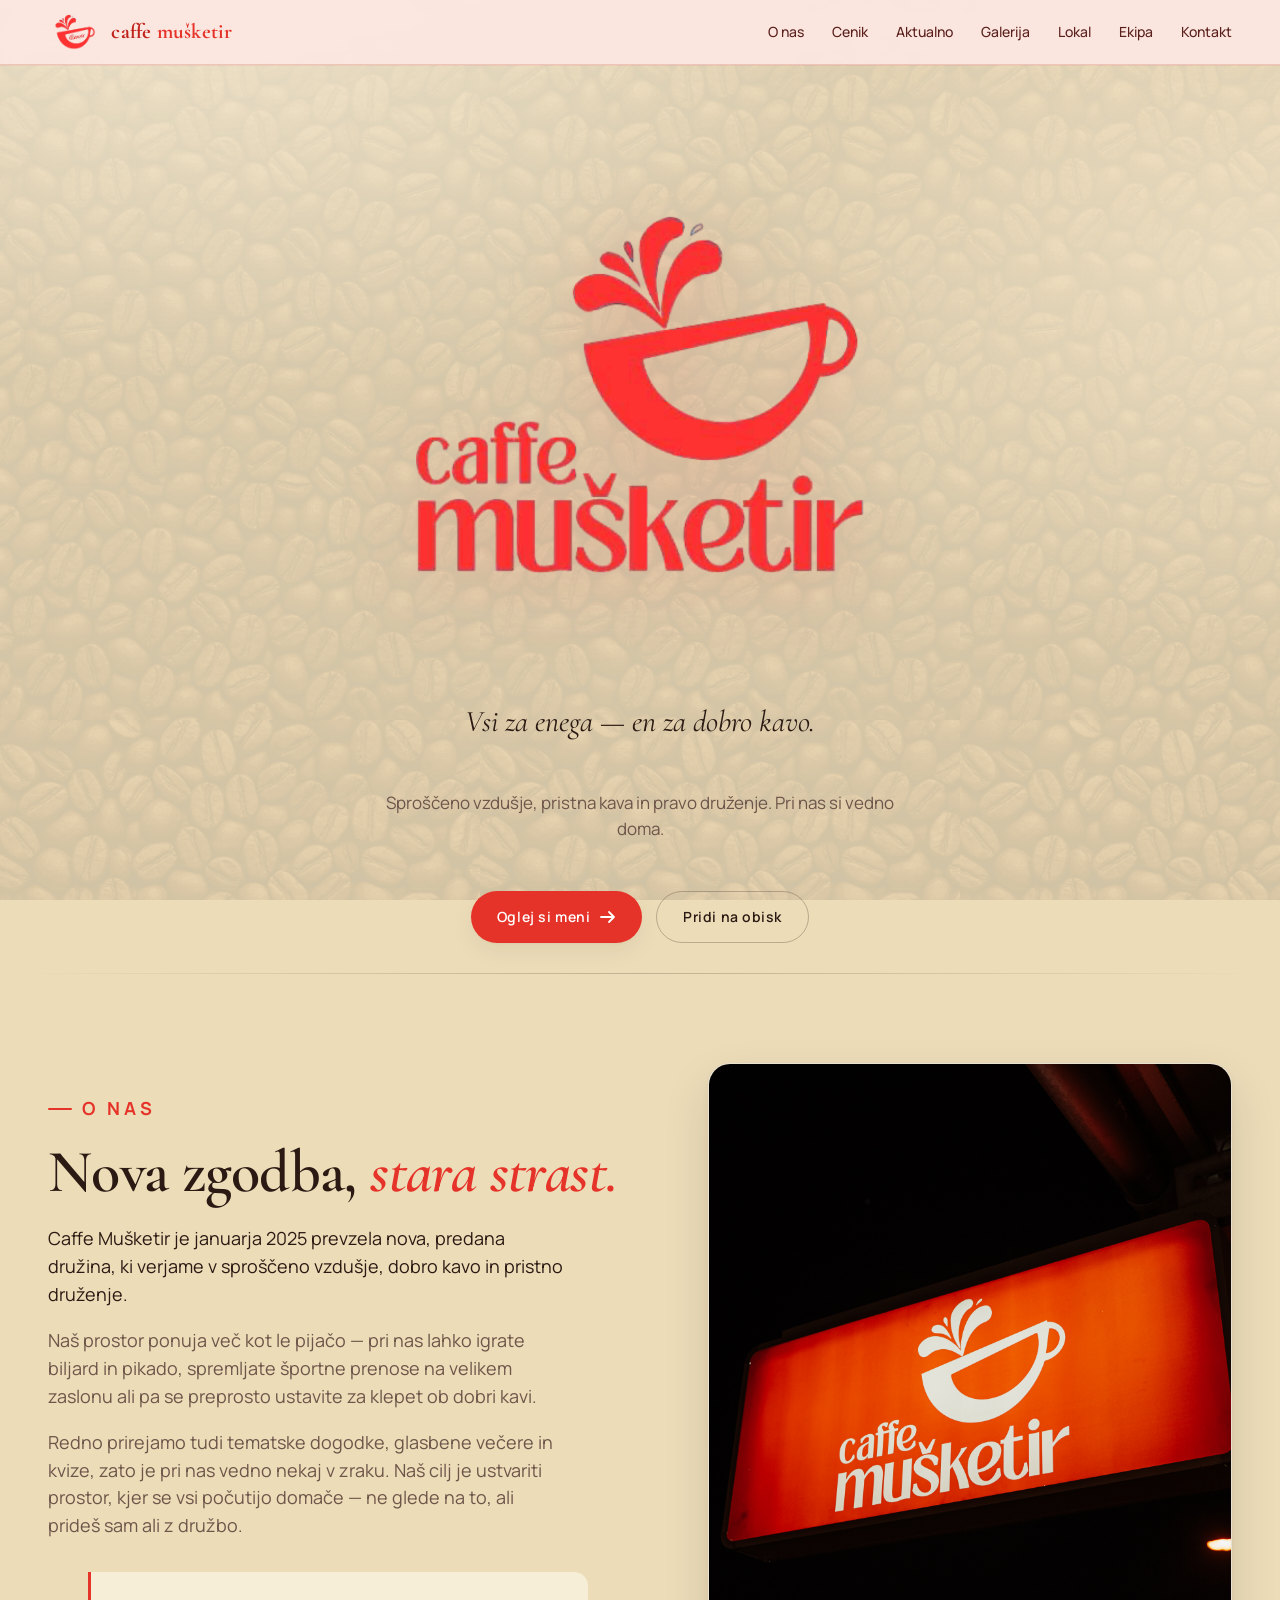
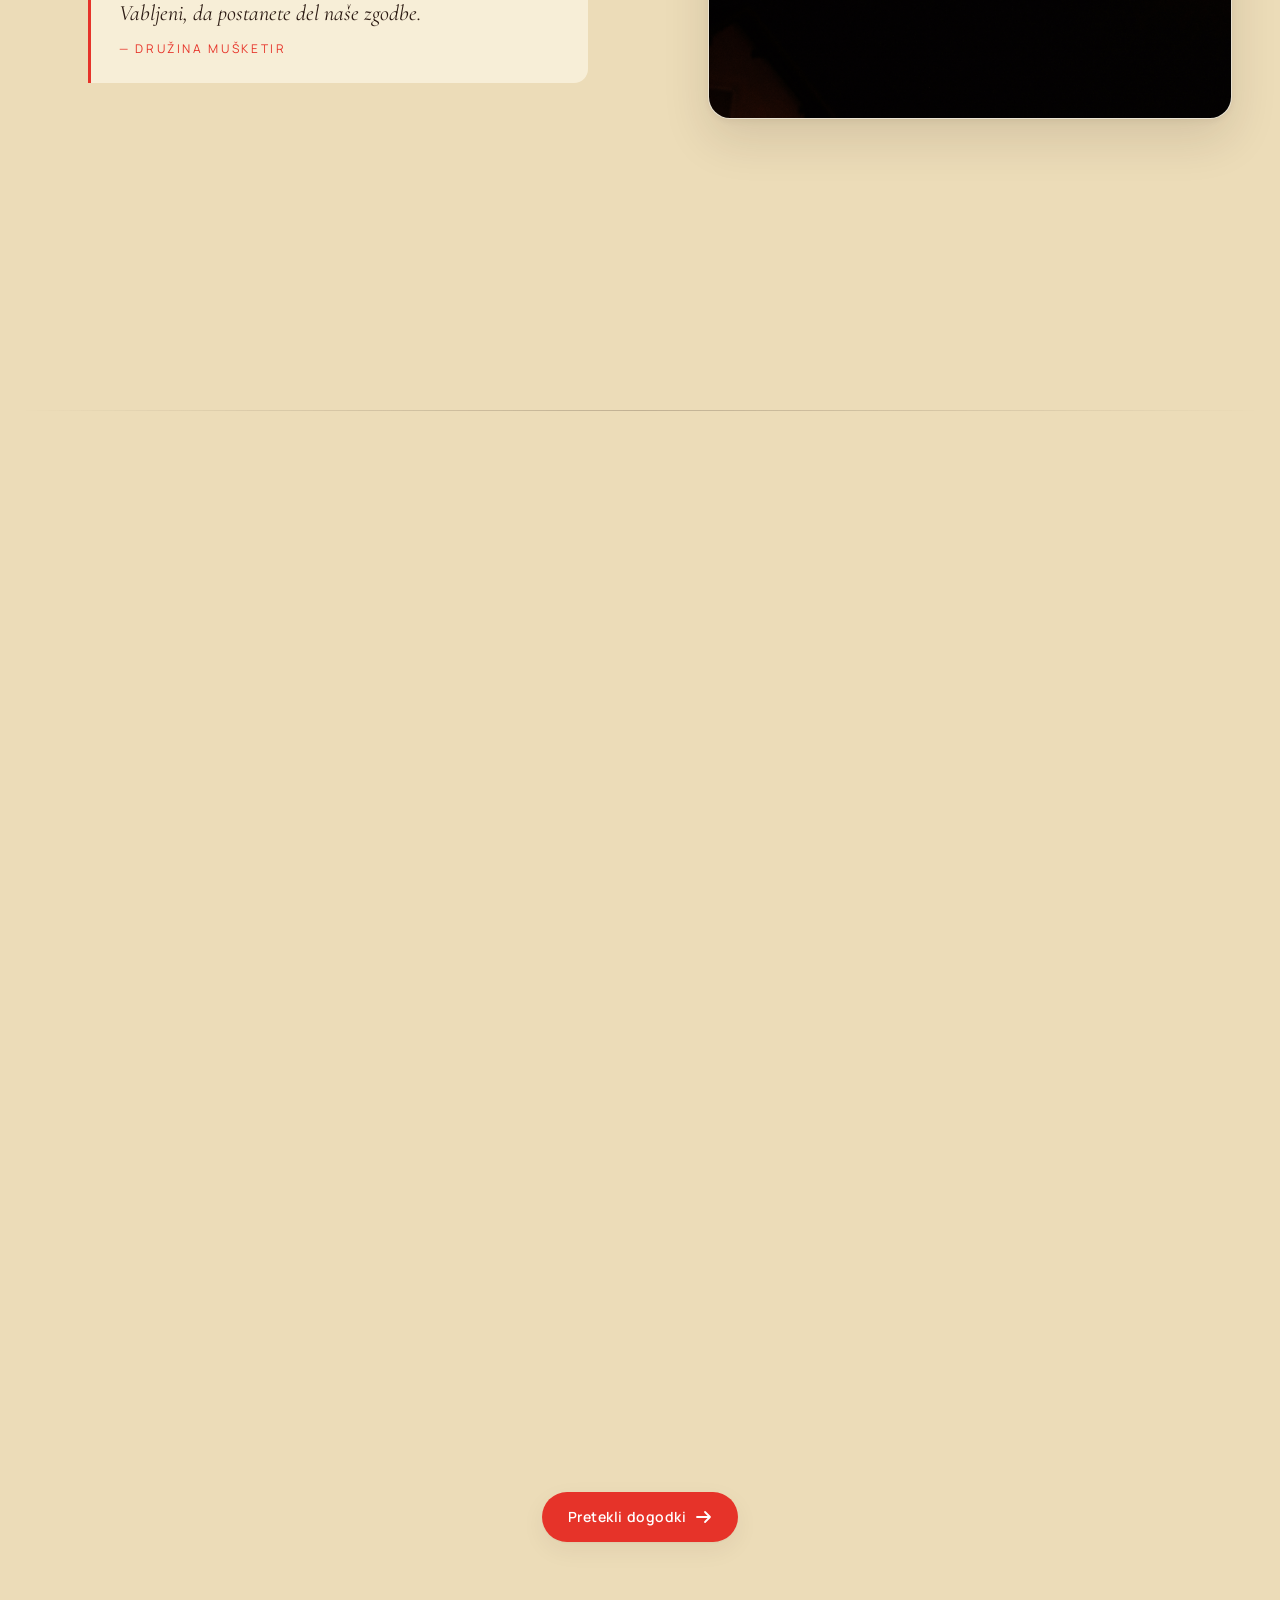
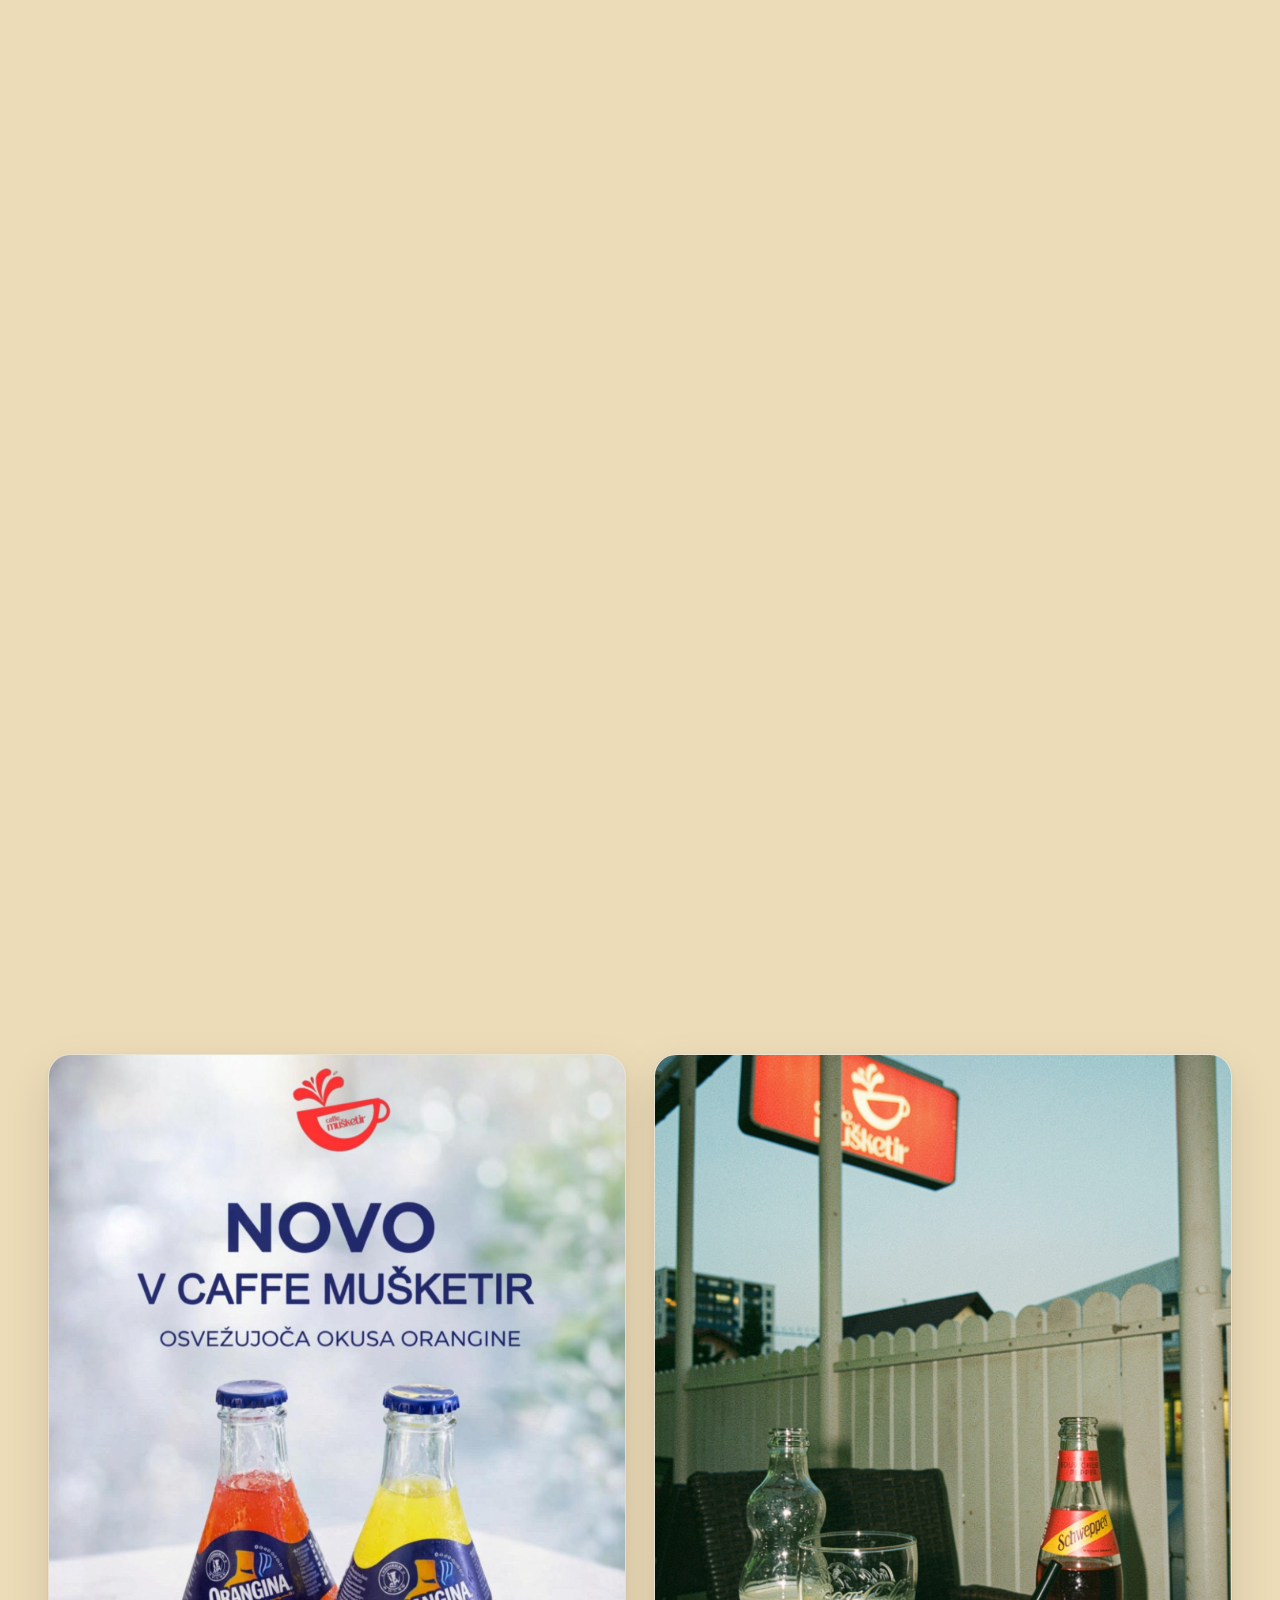
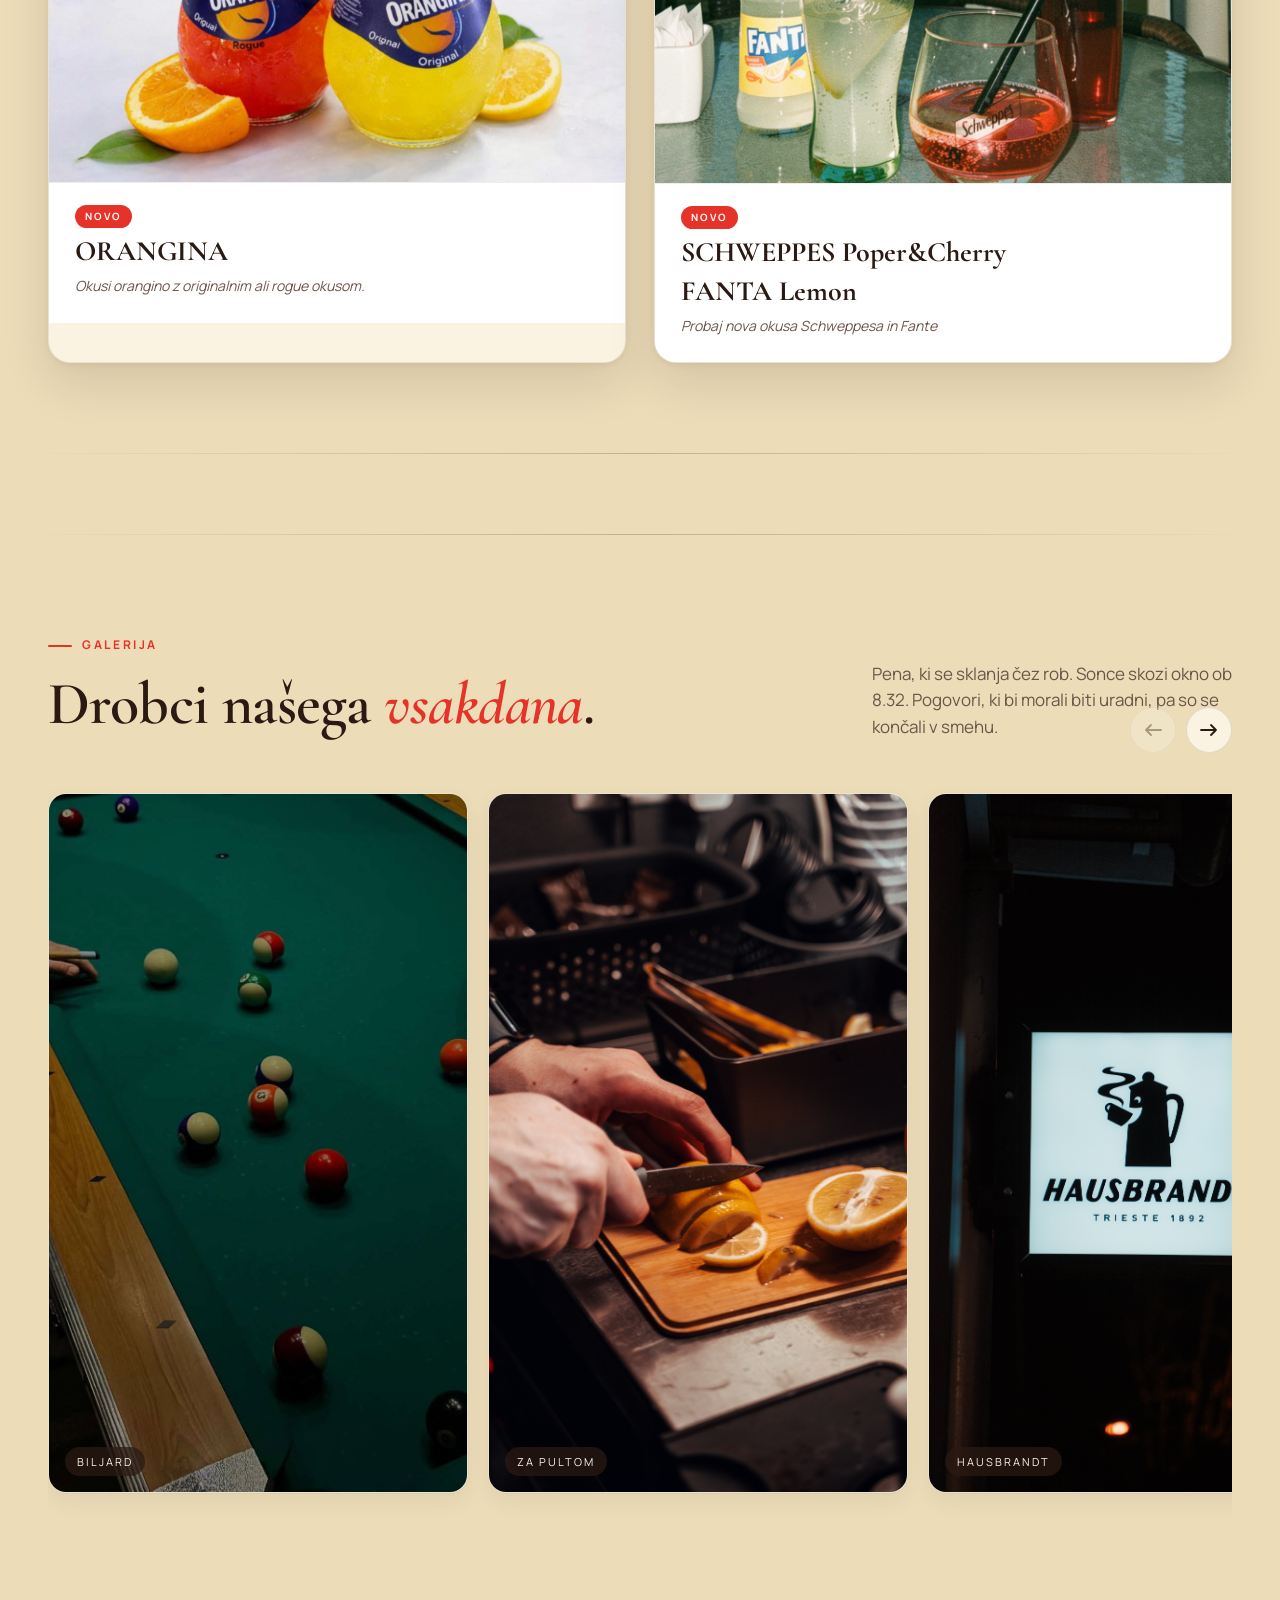
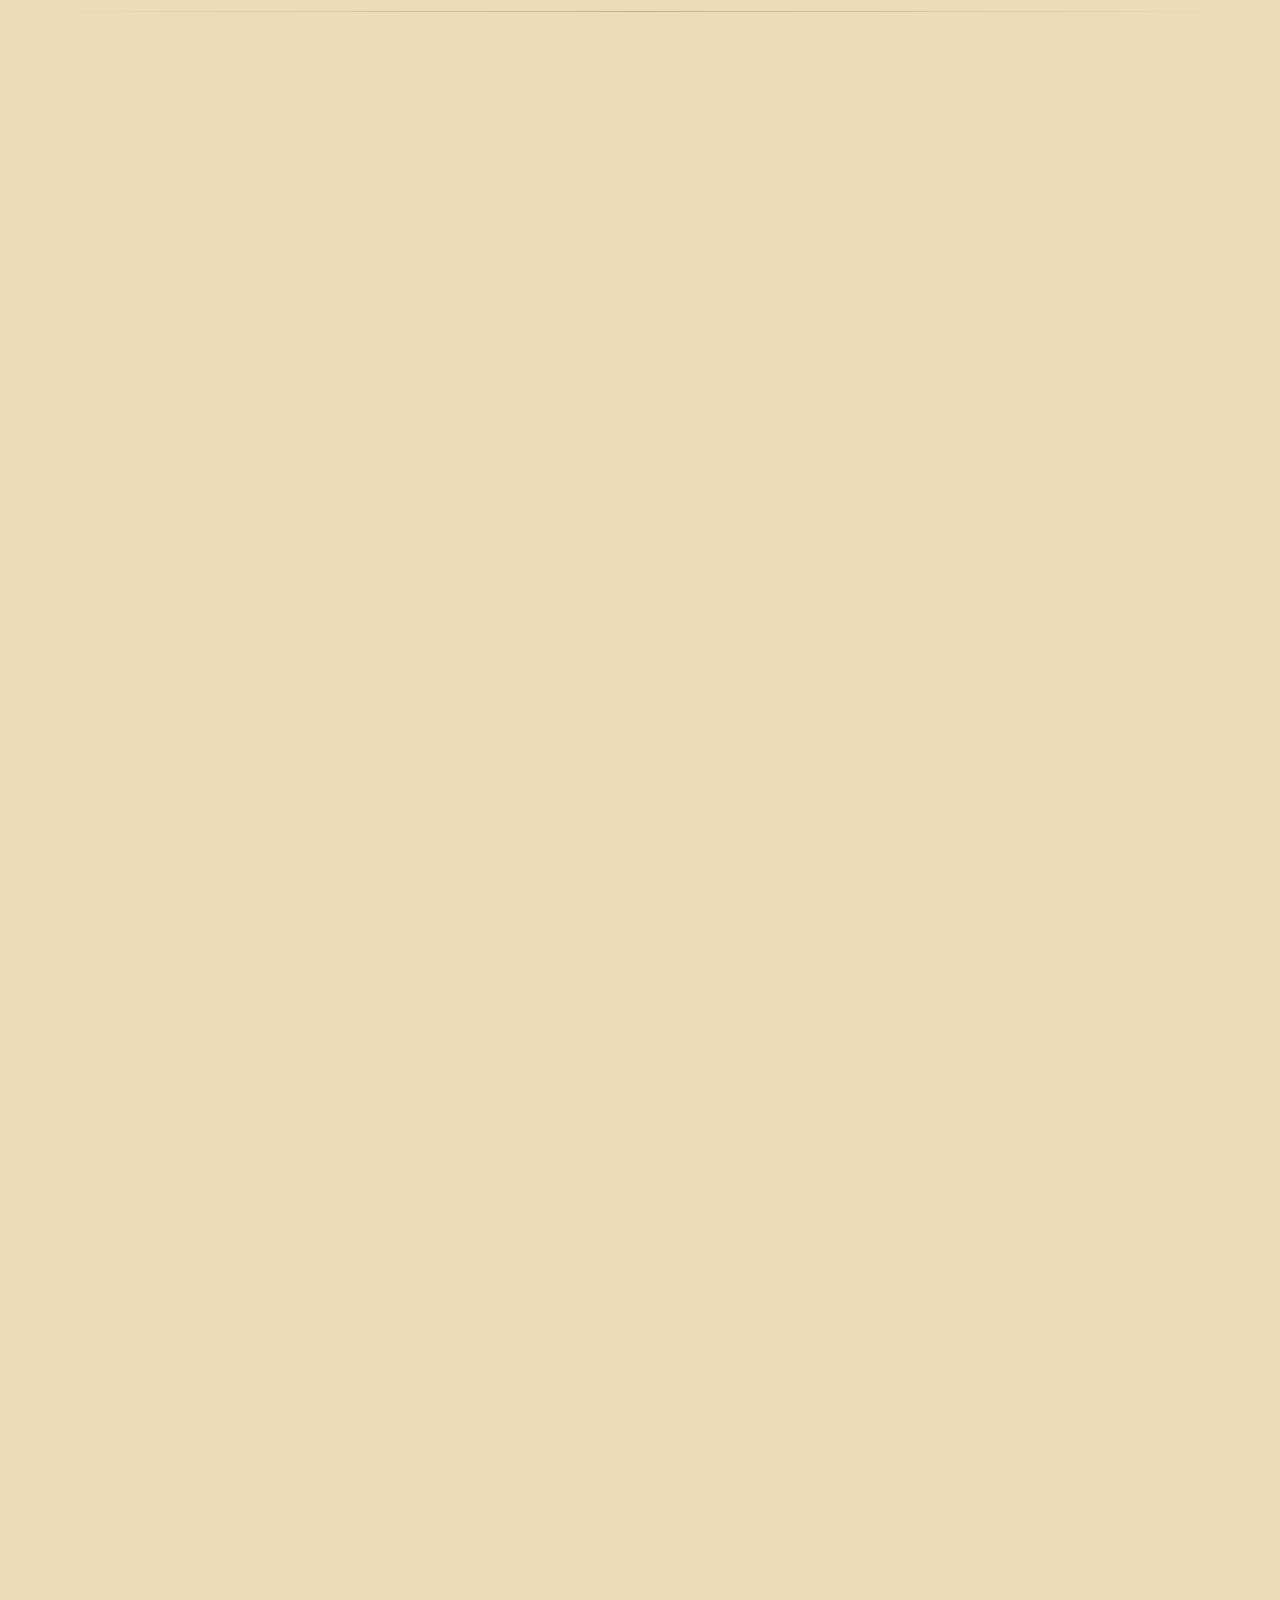
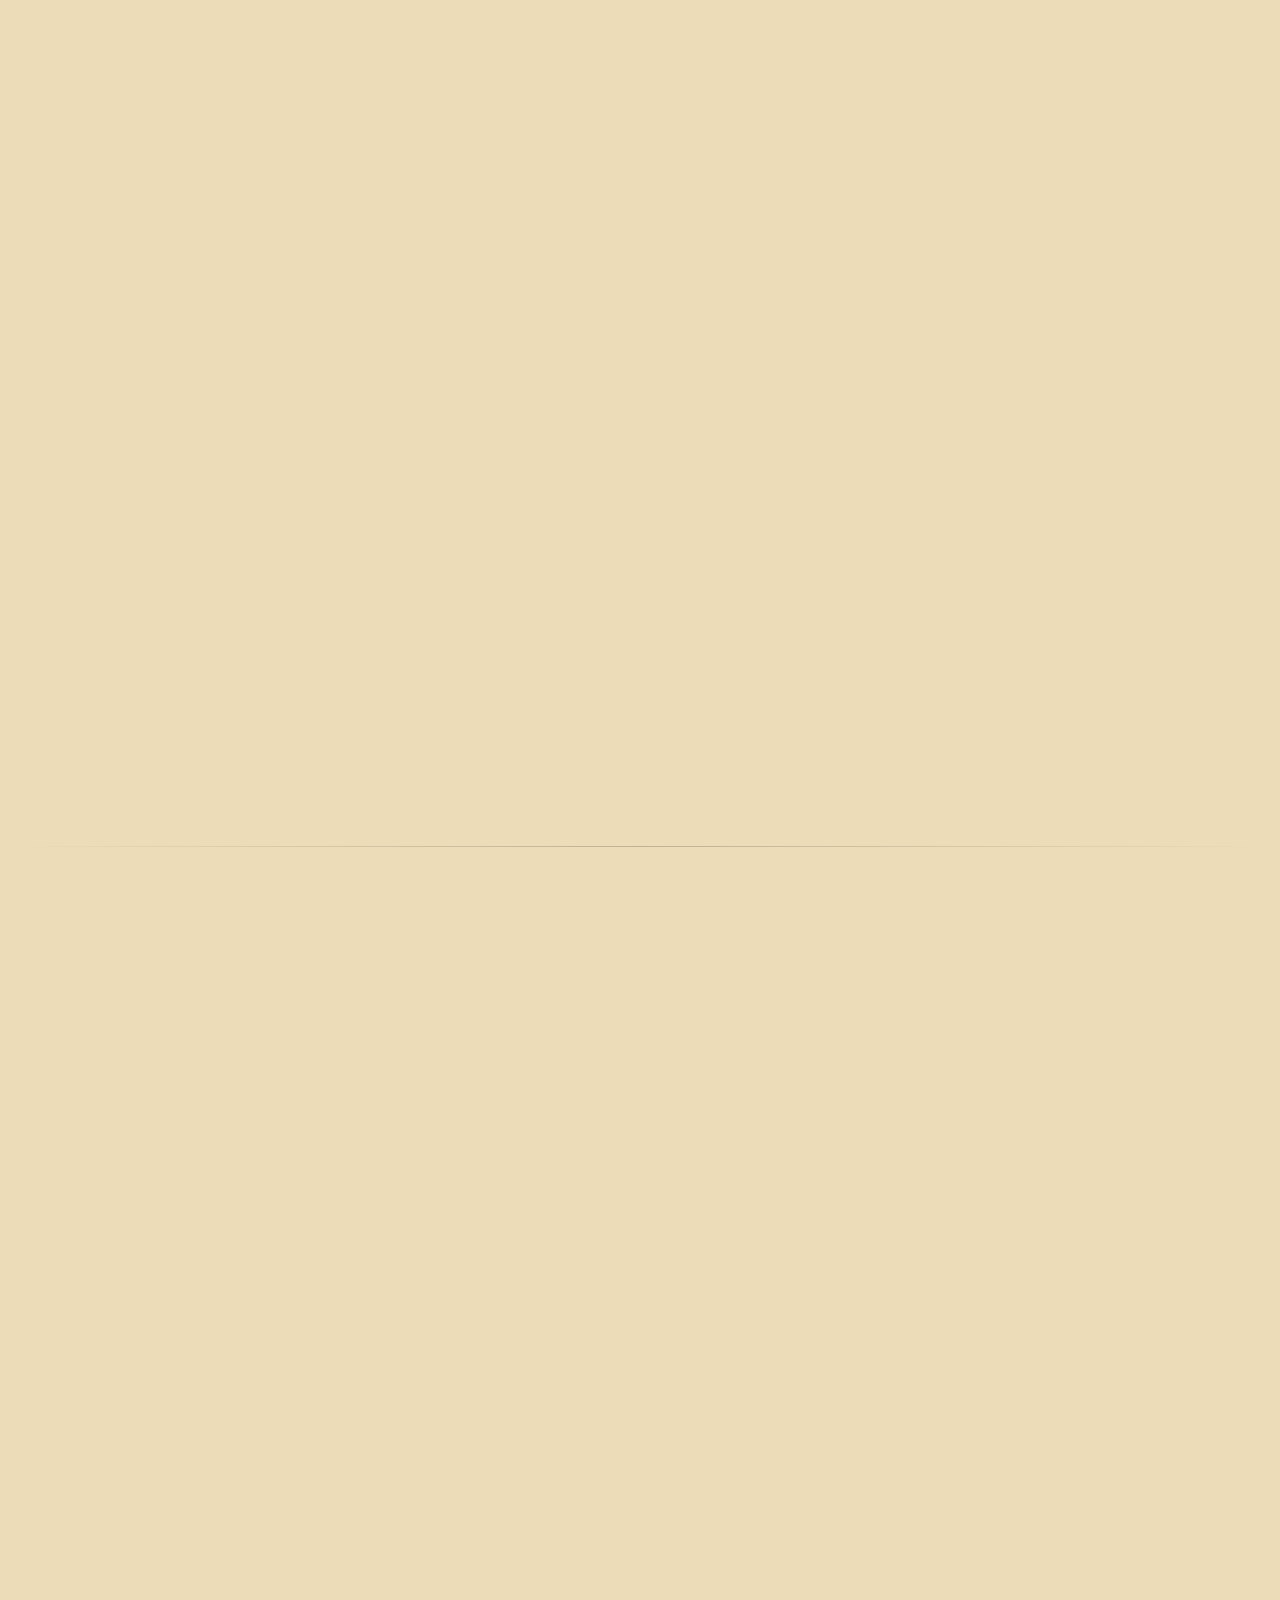
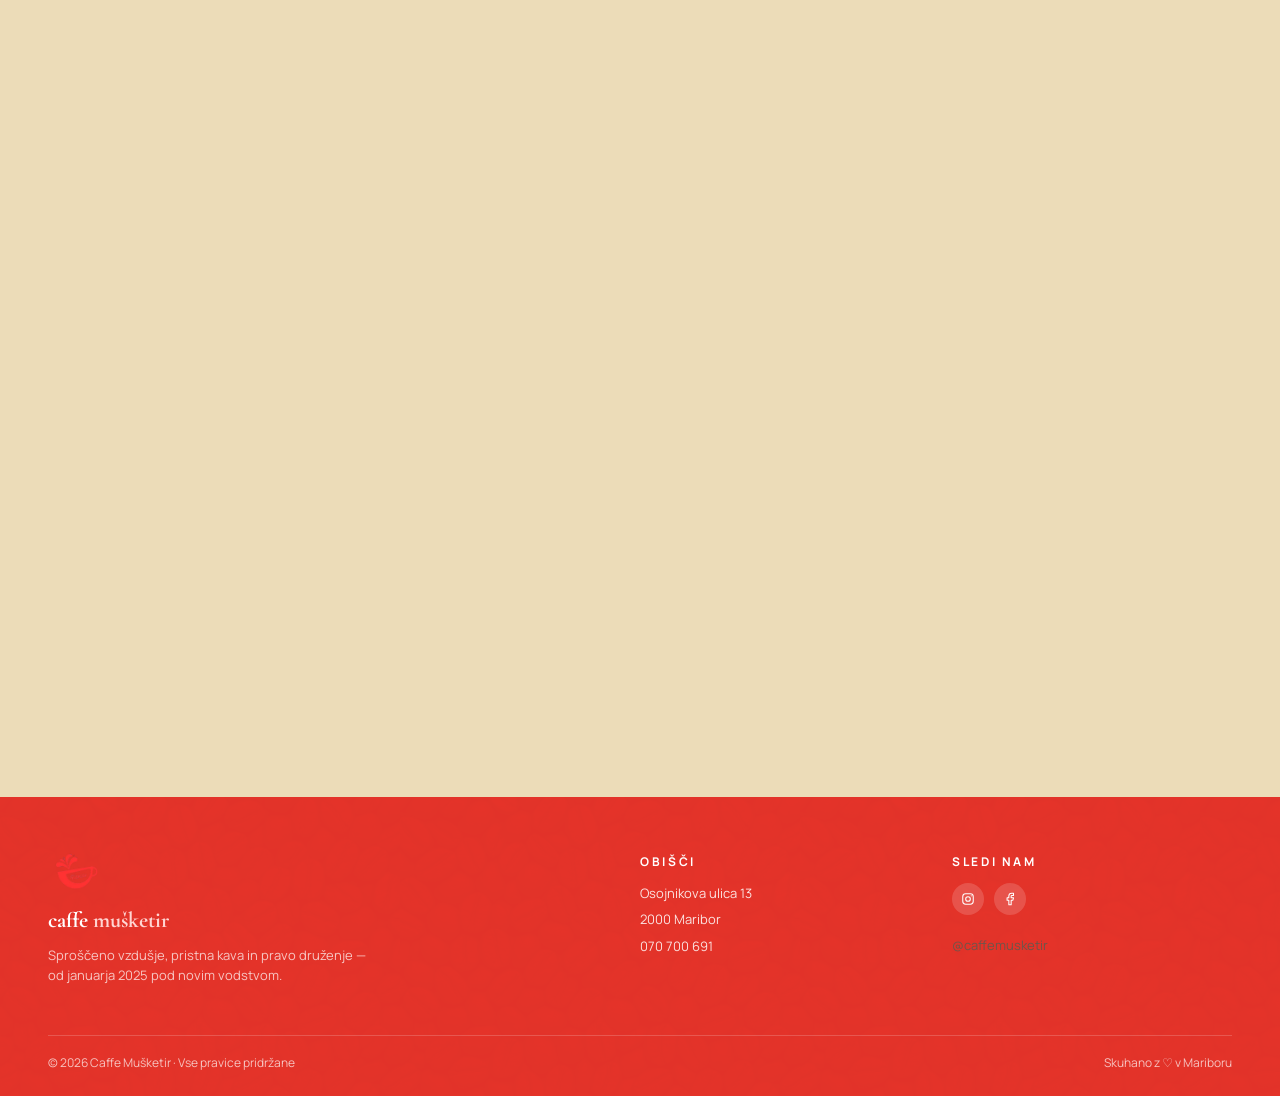
==== commit 115b33ad: "update vlki" ====
--- a/index.html
+++ b/index.html
@@ -1,600 +1,433 @@
-<!DOCTYPE html>
+<!doctype html>
 <html lang="sl">
 <head>
-  <meta charset="UTF-8" />
-  <meta name="viewport" content="width=device-width, initial-scale=1.0">
-  <meta property="og:site_name" content="Caffe Mušketir">
-  <meta property="og:title" content="Caffe Mušketir">
-  <meta property="og:url" content="https://caffemusketir.com/">
-  <meta property="og:type" content="website">
-  <meta name="twitter:card" content="summary_large_image">
-  <meta name="twitter:title" content="Caffe Mušketir">
-
-  <title>Caffe Mušketir</title>
-  <link rel="icon" href="favicon-256.ico" type="image/x-icon" sizes="256x256">
-
-  <!-- Google Analytics -->
-  <script async src="https://www.googletagmanager.com/gtag/js?id=G-0J97HVD6Z8"></script>
-  <script>
-    window.dataLayer = window.dataLayer || [];
-    function gtag(){dataLayer.push(arguments);}
-    gtag('js', new Date());
-    gtag('config', 'G-0J97HVD6Z8');
-  </script>
-
-  <!-- POPRAVLJENO: ločen script tag za structured data (prej napaka — bilo znotraj GA skripte) -->
-  <script type="application/ld+json">
-  {
-    "@context": "https://schema.org",
-    "@type": "WebSite",
-    "name": "Caffe Mušketir",
-    "alternateName": ["Caffe Musketir", "Mušketir", "Cafe Mušketir", "Cafe Musketir"],
-    "url": "https://caffemusketir.com/"
-  }
-  </script>
-
-  <style>
-    *, *::before, *::after { box-sizing: border-box; }
-    html { scroll-behavior: smooth; }
-    img  { max-width: 100%; height: auto; display: block; }
-    body {
-      margin: 0;
-      font-family: 'Segoe UI', sans-serif;
-      background: #f4e9d8 url('https://www.transparenttextures.com/patterns/coffee-beans.png') repeat;
-    }
-
-    /* ===== SCROLL ANIMATIONS ===== */
-    .anim {
-      opacity: 0;
-      transform: translateY(28px);
-      transition: opacity 0.65s ease, transform 0.65s ease;
-    }
-    .anim.visible { opacity: 1; transform: none; }
-    .anim-d1 { transition-delay: 0.1s; }
-    .anim-d2 { transition-delay: 0.2s; }
-    .anim-d3 { transition-delay: 0.3s; }
-    .anim-d4 { transition-delay: 0.4s; }
-    @media (prefers-reduced-motion: reduce) {
-      .anim { opacity: 1; transform: none; transition: none; }
-    }
-
-    /* ===== NAVIGATION =====
-       POPRAVEK SPECIFIČNOSTI: ".nav-links" brez "nav " prefiksa,
-       da ga media query (nav .nav-links) pravilno preglasi.
-    */
-    nav {
-      position: fixed;
-      top: 0; left: 0;
-      width: 100%;
-      background: white;
-      border-bottom: 1px solid #ddd;
-      z-index: 1000;
-      display: flex;
-      justify-content: space-between;
-      align-items: center;
-      padding: 10px 20px;
-    }
-    nav > a img,
-    nav > img { height: 80px; transition: opacity 0.2s; }
-    nav > a img:hover,
-    nav > img:hover { opacity: 0.85; }
-
-    /* Brez "nav " prefiksa — ključno za pravilno delovanje media queryja */
-    .nav-links {
-      display: flex;
-      flex-wrap: wrap;
-      justify-content: center;
-      gap: 4px;
-    }
-    .nav-links a {
-      text-decoration: none;
-      color: #c21807;
-      font-weight: bold;
-      font-size: 16px;
-      padding: 8px 10px;
-      border-radius: 6px;
-      transition: background 0.2s;
-    }
-    .nav-links a:hover { background: #fef0ee; }
-
-    /* Burger */
-    .burger {
-      display: none;
-      flex-direction: column;
-      justify-content: center;
-      gap: 5px;
-      background: none;
-      border: none;
-      cursor: pointer;
-      padding: 8px;
-    }
-    .burger span {
-      display: block;
-      width: 26px; height: 3px;
-      background: #c21807;
-      border-radius: 2px;
-      transition: transform 0.3s ease, opacity 0.3s ease;
-    }
-    .burger.open span:nth-child(1) { transform: translateY(8px) rotate(45deg); }
-    .burger.open span:nth-child(2) { opacity: 0; transform: scaleX(0); }
-    .burger.open span:nth-child(3) { transform: translateY(-8px) rotate(-45deg); }
-
-    /* ===== HERO ===== */
-    section { padding: 120px 20px 100px; text-align: center; position: relative; }
-    .hero {
-      background: #f7f1e3 url(images/Background\ \(2\).png) repeat;
-      display: flex; justify-content: center; align-items: center;
-      padding: 100px 20px; flex-direction: column; text-align: center;
-    }
-    .hero-image {
-      max-width: 500px; width: 90%; height: auto; margin-bottom: 30px;
-      animation: heroUp 0.8s 0.1s ease both;
-    }
-    .cenik-button {
-      display: inline-block; padding: 12px 25px;
-      background: #c21807; color: white; border: none;
-      font-size: 18px; border-radius: 8px; cursor: pointer;
-      text-decoration: none;
-      transition: background 0.3s, transform 0.2s, box-shadow 0.2s;
-      animation: heroUp 0.8s 0.4s ease both;
-      box-shadow: 0 4px 14px rgba(194,24,7,0.22);
-    }
-    .cenik-button:hover { background: #a60f05; transform: translateY(-2px); box-shadow: 0 6px 20px rgba(194,24,7,0.3); }
-    @keyframes heroUp {
-      from { opacity: 0; transform: translateY(20px); }
-      to   { opacity: 1; transform: none; }
-    }
-    .hero-side-img {
-      position: absolute; width: 350px;
-      border-radius: 10px; box-shadow: 0 4px 10px rgba(0,0,0,0.1);
-    }
-    .hero-left-img  { left: 0.5%; top: 22%; }
-    .hero-right-img { right: 0.5%; top: 21%; }
-
-    /* ===== DOGODKI ===== */
-    .dogodki {
-      background: #ece2d1 url(images/Background\ \(2\).png) repeat;
-      padding: 80px 20px; text-align: center;
-    }
-    .aktualni-dogodki {
-      margin-top: 30px; display: flex;
-      justify-content: center; flex-wrap: wrap; gap: 20px;
-    }
-    .aktualni-dogodki img {
-      max-width: 350px; width: 100%; height: auto;
-      border-radius: 10px; box-shadow: 0 4px 10px rgba(0,0,0,0.1);
-      transition: transform 0.3s, box-shadow 0.3s;
-    }
-    .aktualni-dogodki img:hover { transform: scale(1.03); box-shadow: 0 8px 22px rgba(0,0,0,0.18); }
-    .dogodki-buttons { margin: 30px 0; display: flex; justify-content: center; gap: 20px; flex-wrap: wrap; }
-    .dogodki-buttons .pretekli-gumb {
-      padding: 12px 25px; background: #c21807; color: white;
-      border: none; border-radius: 8px; font-size: 16px; cursor: pointer;
-      text-decoration: none; transition: background 0.3s, transform 0.2s;
-    }
-    .dogodki-buttons .pretekli-gumb:hover { background: #a60f05; transform: translateY(-2px); }
-
-    /* ===== PROSTOR / CAROUSEL ===== */
-    .prostor {
-      background: #f1e8dd url(images/Background\ \(2\).png) repeat;
-      padding: 100px 20px 60px; text-align: center;
-    }
-    .prostor h2 { font-size: 28px; color: #c21807; margin-bottom: 30px; }
-    .carousel-container {
-      overflow: hidden; width: 100%; max-width: 500px; margin: 0 auto;
-      border-radius: 10px; box-shadow: 0 4px 20px rgba(0,0,0,0.15); position: relative;
-    }
-    .carousel-track { display: flex; transition: transform 0.7s cubic-bezier(0.4,0,0.2,1); }
-    .carousel-track img { width: 100%; max-width: 500px; flex-shrink: 0; height: auto; border-radius: 10px; }
-    .carousel-button {
-      position: absolute; top: 50%; transform: translateY(-50%);
-      background: rgba(0,0,0,0.38); color: white; border: none;
-      padding: 10px 15px; cursor: pointer; border-radius: 50%; font-size: 22px;
-      z-index: 10; transition: background 0.2s, transform 0.2s; display: none;
-    }
-    .carousel-button:hover { background: rgba(0,0,0,0.65); transform: translateY(-50%) scale(1.1); }
-    .carousel-button.left  { left: 10px; }
-    .carousel-button.right { right: 10px; }
-    .carousel-container:hover .carousel-button { display: block; }
-    .carousel-dots { display: flex; justify-content: center; gap: 8px; margin-top: 14px; }
-    .carousel-dot {
-      width: 8px; height: 8px; border-radius: 50%;
-      background: #cbb89a; cursor: pointer; border: none; padding: 0;
-      transition: background 0.3s, transform 0.2s;
-    }
-    .carousel-dot:hover  { transform: scale(1.3); }
-    .carousel-dot.active { background: #c21807; transform: scale(1.25); }
-
-    /* ===== ABOUT ===== */
-    .about { background: #efe5d5 url(images/Background\ \(2\).png) repeat; }
-    .side-img {
-      position: absolute; max-width: 280px; width: 100%;
-      border-radius: 10px; box-shadow: 0 4px 10px rgba(0,0,0,0.1);
-    }
-    .left-img  { left: 0.5%; top: 22%; }
-    .right-img { right: 0.5%; top: 20%; }
-    .about-text {
-      max-width: 700px; margin: 0 auto; padding: 28px 30px;
-      background: #f1e8dd url(images/Background\ \(2\).png) repeat;
-      border-radius: 12px; box-shadow: 0 4px 16px rgba(0,0,0,0.1);
-      text-align: left; line-height: 1.7;
-    }
-    .about-text h2 { text-align: center; color: #c21807; margin-top: 0; }
-
-    /* ===== CENIK ===== */
-    .cenik-link-section {
-      background: #f4e9d8 url(images/Background\ \(2\).png) repeat;
-      text-align: center; padding: 80px 20px;
-    }
-    .cenik-link-section h2 { color: #c21807; margin-bottom: 24px; }
-    .cenik-image-button {
-      width: 80%; max-width: 800px; border-radius: 12px;
-      box-shadow: 0 4px 15px rgba(0,0,0,0.2);
-      transition: transform 0.3s, box-shadow 0.3s;
-      cursor: pointer; display: inline-block;
-    }
-    .cenik-image-button:hover { transform: scale(1.02); box-shadow: 0 8px 24px rgba(0,0,0,0.28); }
-
-    /* ===== GALLERY ===== */
-    .gallery {
-      background: #f1e8dd url(images/Background\ \(2\).png) repeat;
-      text-align: center; padding: 60px 20px;
-    }
-    .gallery h2 { width: 100%; margin-bottom: 24px; font-size: 28px; color: #c21807; }
-    .gallery-images {
-      display: flex; flex-wrap: wrap;
-      justify-content: center; gap: 15px; margin-bottom: 30px;
-    }
-    .gallery-images img {
-      max-width: 350px; width: 100%; height: 240px;
-      border-radius: 8px; object-fit: cover; cursor: pointer;
-      transition: transform 0.3s, box-shadow 0.3s;
-      box-shadow: 0 2px 8px rgba(0,0,0,0.1);
-    }
-    .gallery-images img:hover { transform: scale(1.05); box-shadow: 0 8px 22px rgba(0,0,0,0.2); }
-    .gallery-button-container { text-align: center; margin-top: 10px; }
-    .more-gallery-button {
-      display: inline-block; padding: 10px 24px; background: #c21807; color: white;
-      border: none; border-radius: 6px; text-decoration: none; font-size: 16px;
-      cursor: pointer; transition: background 0.3s, transform 0.2s;
-    }
-    .more-gallery-button:hover { background: #a60f05; transform: translateY(-2px); }
-
-    /* ===== FOOTER ===== */
-    footer {
-      background: #a60f05; color: white; padding: 40px 20px;
-      display: flex; flex-wrap: wrap; justify-content: space-between; text-align: left;
-    }
-    .footer-column { flex: 1; min-width: 200px; padding: 10px 20px; }
-    .footer-column h3 { margin-top: 0; color: #fff7f0; }
-    .instagram-button, .facebook-button {
-      display: inline-block; margin-top: 8px;
-      padding: 8px 16px; background: #d93636; color: white;
-      text-decoration: none; border-radius: 20px; font-weight: bold;
-      transition: background 0.2s, transform 0.2s;
-    }
-    .instagram-button:hover, .facebook-button:hover { background: #b72e2e; transform: translateY(-1px); }
-
-    /* ===== LIGHTBOX ===== */
-    #lightbox {
-      display: none; position: fixed; inset: 0;
-      background: rgba(0,0,0,0.93); z-index: 9999;
-      align-items: center; justify-content: center;
-    }
-    #lightbox.open { display: flex; }
-    .lb-content { max-width: 90vw; max-height: 85vh; display: flex; align-items: center; justify-content: center; }
-    #lb-img {
-      max-width: 90vw; max-height: 85vh; width: auto; height: auto;
-      object-fit: contain; border-radius: 6px;
-      box-shadow: 0 4px 40px rgba(0,0,0,0.5);
-      animation: lbIn 0.22s ease;
-    }
-    @keyframes lbIn {
-      from { opacity: 0; transform: scale(0.94); }
-      to   { opacity: 1; transform: scale(1); }
-    }
-    .lb-close {
-      position: fixed; top: 16px; right: 20px;
-      background: rgba(255,255,255,0.1); border: none; color: white;
-      font-size: 28px; cursor: pointer; padding: 2px 10px;
-      border-radius: 6px; line-height: 1.4; z-index: 10000; transition: background 0.2s;
-    }
-    .lb-close:hover { background: rgba(194,24,7,0.75); }
-    .lb-prev, .lb-next {
-      position: fixed; top: 50%; transform: translateY(-50%);
-      background: rgba(255,255,255,0.1); color: white; border: none;
-      font-size: 24px; cursor: pointer; padding: 14px 16px;
-      border-radius: 50%; z-index: 10000; transition: background 0.2s, transform 0.2s;
-    }
-    .lb-prev:hover, .lb-next:hover { background: rgba(255,255,255,0.25); transform: translateY(-50%) scale(1.1); }
-    .lb-prev { left: 16px; }
-    .lb-next { right: 16px; }
-    .lb-counter {
-      position: fixed; bottom: 20px; left: 50%; transform: translateX(-50%);
-      color: rgba(255,255,255,0.6); font-size: 13px; pointer-events: none;
-    }
-
-    /* ===== MOBILE ===== */
-    @media screen and (max-width: 768px) {
-      nav { padding: 8px 16px; }
-      nav > a img, nav > img { height: 50px; }
-      .burger { display: flex; }
-
-      /* Z "nav " prefixom — višja specifičnost preglasi desktop .nav-links { display: flex } */
-      nav .nav-links {
-        display: none;
-        flex-direction: column;
-        position: absolute; top: 100%; left: 0;
-        width: 100%;
-        background: white;
-        border-top: 1px solid #eee;
-        box-shadow: 0 6px 20px rgba(0,0,0,0.13);
-        padding: 6px 0; gap: 0;
-      }
-      nav .nav-links.open { display: flex; animation: slideDown 0.22s ease; }
-      @keyframes slideDown {
-        from { opacity: 0; transform: translateY(-8px); }
-        to   { opacity: 1; transform: none; }
-      }
-      nav .nav-links a {
-        padding: 13px 22px; font-size: 16px;
-        border-bottom: 1px solid #f5ede4; border-radius: 0; margin: 0;
-      }
-      nav .nav-links a:last-child { border-bottom: none; }
-
-      .hero-side-img { display: none !important; }
-      section { padding: 20px 10px; }
-      .carousel-button { display: block !important; padding: 8px 12px; font-size: 18px; }
-      .side-img { display: none !important; }
-      .gallery-images img { height: auto; }
-      .cenik-image-button { width: 95%; }
-      .aktualni-dogodki { flex-direction: column; align-items: center; }
-      footer { flex-direction: column; }
-      .footer-column { text-align: center !important; padding: 12px 10px; min-width: unset; }
-      .instagram-button, .facebook-button { display: block; margin: 6px auto 0; width: fit-content; }
-      .lb-prev { left: 6px; padding: 10px 12px; font-size: 20px; }
-      .lb-next { right: 6px; padding: 10px 12px; font-size: 20px; }
-    }
-  </style>
+<meta charset="utf-8" />
+<title>Caffe Mušketir — pristna kava, sproščeno vzdušje</title>
+<meta name="viewport" content="width=device-width, initial-scale=1" />
+<link rel="icon" href="assets/favicon.png" type="image/png" />
+
+<link rel="preconnect" href="https://fonts.googleapis.com" />
+<link rel="preconnect" href="https://fonts.gstatic.com" crossorigin />
+<link href="https://fonts.googleapis.com/css2?family=Cormorant+Garamond:ital,wght@0,400;0,500;0,600;0,700;1,400;1,600;1,700&family=Manrope:wght@400;500;600;700;800&display=swap" rel="stylesheet" />
+
+<link rel="stylesheet" href="styles.css" />
+<link rel="stylesheet" href="styles-sections.css" />
+<link rel="stylesheet" href="styles-v2.css" />
+<link rel="stylesheet" href="styles-v3.css" />
+<link rel="stylesheet" href="styles-v4.css" />
+<link rel="stylesheet" href="styles-mobile.css" />
 </head>
+
 <body>
 
-  <nav id="mainNav">
-    <img src="images/IMG_1068-Photoroom.png" alt="Caffe Mušketir" loading="eager" />
-    <button class="burger" id="burger" aria-label="Odpri meni" aria-expanded="false">
-      <span></span><span></span><span></span>
+<!-- NAV -->
+<header class="nav">
+  <div class="nav-inner">
+    <a href="#top" class="nav-brand">
+      <img src="assets/favicon.png" alt="" />
+      <span class="nb-name">caffe <span class="accent">mušketir</span></span>
+    </a>
+    <nav class="nav-links" aria-label="Glavna navigacija">
+      <a href="#o-nas">O nas</a>
+      <a href="#cenik">Cenik</a>
+      <a href="#aktualno">Aktualno</a>
+      <a href="#galerija">Galerija</a>
+      <a href="#lokal">Lokal</a>
+      <a href="#ekipa">Ekipa</a>
+      <a href="#kontakt">Kontakt</a>
+    </nav>
+    <button class="burger-btn" aria-label="Meni" aria-expanded="false" onclick="document.body.classList.toggle('nav-open'); this.setAttribute('aria-expanded', document.body.classList.contains('nav-open'));">
+      <span class="bar"></span>
     </button>
-    <div class="nav-links" id="navLinks">
-      <a href="#pocetna">Domov</a>
-      <a href="#dogodki">Aktualno</a>
-      <a href="#prostor">Prostor</a>
-      <a href="#onama">O nas</a>
-      <a href="#cenik">Cenik</a>
-      <a href="#galerija">Galerija</a>
-      <a href="#kontakt">Kontakt</a>
-    </div>
-  </nav>
-
-  <section class="hero" id="pocetna">
-    <div class="hero-content">
-      <img class="hero-image" src="images/IMG_1070-Photoroom.png" alt="Naslovna slika" loading="eager" />
-      <a href="#cenik" class="cenik-button">Poglej CENIK</a>
-      <img class="hero-side-img hero-left-img" src="images/Screenshot 2025-07-27 105730.png" alt="" loading="lazy" />
-      <img class="hero-side-img hero-right-img" src="images/IMG_3159.JPEG" alt="" loading="lazy" />
-    </div>
-  </section>
-
-  <section class="dogodki" id="dogodki">
-    <h2 class="anim">Aktualno</h2>
-    <div id="aktualniDogodki" class="aktualni-dogodki">
-      <img src="images/IMG_4480.png" alt="Dogodek 1" class="anim anim-d1" loading="lazy" />
-      <img src="images/75DE75F7-2D8B-4AEA-81EC-9205E7771908.jpeg" alt="Dogodek 2" class="anim anim-d2" loading="lazy" />
-    </div>
-    <div class="dogodki-buttons anim anim-d3">
-      <a href="dogodki.html" class="pretekli-gumb">Pretekli dogodki</a>
-    </div>
-  </section>
-
-  <section class="prostor" id="prostor">
-    <h2 class="anim">Prostor</h2>
-    <div class="carousel-container anim anim-d1" id="carouselContainer">
-      <div class="carousel-track" id="carouselTrack">
-        <img src="images/IMG_9656.JPEG" alt="Prostor 1" loading="eager">
-        <img src="images/IMG_9679.JPEG" alt="Prostor 2" loading="lazy">
-        <img src="images/IMG_9682.JPEG" alt="Prostor 3" loading="lazy">
-        <img src="images/IMG_9685.JPEG" alt="Prostor 4" loading="lazy">
-        <img src="images/IMG_9687.JPEG" alt="Prostor 5" loading="lazy">
-        <img src="images/IMG_9672.JPEG" alt="Prostor 6" loading="lazy">
-        <img src="images/IMG_9674.JPEG" alt="Prostor 7" loading="lazy">
-        <img src="images/IMG_9675.JPEG" alt="Prostor 8" loading="lazy">
-        <img src="images/IMG_9676.JPEG" alt="Prostor 9" loading="lazy">
-      </div>
-      <button class="carousel-button left" id="prevBtn">&#10094;</button>
-      <button class="carousel-button right" id="nextBtn">&#10095;</button>
-    </div>
-    <div class="carousel-dots" id="carouselDots"></div>
-  </section>
-
-  <section class="about" id="onama">
-    <img class="side-img left-img" src="images/IMG_9655.JPEG" alt="" loading="lazy" />
-    <img class="side-img right-img" src="images/IMG_3143.JPEG" alt="" loading="lazy" />
-    <div class="about-text anim">
-      <h2>O nas</h2>
-      <p><strong>Caffe Mušketir</strong> je januarja 2025 prevzela nova, predana družina, ki verjame v sproščeno vzdušje, dobro kavo in pristno druženje.</p>
-      <p>Naš prostor ponuja več kot le pijačo – pri nas lahko igrate <strong>biljard</strong> in <strong>pikado</strong>, spremljate <strong>športne prenose</strong> na velikem zaslonu ali pa se preprosto ustavite za klepet ob dobri kavi.</p>
-      <p>Redno prirejamo tudi <strong>tematske dogodke</strong>, <strong>glasbene večere</strong> in <strong>kvize</strong>, zato je pri nas vedno nekaj v zraku. Naš cilj je ustvariti prostor, kjer se vsi počutijo domače, ne glede na to, ali prideš sam ali z družbo.</p>
-      <p>Vabljeni, da postanete del naše zgodbe!</p>
-    </div>
-  </section>
-
-  <section class="cenik-link-section" id="cenik">
-    <h2 class="anim">Cenik</h2>
-    <a href="images/CENIK marec 2026.pdf" target="_blank" class="anim anim-d1">
-      <img src="images/IMG_4313.jpeg" alt="Cenik – klikni za ogled" class="cenik-image-button" loading="lazy" />
-    </a>
-  </section>
-
-  <section class="gallery" id="galerija">
-    <h2 class="anim">Galerija</h2>
-    <div class="gallery-images">
-      <img src="images/IMG_2260.JPG" alt="Galerija 1" class="anim anim-d1" loading="lazy" />
-      <img src="images/IMG_2263.JPG" alt="Galerija 2" class="anim anim-d2" loading="lazy" />
-      <img src="images/IMG_2264.JPG" alt="Galerija 3" class="anim anim-d3" loading="lazy" />
-    </div>
-    <div class="gallery-button-container anim anim-d4">
-      <a href="galerija.html" class="more-gallery-button">Poglej vse slike</a>
-    </div>
-  </section>
-
-  <footer id="kontakt">
-    <div class="footer-column anim">
-      <h3>Kontakt</h3>
-      <p>Naslov: Osojnikova ulica 13, Maribor</p>
-      <p>Telefon: 070 700 691</p>
-      <p>Email: caffemusketir@gmail.com</p>
-    </div>
-    <div class="footer-column anim anim-d1" style="text-align:center">
-      <h3>Rezervacije</h3>
-      <p>Za rezervacije nas pokličite na: <strong>070 700 691</strong></p>
-      <a href="https://www.instagram.com/caffemusketir" target="_blank" class="instagram-button">Instagram: @caffemusketir</a>
-      <a href="https://www.facebook.com/profile.php?id=61573121475328&locale=sl_SI" target="_blank" class="facebook-button">Facebook: Caffe Mušketir</a>
-    </div>
-    <div class="footer-column anim anim-d2" style="text-align:right">
-      <h3>Delovni čas</h3>
-      <p>Ponedeljek – četrtek: 07:00 – 23:00</p>
-      <p>Petek: 07:00 – 00:00</p>
-      <p>Sobota: 08:00 – 00:00</p>
-      <p>Nedelja &amp; Prazniki: 08:00 – 22:00</p>
-    </div>
-  </footer>
-
-  <!-- LIGHTBOX -->
-  <div id="lightbox" role="dialog" aria-modal="true">
-    <button class="lb-close" aria-label="Zapri">&#x2715;</button>
-    <button class="lb-prev"  aria-label="Prejšnja">&#10094;</button>
-    <div class="lb-content"><img id="lb-img" src="" alt="" /></div>
-    <button class="lb-next"  aria-label="Naslednja">&#10095;</button>
-    <div class="lb-counter" id="lb-counter"></div>
-  </div>
-
-  <script>
-  /* ===== BURGER ===== */
-  (function() {
-    const burger   = document.getElementById('burger');
-    const navLinks = document.getElementById('navLinks');
-    const mainNav  = document.getElementById('mainNav');
-
-    burger.addEventListener('click', () => {
-      const open = navLinks.classList.toggle('open');
-      burger.classList.toggle('open', open);
-      burger.setAttribute('aria-expanded', String(open));
-    });
-    navLinks.querySelectorAll('a').forEach(a =>
-      a.addEventListener('click', () => {
-        navLinks.classList.remove('open');
-        burger.classList.remove('open');
-        burger.setAttribute('aria-expanded', 'false');
-      })
-    );
-    document.addEventListener('click', e => {
-      if (!mainNav.contains(e.target)) {
-        navLinks.classList.remove('open');
-        burger.classList.remove('open');
-        burger.setAttribute('aria-expanded', 'false');
-      }
-    });
-  })();
-
-  /* ===== CAROUSEL ===== */
-  (function() {
-    const track  = document.getElementById('carouselTrack');
-    const slides = track.querySelectorAll('img');
-    const dots   = document.getElementById('carouselDots');
-    const prev   = document.getElementById('prevBtn');
-    const next   = document.getElementById('nextBtn');
-    const total  = slides.length;
-    let cur = 0, timer;
-
-    slides.forEach((_, i) => {
-      const d = document.createElement('button');
-      d.className = 'carousel-dot' + (i === 0 ? ' active' : '');
-      d.setAttribute('aria-label', `Slika ${i+1}`);
-      d.onclick = () => go(i);
-      dots.appendChild(d);
-    });
-    function go(i) {
-      cur = (i + total) % total;
-      track.style.transform = `translateX(-${cur * 100}%)`;
-      dots.querySelectorAll('.carousel-dot').forEach((d, j) =>
-        d.classList.toggle('active', j === cur));
-    }
-    const fwd = () => go(cur + 1);
-    const bck = () => go(cur - 1);
-    next.onclick = fwd;
-    prev.onclick = bck;
-    const start = () => { timer = setInterval(fwd, 4000); };
-    const stop  = () => clearInterval(timer);
-    start();
-    const cc = document.getElementById('carouselContainer');
-    cc.addEventListener('mouseenter', stop);
-    cc.addEventListener('mouseleave', start);
-    let tx = 0;
-    cc.addEventListener('touchstart', e => { tx = e.changedTouches[0].screenX; stop(); }, {passive:true});
-    cc.addEventListener('touchend',   e => {
-      const d = tx - e.changedTouches[0].screenX;
-      if (Math.abs(d) > 40) d > 0 ? fwd() : bck();
-      start();
-    }, {passive:true});
-  })();
-
-  /* ===== LIGHTBOX ===== */
-  (function() {
-    const lb    = document.getElementById('lightbox');
-    const img   = document.getElementById('lb-img');
-    const cnt   = document.getElementById('lb-counter');
-    let imgs = [], cur = 0;
-
-    function getImgs() { return Array.from(document.querySelectorAll('.gallery-images img')); }
-    function open(i) {
-      imgs = getImgs(); cur = i;
-      img.style.animation = 'none'; img.offsetHeight; img.style.animation = '';
-      img.src = imgs[cur].src; img.alt = imgs[cur].alt;
-      cnt.textContent = `${cur + 1} / ${imgs.length}`;
-      lb.classList.add('open'); document.body.style.overflow = 'hidden';
-    }
-    function close() { lb.classList.remove('open'); document.body.style.overflow = ''; }
-    function prev()  { open((cur - 1 + imgs.length) % imgs.length); }
-    function next()  { open((cur + 1) % imgs.length); }
-
-    document.querySelector('.gallery-images').addEventListener('click', e => {
-      if (e.target.tagName === 'IMG') open(getImgs().indexOf(e.target));
-    });
-    lb.querySelector('.lb-close').onclick = close;
-    lb.querySelector('.lb-prev' ).onclick = prev;
-    lb.querySelector('.lb-next' ).onclick = next;
-    lb.addEventListener('click', e => { if (e.target === lb) close(); });
-    document.addEventListener('keydown', e => {
-      if (!lb.classList.contains('open')) return;
-      if (e.key === 'Escape') close();
-      if (e.key === 'ArrowLeft') prev();
-      if (e.key === 'ArrowRight') next();
-    });
-    let tx = 0;
-    lb.addEventListener('touchstart', e => { tx = e.changedTouches[0].screenX; }, {passive:true});
-    lb.addEventListener('touchend',   e => {
-      const d = tx - e.changedTouches[0].screenX;
-      if (Math.abs(d) > 50) d > 0 ? next() : prev();
-    }, {passive:true});
-  })();
-
-  /* ===== SCROLL ANIMATIONS ===== */
-  (function() {
-    const obs = new IntersectionObserver(entries => {
-      entries.forEach(e => { if (e.isIntersecting) { e.target.classList.add('visible'); obs.unobserve(e.target); } });
-    }, { threshold: 0.12 });
-    document.querySelectorAll('.anim').forEach(el => obs.observe(el));
-  })();
-  </script>
+  </div>
+</header>
+
+<main id="top">
+
+<!-- HERO -->
+<section class="hero">
+  <div class="steam s1"></div>
+  <div class="steam s2"></div>
+  <div class="steam s3"></div>
+  <div class="hero-inner wrap">
+    <img class="hero-logo" src="assets/logo_large.png" alt="Caffe Mušketir" />
+    <p class="hero-tag">Vsi za enega — en za <em>dobro kavo.</em></p>
+    <p class="hero-sub">Sproščeno vzdušje, pristna kava in pravo druženje. Pri nas si vedno doma.</p>
+    <div class="hero-ctas">
+      <a class="btn btn-primary" href="#cenik">
+        Oglej si meni
+        <svg class="arrow" width="16" height="14" viewBox="0 0 16 14" fill="none"><path d="M1 7h13M9 2l5 5-5 5" stroke="currentColor" stroke-width="1.8" stroke-linecap="round" stroke-linejoin="round"/></svg>
+      </a>
+      <a class="btn btn-ghost" href="#kontakt">Pridi na obisk</a>
+    </div>
+  </div>
+  <div class="hero-scroll" aria-hidden="true"></div>
+</section>
+
+<div class="divider"></div>
+
+<!-- O NAS -->
+<section id="o-nas">
+  <div class="wrap">
+    <div class="about-grid">
+      <div class="about-text reveal">
+        <p class="eyebrow">O nas</p>
+        <h2>Nova zgodba, <em class="accent">stara strast.</em></h2>
+        <p class="lead">Caffe Mušketir je januarja 2025 prevzela nova, predana družina, ki verjame v sproščeno vzdušje, dobro kavo in pristno druženje.</p>
+        <p>Naš prostor ponuja več kot le pijačo — pri nas lahko igrate biljard in pikado, spremljate športne prenose na velikem zaslonu ali pa se preprosto ustavite za klepet ob dobri kavi.</p>
+        <p>Redno prirejamo tudi tematske dogodke, glasbene večere in kvize, zato je pri nas vedno nekaj v zraku. Naš cilj je ustvariti prostor, kjer se vsi počutijo domače — ne glede na to, ali prideš sam ali z družbo.</p>
+        <blockquote class="about-quote">
+          Vabljeni, da postanete del naše zgodbe.
+          <span class="who">— Družina Mušketir</span>
+        </blockquote>
+      </div>
+      <div class="about-visual reveal delay-1">
+        <img src="assets/ekipa.JPG" alt="Lokal / baristka" />
+      </div>
+    </div>
+
+    <div class="stats reveal delay-2">
+      <div class="stat"><div class="num">2025</div><div class="label">Pod novim vodstvom</div></div>
+      <div class="stat"><div class="num">7 dni</div><div class="label">v tednu odprto</div></div>
+      <div class="stat"><div class="num">2</div><div class="label">Prostora · spredaj &amp; zadaj</div></div>
+      <div class="stat"><div class="num">∞</div><div class="label">Prijateljskih klepetov</div></div>
+    </div>
+  </div>
+</section>
+
+<div class="divider"></div>
+
+<section id="aktualno" class="aktualno-lite">
+  <div class="wrap">
+    <div class="reveal" style="text-align:center; margin-bottom: 40px;">
+      <p class="eyebrow" style="justify-content:center;">Aktualno</p>
+    </div>
+    <div class="ak-image-lite reveal delay-1">
+      <img src="assets/aktualno.PNG" alt="Aktualno" />
+    </div>
+  </div>
+</section>
+
+<div class="btn-block">
+  <a class="btn btn-primary" href="pretekli-dogodki.html">
+    Pretekli dogodki
+    <svg class="arrow" width="16" height="14" viewBox="0 0 16 14" fill="none"><path d="M1 7h13M9 2l5 5-5 5" stroke="currentColor" stroke-width="1.8" stroke-linecap="round" stroke-linejoin="round"/></svg>
+  </a>
+</div>
+<!-- CENIK + NOVI IZDELKI -->
+<!-- id="cenik" — QR koda kaže na /#cenik -->
+<section id="cenik">
+  <div class="wrap">
+    <div class="menu-grid">
+      <a class="menu-card reveal" href="menu.pdf" target="_blank" rel="noopener" aria-label="Odpri PDF cenika">
+        <span class="badge">Klikni</span>
+        <span class="corner"></span>
+        <div class="menu-preview">
+         <img src="assets/cenik-predogled.png" alt="Predogled cenika" />
+        </div>
+        <span class="cta">
+          Odpri cenik
+          <svg width="18" height="14" viewBox="0 0 18 14" fill="none"><path d="M1 7h15M11 2l5 5-5 5" stroke="currentColor" stroke-width="1.8" stroke-linecap="round" stroke-linejoin="round"/></svg>
+        </span>
+      </a>
+
+      <div class="menu-highlights reveal delay-1">
+        <p class="eyebrow">Cenik</p>
+        <h2>Naš <em class="accent">cenik</em>.</h2>
+        <p class="lead">Klikni sliko na levi in se ti odpre celoten cenik v PDF obliki — kave, ledene kave, hladne pijače, sokovi in več.</p>
+        <p>V ponudbi imamo tudi <strong>tople sendviče</strong> in <strong>sladoledne lučke</strong>. Imate željo, ki je ni v ceniku? Vprašajte natakarja — vedno se da kaj iznajti.</p>
+      </div>
+    </div>
+
+    <div class="reveal" style="margin-top: 80px;">
+      <p class="eyebrow">Novosti</p>
+      <h2>Novi izdelki</h2>
+      <p style="max-width: 560px; margin-top: 8px;">Novosti, ki so se ravnokar pridružile naši ponudbi.</p>
+    </div>
+    <div class="posters-grid reveal delay-1">
+      <article class="poster poster-stacked">
+        <div class="poster-img"><img src="assets/novost1.jpeg" alt="Novi izdelek 1" /></div>
+        <div class="pcaption-below">
+          <span class="pbadge">Novo</span>
+          <span class="pname">ORANGINA</span>
+          <span class="pdesc">Okusi orangino z originalnim ali rogue okusom.</span>
+        </div>
+      </article>
+      <article class="poster poster-stacked">
+        <div class="poster-img"><img src="assets/novost2.JPEG" alt="Novi izdelek 2" /></div>
+        <div class="pcaption-below">
+          <span class="pbadge">NOVO</span>
+          <span class="pname">SCHWEPPES Poper&Cherry</span>
+          <span class="pname">FANTA Lemon</span>
+          <span class="pdesc">Probaj nova okusa Schweppesa in Fante</span>
+        </div>
+      </article>
+    </div>
+  </div>
+</section>
+
+<div class="divider"></div>
+
+<div class="divider" style="margin-top: 80px;"></div>
+
+<!-- GALERIJA -->
+<section id="galerija">
+  <div class="wrap">
+    <div class="reveal" style="display:flex; align-items:end; justify-content:space-between; gap:24px; flex-wrap:wrap; margin-bottom: 28px;">
+      <div>
+        <p class="eyebrow">Galerija</p>
+        <h2>Drobci našega <em class="accent">vsakdana</em>.</h2>
+      </div>
+      <p style="max-width: 360px;">Pena, ki se sklanja čez rob. Sonce skozi okno ob 8.32. Pogovori, ki bi morali biti uradni, pa so se končali v smehu.</p>
+    </div>
+    <div class="gallery-wrap reveal delay-1">
+      <div class="gallery-nav">
+        <button class="prev" aria-label="Prejšnja">
+          <svg width="18" height="14" viewBox="0 0 18 14" fill="none"><path d="M17 7H2M7 2 2 7l5 5" stroke="currentColor" stroke-width="1.8" stroke-linecap="round" stroke-linejoin="round"/></svg>
+        </button>
+        <button class="next" aria-label="Naslednja">
+          <svg width="18" height="14" viewBox="0 0 18 14" fill="none"><path d="M1 7h15M11 2l5 5-5 5" stroke="currentColor" stroke-width="1.8" stroke-linecap="round" stroke-linejoin="round"/></svg>
+        </button>
+      </div>
+      <div class="gallery-rail" role="region" aria-label="Galerija slik">
+        <div class="gallery-card">
+          <img src="assets/galerija/IMG_9652.JPEG" alt="Biljard" />
+          <span class="gcap">Biljard</span>
+        </div>
+        <div class="gallery-card tall">
+          <img src="assets/galerija/IMG_2256.JPG" alt="Za pultom" />
+          <span class="gcap">Za pultom</span>
+        </div>
+        <div class="gallery-card">
+          <img src="assets/galerija/IMG_2260.JPG" alt="Hausbrandt" />
+          <span class="gcap">Hausbrandt</span>
+        </div>
+        <div class="gallery-card wide">
+          <img src="assets/galerija/kavaledena.png" alt="Za vroče dni" />
+          <span class="gcap">Za vroče dni</span>
+        </div>
+        <div class="gallery-card">
+          <img src="assets/galerija/kava.JPEG" alt="Kava" />
+          <span class="gcap">Kava</span>
+        </div>
+        <div class="gallery-card tall">
+          <img src="assets/galerija/IMG_9654.JPEG" alt="Hladno in osvežilno" />
+          <span class="gcap">Hladno in osvežilno</span>
+        </div>
+      </div><!-- /.gallery-rail -->
+    </div><!-- /.gallery-wrap -->
+  </div><!-- /.wrap -->
+</section>
+
+<div class="divider"></div>
+
+<!-- LOKAL -->
+<section id="lokal">
+  <div class="wrap">
+    <div class="reveal" style="display:flex; align-items:end; justify-content:space-between; gap: 24px; flex-wrap: wrap;">
+      <div>
+        <p class="eyebrow">Lokal</p>
+        <h2>Naš prostor — <em class="accent">vaš drugi dom</em>.</h2>
+      </div>
+      <p style="max-width: 380px;">Topla lesena oprema, mehka svetloba, kotički za samoto in mize za druženje. Spredaj kava, zadaj pa še veliko več.</p>
+    </div>
+
+    <div class="place-collage reveal delay-1">
+      <div class="tile-a"><img src="assets/lokal/IMG_9676.JPEG" alt="Glavni prostor" /></div>
+      <div class="tile-b"><img src="assets/lokal/IMG_9675.JPEG" alt="Pult in aparat" /></div>
+      <div class="tile-c"><img src="assets/lokal/IMG_9685.JPEG" alt="Detajl" /></div>
+      <div class="tile-d"><img src="assets/lokal/IMG_9679.JPEG" alt="Terasa zunaj" /></div>
+      <div class="tile-e"><img src="assets/lokal/IMG_9674.JPEG" alt="Mirni kotiček" /></div>
+    </div>
+
+    <!-- PROSTOR ZADAJ -->
+    <div class="zadaj reveal">
+      <div class="ztext">
+        <p class="eyebrow">Prostor zadaj</p>
+        <h2>Za pultom se igra <em class="accent">resno</em>.</h2>
+        <p class="lead">Velik zadnji prostor s pravim klubskim duhom — biljard, pikado in udobni kavči za večere, ki se zavlečejo do polnoči.</p>
+        <ul class="features">
+          <li><span class="fi">
+            <svg width="18" height="18" viewBox="0 0 24 24" fill="none"><circle cx="12" cy="12" r="9" stroke="currentColor" stroke-width="1.8"/><circle cx="12" cy="12" r="3.5" stroke="currentColor" stroke-width="1.8"/></svg>
+          </span> Biljardna miza</li>
+          <li><span class="fi">
+            <svg width="18" height="18" viewBox="0 0 24 24" fill="none"><circle cx="12" cy="12" r="9" stroke="currentColor" stroke-width="1.8"/><circle cx="12" cy="12" r="5" stroke="currentColor" stroke-width="1.8"/><circle cx="12" cy="12" r="1.6" fill="currentColor"/></svg>
+          </span> Pikado — elektronska tabla, ekipne igre</li>
+          <li><span class="fi">
+            <svg width="18" height="18" viewBox="0 0 24 24" fill="none"><path d="M3 11v6h18v-6M5 11V7a2 2 0 0 1 2-2h10a2 2 0 0 1 2 2v4M3 17v2M21 17v2" stroke="currentColor" stroke-width="1.8" stroke-linecap="round"/></svg>
+          </span> Separeji za male in velike skupine</li>
+          <li><span class="fi">
+            <svg width="18" height="18" viewBox="0 0 24 24" fill="none"><rect x="3" y="4" width="18" height="13" rx="2" stroke="currentColor" stroke-width="1.8"/><path d="M8 21h8M12 17v4" stroke="currentColor" stroke-width="1.8" stroke-linecap="round"/></svg>
+          </span> Velik zaslon — športni prenosi v živo</li>
+        </ul>
+      </div>
+      <div class="zphotos">
+        <div class="za"><img src="assets/lokal/IMG_9656.JPEG" alt="Biljardna miza" /></div>
+        <div><img src="assets/lokal/IMG_9672.JPEG" alt="Pikado" /></div>
+        <div><img src="assets/lokal/IMG_9672.JPEG" alt="Separeji" /></div>
+      </div>
+    </div>
+  </div>
+</section>
+
+<!-- POSTANI DEL EKIPE -->
+<section id="ekipa">
+  <div class="wrap">
+    <div class="hiring reveal">
+      <div>
+        <p class="eyebrow">Zaposlitev</p>
+        <h2>Postani del <em>naše ekipe</em>.</h2>
+        <p>Iščemo <strong style="color:#fff;">študentke</strong>, ki so pripravljene postati del družine Mušketir. Če rada delaš z ljudmi, imaš nasmeh in odprto glavo — povabljena, da se javiš.</p>
+        <ul class="perks">
+          <li><span class="check">✓</span> <strong style="color:#fff;">Dobro plačilo</strong></li>
+          <li><span class="check">✓</span> <strong style="color:#fff;">Fleksibilen urnik</strong> — sama si izbereš termine</li>
+          <li><span class="check">✓</span> Sproščeno, mlado okolje in topla ekipa</li>
+        </ul>
+        <div class="apply-ctas">
+          <a class="btn btn-light" href="tel:+38670700691">
+            <svg width="16" height="16" viewBox="0 0 24 24" fill="none"><path d="M22 16.92v3a2 2 0 0 1-2.18 2 19.79 19.79 0 0 1-8.63-3.07 19.5 19.5 0 0 1-6-6A19.79 19.79 0 0 1 2.12 4.18 2 2 0 0 1 4.11 2h3a2 2 0 0 1 2 1.72c.12.96.34 1.9.66 2.81a2 2 0 0 1-.45 2.11L8.09 9.91a16 16 0 0 0 6 6l1.27-1.27a2 2 0 0 1 2.11-.45c.91.32 1.85.54 2.81.66a2 2 0 0 1 1.72 2.07Z" stroke="currentColor" stroke-width="1.8"/></svg>
+            Pokliči 070 700 691
+          </a>
+          <a class="btn btn-outline-light" href="https://instagram.com/caffemusketir" target="_blank" rel="noopener">
+            <svg width="16" height="16" viewBox="0 0 24 24" fill="none"><rect x="3" y="3" width="18" height="18" rx="5" stroke="currentColor" stroke-width="1.8"/><circle cx="12" cy="12" r="4" stroke="currentColor" stroke-width="1.8"/><circle cx="17.5" cy="6.5" r="1" fill="currentColor"/></svg>
+            Piši na Instagram DM
+          </a>
+        </div>
+      </div>
+      <div class="hiring-visual">
+        <span class="stamp">Vabljene ♡</span>
+        <img src="assets/vrata_logo.JPG" alt="Ekipa Mušketir" />
+      </div>
+    </div>
+  </div>
+</section>
+
+<div class="divider"></div>
+
+<!-- KONTAKT / ODPIRALNI ČAS -->
+<section id="kontakt">
+  <div class="wrap">
+    <div class="reveal" style="text-align:center; max-width: 640px; margin: 0 auto 56px;">
+      <p class="eyebrow" style="justify-content: center;">Obiščite nas</p>
+      <h2>Pridi po kavo. <em class="accent">Ostani po pogovor.</em></h2>
+    </div>
+
+    <div class="contact-grid">
+      <div class="info-card reveal">
+        <h3>Odpiralni čas</h3>
+        <ul class="hours-list">
+          <li><span class="day">Ponedeljek</span><span class="time">07:00 – 23:00</span></li>
+          <li><span class="day">Torek</span><span class="time">07:00 – 23:00</span></li>
+          <li><span class="day">Sreda</span><span class="time">07:00 – 23:00</span></li>
+          <li><span class="day">Četrtek</span><span class="time">07:00 – 23:00</span></li>
+          <li><span class="day">Petek</span><span class="time">07:00 – 00:00</span></li>
+          <li><span class="day">Sobota</span><span class="time">08:00 – 00:00</span></li>
+          <li><span class="day">Nedelja &amp; prazniki</span><span class="time">08:00 – 22:00</span></li>
+        </ul>
+        <span class="now-open"><span class="dot"></span><span>Trenutno odprto</span></span>
+      </div>
+
+      <div class="info-card reveal delay-1">
+        <h3>Kontakt</h3>
+        <ul class="contact-list">
+          <li>
+            <span class="ico">
+              <svg width="18" height="18" viewBox="0 0 24 24" fill="none"><path d="M12 22s8-7.58 8-13a8 8 0 1 0-16 0c0 5.42 8 13 8 13Z" stroke="currentColor" stroke-width="1.8"/><circle cx="12" cy="9" r="3" stroke="currentColor" stroke-width="1.8"/></svg>
+            </span>
+            <span>
+              <span class="label">Naslov</span>
+              <span class="val">Osojnikova ulica 13, 2000 Maribor</span>
+            </span>
+          </li>
+          <li>
+            <span class="ico">
+              <svg width="18" height="18" viewBox="0 0 24 24" fill="none"><path d="M22 16.92v3a2 2 0 0 1-2.18 2 19.79 19.79 0 0 1-8.63-3.07 19.5 19.5 0 0 1-6-6A19.79 19.79 0 0 1 2.12 4.18 2 2 0 0 1 4.11 2h3a2 2 0 0 1 2 1.72c.12.96.34 1.9.66 2.81a2 2 0 0 1-.45 2.11L8.09 9.91a16 16 0 0 0 6 6l1.27-1.27a2 2 0 0 1 2.11-.45c.91.32 1.85.54 2.81.66a2 2 0 0 1 1.72 2.07Z" stroke="currentColor" stroke-width="1.8"/></svg>
+            </span>
+            <span>
+              <span class="label">Telefon</span>
+              <span class="val"><a href="tel:+38670700691">070 700 691</a></span>
+            </span>
+          </li>
+          <li>
+            <span class="ico">
+              <svg width="18" height="18" viewBox="0 0 24 24" fill="none"><rect x="3" y="3" width="18" height="18" rx="5" stroke="currentColor" stroke-width="1.8"/><circle cx="12" cy="12" r="4" stroke="currentColor" stroke-width="1.8"/><circle cx="17.5" cy="6.5" r="1" fill="currentColor"/></svg>
+            </span>
+            <span>
+              <span class="label">Instagram</span>
+              <span class="val"><a href="https://instagram.com/caffemusketir" target="_blank" rel="noopener">@caffemusketir</a></span>
+            </span>
+          </li>
+          <li>
+            <span class="ico">
+              <svg width="18" height="18" viewBox="0 0 24 24" fill="none"><path d="M18 2h-3a5 5 0 0 0-5 5v3H7v4h3v8h4v-8h3l1-4h-4V7a1 1 0 0 1 1-1h3z" stroke="currentColor" stroke-width="1.8" stroke-linejoin="round"/></svg>
+            </span>
+            <span>
+              <span class="label">Facebook</span>
+              <span class="val"><a href="https://www.facebook.com/profile.php?id=61573121475328&locale=sl_SI" target="_blank" rel="noopener">Caffe Mušketir</a></span>
+            </span>
+          </li>
+        </ul>
+      </div>
+    </div>
+
+    <div class="map reveal delay-2" aria-label="Zemljevid Osojnikova ulica 13, Maribor">
+      <iframe
+        src="https://www.google.com/maps?q=Osojnikova+ulica+13,+2000+Maribor,+Slovenia&output=embed&z=16&hl=sl"
+        width="100%" height="100%"
+        style="border:0; display:block; filter: saturate(.9);"
+        loading="lazy"
+        referrerpolicy="no-referrer-when-downgrade"
+        title="Caffe Mušketir — Osojnikova ulica 13, Maribor">
+      </iframe>
+      <a class="map-link" href="https://www.google.com/maps/search/?api=1&query=Osojnikova+ulica+13+Maribor" target="_blank" rel="noopener">Odpri v Google Zemljevidih →</a>
+    </div>
+  </div>
+</section>
+
+</main>
+
+<!-- FOOTER -->
+<footer class="footer">
+  <div class="wrap">
+    <div class="footer-grid footer-grid-3">
+      <div class="footer-brand">
+        <img src="assets/favicon.png" alt="" />
+        <div class="ftxt">caffe <span class="accent">mušketir</span></div>
+        <p>Sproščeno vzdušje, pristna kava in pravo druženje — od januarja 2025 pod novim vodstvom.</p>
+      </div>
+      <div>
+        <h4>Obišči</h4>
+        <ul>
+          <li>Osojnikova ulica 13</li>
+          <li>2000 Maribor</li>
+          <li><a href="tel:+38670700691">070 700 691</a></li>
+        </ul>
+      </div>
+      <div>
+        <h4>Sledi nam</h4>
+        <div class="socials">
+          <a href="https://instagram.com/caffemusketir" target="_blank" rel="noopener" aria-label="Instagram">
+            <svg width="16" height="16" viewBox="0 0 24 24" fill="none"><rect x="3" y="3" width="18" height="18" rx="5" stroke="currentColor" stroke-width="1.8"/><circle cx="12" cy="12" r="4" stroke="currentColor" stroke-width="1.8"/><circle cx="17.5" cy="6.5" r="1" fill="currentColor"/></svg>
+          </a>
+          <a href="https://www.facebook.com/profile.php?id=61573121475328&locale=sl_SI" target="_blank" rel="noopener" aria-label="Facebook">
+            <svg width="16" height="16" viewBox="0 0 24 24" fill="none"><path d="M18 2h-3a5 5 0 0 0-5 5v3H7v4h3v8h4v-8h3l1-4h-4V7a1 1 0 0 1 1-1h3z" stroke="currentColor" stroke-width="1.8" stroke-linejoin="round"/></svg>
+          </a>
+        </div>
+        <p style="margin-top: 20px; font-size: 13px;">@caffemusketir</p>
+      </div>
+    </div>
+    <div class="footer-bottom">
+      <span>© 2026 Caffe Mušketir · Vse pravice pridržane</span>
+      <span>Skuhano z ♡ v Mariboru</span>
+    </div>
+  </div>
+</footer>
+
+<script src="site.js"></script>
+
+<!-- PDF cenik preview — PDF.js v3 (UMD, bolj zanesljiv) -->
+<script src="https://cdn.jsdelivr.net/npm/pdfjs-dist@3.11.174/build/pdf.min.js"></script>
+
 
 </body>
 </html>
--- a/styles.css
+++ b/styles.css
@@ -0,0 +1,219 @@
+/* Caffe Mušketir — site styles */
+:root {
+  --cream:        #f3e6cf;
+  --cream-light:  #faf3e2;
+  --cream-deep:   #e8d6b3;
+  --red:          #e63329;
+  --red-deep:     #c0231b;
+  --red-soft:     #f5a59f;
+  --ink:          #2b1a13;
+  --ink-soft:     #6e554a;
+  --ink-mute:     #957c70;
+  --beans-opacity: 0.85;
+  --shadow-1: 0 1px 2px rgba(43,26,19,.04), 0 8px 24px rgba(43,26,19,.06);
+  --shadow-2: 0 2px 6px rgba(43,26,19,.06), 0 20px 48px rgba(43,26,19,.12);
+}
+
+* { box-sizing: border-box; }
+html, body { margin: 0; padding: 0; }
+html { scroll-behavior: smooth; }
+
+body {
+  font-family: "Manrope", system-ui, sans-serif;
+  color: var(--ink);
+  background: #ecdcb8;
+  line-height: 1.55;
+  overflow-x: hidden;
+}
+
+/* coffee beans overlay over whole page */
+body::before {
+  content: "";
+  position: fixed; inset: 0;
+  background-image: url("assets/beans-bg.png");
+  background-size: 480px auto;
+  background-repeat: repeat;
+  opacity: var(--beans-opacity);
+  mix-blend-mode: multiply;
+  pointer-events: none;
+  z-index: 0;
+}
+/* cream wash so text stays readable on top of beans */
+body::after {
+  content: "";
+  position: fixed; inset: 0;
+  background:
+    radial-gradient(1200px 800px at 15% -10%, rgba(250,243,226,.55) 0%, transparent 60%),
+    radial-gradient(1000px 700px at 100% 30%, rgba(249,236,210,.45) 0%, transparent 55%),
+    linear-gradient(180deg, rgba(245,234,210,.35) 0%, rgba(240,224,194,.2) 100%);
+  pointer-events: none;
+  z-index: 0;
+}
+
+main, header, footer { position: relative; z-index: 1; }
+
+/* type */
+.display, h1, h2, h3 {
+  font-family: "Cormorant Garamond", "Cormorant", Georgia, serif;
+  font-weight: 600;
+  letter-spacing: -0.01em;
+  color: var(--ink);
+  line-height: 1.05;
+}
+h1 { font-size: clamp(40px, 7vw, 84px); margin: 0; }
+h2 { font-size: clamp(34px, 5vw, 60px); margin: 0 0 .35em; }
+h3 { font-size: clamp(20px, 2vw, 26px); margin: 0 0 .25em; font-weight: 600; }
+em, .it { font-style: italic; }
+.accent { color: var(--red); }
+
+.eyebrow {
+  font-family: "Manrope", sans-serif;
+  font-size: 12px;
+  letter-spacing: 0.22em;
+  text-transform: uppercase;
+  font-weight: 700;
+  color: var(--red);
+  display: inline-flex; align-items: center; gap: 10px;
+  margin-bottom: 18px;
+}
+.eyebrow::before {
+  content: ""; display: inline-block; width: 24px; height: 2px;
+  background: var(--red); border-radius: 2px;
+}
+
+p { color: var(--ink-soft); font-size: 17px; }
+p.lead { font-size: 19px; color: var(--ink); }
+a { color: inherit; }
+
+/* layout */
+.wrap { max-width: 1240px; margin: 0 auto; padding: 0 28px; }
+section { padding: clamp(80px, 12vw, 140px) 0; position: relative; }
+.divider {
+  height: 1px; background: linear-gradient(90deg, transparent, rgba(43,26,19,.18), transparent);
+  margin: 0 auto; max-width: 1240px;
+}
+
+/* nav */
+.nav {
+  position: sticky; top: 0; z-index: 50;
+  backdrop-filter: blur(10px);
+  background: rgba(243, 230, 207, 0.78);
+  border-bottom: 1px solid rgba(43,26,19,.08);
+}
+.nav-inner {
+  display: flex; align-items: center; justify-content: space-between;
+  padding: 14px 28px; max-width: 1240px; margin: 0 auto;
+}
+.nav-brand { display: flex; align-items: center; gap: 10px; text-decoration: none; color: var(--ink);}
+.nav-brand img { width: 38px; height: 38px; object-fit: contain; }
+.nav-brand .nb-name {
+  font-family: "Cormorant Garamond", serif;
+  font-size: 22px; font-weight: 700; letter-spacing: 0.01em;
+  white-space: nowrap;
+}
+.nav-brand { flex-shrink: 0; }
+.nav-brand .nb-name .accent { color: var(--red); }
+.nav-links { display: flex; gap: 28px; }
+.nav-links a {
+  text-decoration: none; font-size: 14px; font-weight: 500; color: var(--ink);
+  position: relative; padding: 6px 0;
+}
+.nav-links a::after {
+  content:""; position: absolute; left: 0; bottom: 0; width: 0; height: 2px;
+  background: var(--red); transition: width .25s ease;
+}
+.nav-links a:hover::after { width: 100%; }
+.nav-cta {
+  background: var(--red); color: #fff; text-decoration: none;
+  padding: 10px 18px; border-radius: 999px; font-size: 13px; font-weight: 600;
+  letter-spacing: .04em; transition: transform .2s, background .2s;
+}
+.nav-cta:hover { background: var(--red-deep); transform: translateY(-1px); }
+@media (max-width: 860px) {
+  .nav-links { display: none; }
+}
+
+/* buttons */
+.btn {
+  display: inline-flex; align-items: center; gap: 10px;
+  padding: 14px 26px; border-radius: 999px;
+  font-family: "Manrope", sans-serif;
+  font-size: 14px; font-weight: 600; letter-spacing: .04em;
+  text-decoration: none; cursor: pointer; border: none;
+  transition: transform .2s ease, background .2s ease, box-shadow .2s ease;
+}
+.btn-primary { background: var(--red); color: #fff; box-shadow: var(--shadow-1); }
+.btn-primary:hover { background: var(--red-deep); transform: translateY(-2px); box-shadow: var(--shadow-2);}
+.btn-ghost { background: transparent; color: var(--ink); border: 1.5px solid rgba(43,26,19,.25); }
+.btn-ghost:hover { border-color: var(--ink); background: rgba(43,26,19,.04); }
+.btn .arrow { transition: transform .2s ease; }
+.btn:hover .arrow { transform: translateX(4px); }
+
+/* hero */
+.hero { min-height: 90vh; display: grid; place-items: center; padding-top: 60px; text-align: center; }
+.hero-inner { display: grid; place-items: center; max-width: 880px; }
+.hero-logo {
+  width: clamp(280px, 38vw, 460px);
+  filter: drop-shadow(0 14px 40px rgba(192,35,27,.18));
+  animation: heroFloat 6s ease-in-out infinite;
+}
+@keyframes heroFloat {
+  0%,100% { transform: translateY(0); }
+  50% { transform: translateY(-10px); }
+}
+.hero-tag {
+  margin-top: 24px;
+  font-family: "Cormorant Garamond", serif;
+  font-style: italic;
+  font-size: clamp(22px, 2.4vw, 30px);
+  color: var(--ink);
+  max-width: 620px;
+}
+.hero-sub { margin-top: 14px; max-width: 540px; }
+.hero-ctas { display: flex; gap: 14px; margin-top: 32px; flex-wrap: wrap; justify-content: center; }
+.hero-scroll {
+  position: absolute; bottom: 32px; left: 50%; transform: translateX(-50%);
+  font-size: 11px; letter-spacing: .3em; color: var(--ink-mute); text-transform: uppercase;
+  display: flex; flex-direction: column; align-items: center; gap: 10px;
+  animation: scrollHint 2.4s ease-in-out infinite;
+}
+.hero-scroll .line { width: 1px; height: 36px; background: var(--ink-mute); }
+@keyframes scrollHint {
+  0%, 100% { transform: translate(-50%, 0); opacity: .7; }
+  50% { transform: translate(-50%, 6px); opacity: 1; }
+}
+
+/* steam decoration */
+.steam {
+  position: absolute;
+  width: 14px; height: 14px; border-radius: 50%;
+  background: var(--red); opacity: 0;
+}
+.steam.s1 { top: 8%; left: 48%; animation: steamUp 4s ease-in-out infinite; }
+.steam.s2 { top: 12%; left: 56%; animation: steamUp 4.6s ease-in-out infinite .8s; }
+.steam.s3 { top: 6%; left: 44%; animation: steamUp 5.2s ease-in-out infinite 1.6s; }
+@keyframes steamUp {
+  0% { transform: translateY(20px) scale(.6); opacity: 0; }
+  30% { opacity: .35; }
+  100% { transform: translateY(-80px) scale(1.4); opacity: 0; }
+}
+
+/* === image placeholders === */
+img[src=""] ,img:not([src]) {
+  background: var(--cream-deep);
+  display: block;
+}
+.about-visual img,
+.gallery-card img,
+.place-collage > * img,
+.poster-stacked .poster-img img,
+.ak-image-lite img,
+.hiring-visual img,
+.ep-card img,
+.ev-grid > * img,
+.zadaj .zphotos > * img,
+.aktualno .ak-bg img,
+.aktualno .ak-image img,
+.poster > img {
+  width: 100%; height: 100%; object-fit: cover; display: block;
+}
--- a/styles-sections.css
+++ b/styles-sections.css
@@ -0,0 +1,400 @@
+/* sections + components */
+
+/* about */
+.about-grid {
+  display: grid; grid-template-columns: 1.05fr .95fr; gap: 80px; align-items: center;
+}
+@media (max-width: 900px) { .about-grid { grid-template-columns: 1fr; gap: 48px; } }
+.about-text p { font-size: 18px; max-width: 520px; }
+.about-text p + p { margin-top: 14px; }
+.about-quote {
+  margin-top: 32px; padding: 24px 28px;
+  border-left: 3px solid var(--red);
+  background: rgba(255, 250, 235, 0.6);
+  border-radius: 0 14px 14px 0;
+  font-family: "Cormorant Garamond", serif;
+  font-style: italic; font-size: 22px; color: var(--ink);
+}
+.about-quote .who { display: block; margin-top: 10px; font-style: normal; font-family: "Manrope"; font-size: 12px; letter-spacing: .22em; text-transform: uppercase; color: var(--red); }
+
+.about-visual {
+  position: relative; aspect-ratio: 4 / 5; border-radius: 22px;
+  background: var(--cream-light); overflow: hidden; box-shadow: var(--shadow-2);
+  border: 1px solid rgba(43,26,19,.08);
+}
+.about-visual img { width: 100%; height: 100%; }
+/* est. stamp removed */
+.cup-stamp {
+  position: absolute; top: -36px; right: -36px;
+  width: 160px; opacity: .25; transform: rotate(12deg);
+  pointer-events: none;
+}
+
+/* stat strip */
+.stats {
+  display: grid; grid-template-columns: repeat(4, 1fr); gap: 24px;
+  margin-top: 64px; padding: 28px 32px;
+  background: rgba(255, 250, 235, 0.55);
+  border-radius: 18px;
+  border: 1px solid rgba(43,26,19,.08);
+}
+.stats .stat { text-align: center; }
+.stats .num { font-family: "Cormorant Garamond", serif; font-size: 38px; color: var(--red); font-weight: 700; }
+.stats .label { font-size: 12px; letter-spacing: .18em; text-transform: uppercase; color: var(--ink-soft); margin-top: 2px; }
+@media (max-width: 700px){ .stats { grid-template-columns: repeat(2,1fr); } }
+
+/* menu */
+.menu-grid {
+  display: grid; grid-template-columns: 1fr 1fr; gap: 56px; align-items: center;
+}
+@media (max-width: 900px){ .menu-grid { grid-template-columns: 1fr; gap: 40px; } }
+.menu-card {
+  position: relative; display: block;
+  aspect-ratio: 3 / 4; border-radius: 22px; overflow: hidden;
+  background: linear-gradient(155deg, var(--cream-light) 0%, var(--cream-deep) 100%);
+  box-shadow: var(--shadow-2);
+  text-decoration: none; color: inherit;
+  transition: transform .35s ease, box-shadow .35s ease;
+  border: 1px solid rgba(43,26,19,.08);
+}
+.menu-card:hover { transform: translateY(-6px) rotate(-.4deg); box-shadow: 0 30px 80px rgba(43,26,19,.18); }
+.menu-card img.cover {
+  position: absolute; inset: 12% 8% 22%; width: 84%; height: auto; margin: auto;
+  object-fit: contain;
+  filter: drop-shadow(0 12px 30px rgba(192,35,27,.18));
+}
+.menu-card .badge {
+  position: absolute; top: 22px; left: 22px;
+  background: #fff; color: var(--red);
+  padding: 8px 14px; border-radius: 999px;
+  font-size: 11px; letter-spacing: .2em; font-weight: 700;
+}
+.menu-card .cta {
+  position: absolute; bottom: 22px; left: 22px; right: 22px;
+  display: flex; align-items: center; justify-content: space-between;
+  padding: 14px 18px; background: var(--red); color: #fff;
+  border-radius: 14px; font-size: 14px; font-weight: 600; letter-spacing: .04em;
+}
+.menu-card .cta svg { transition: transform .25s; }
+.menu-card:hover .cta svg { transform: translateX(6px); }
+.menu-card .corner {
+  position: absolute; top: 22px; right: 22px;
+  font-family: "Cormorant Garamond", serif; font-style: italic; font-size: 17px;
+  color: var(--ink-soft);
+}
+
+.menu-highlights { }
+.menu-highlights h2 { margin-bottom: 16px; }
+.menu-highlights .lead { margin-bottom: 28px; max-width: 480px; }
+.dish-list { list-style: none; padding: 0; margin: 0; }
+.dish {
+  display: flex; align-items: baseline; gap: 16px; padding: 16px 0;
+  border-bottom: 1px dashed rgba(43,26,19,.18);
+  transition: padding-left .25s ease;
+}
+.dish:hover { padding-left: 8px; }
+.dish:hover .dish-name { color: var(--red); }
+.dish-name {
+  font-family: "Cormorant Garamond", serif; font-size: 22px; font-weight: 600;
+  transition: color .2s ease;
+}
+.dish-desc { color: var(--ink-mute); font-size: 13px; font-style: italic; }
+.dish-dots { flex: 1; border-bottom: 1px dotted rgba(43,26,19,.3); transform: translateY(-4px); }
+.dish-price { font-family: "Cormorant Garamond", serif; font-size: 20px; color: var(--red); font-weight: 600; white-space: nowrap; }
+
+/* gallery */
+.gallery-wrap { position: relative; }
+.gallery-rail {
+  display: flex; gap: 20px; padding: 8px 4px 28px;
+  overflow-x: auto; scroll-snap-type: x mandatory;
+  scrollbar-width: none;
+}
+.gallery-rail::-webkit-scrollbar { display: none; }
+.gallery-card {
+  flex: 0 0 auto; width: min(72vw, 420px);
+  aspect-ratio: 4 / 5; border-radius: 18px; overflow: hidden;
+  scroll-snap-align: start;
+  background: var(--cream-light);
+  box-shadow: var(--shadow-1);
+  border: 1px solid rgba(43,26,19,.08);
+  transition: transform .35s ease;
+  position: relative;
+}
+.gallery-card.tall { aspect-ratio: 3 / 5; }
+.gallery-card.wide { aspect-ratio: 5 / 5; }
+.gallery-card img { width:100%; height:100%; display:block; }
+.gallery-card .gcap {
+  position: absolute; left: 16px; bottom: 16px;
+  background: rgba(43, 26, 19, 0.72); color: var(--cream-light);
+  padding: 6px 12px; border-radius: 999px;
+  font-size: 11px; letter-spacing: .18em; text-transform: uppercase;
+}
+.gallery-card:hover { transform: translateY(-4px); }
+.gallery-nav {
+  position: absolute; top: -78px; right: 0;
+  display: flex; gap: 10px;
+}
+.gallery-nav button {
+  width: 46px; height: 46px; border-radius: 50%;
+  background: var(--cream-light); border: 1px solid rgba(43,26,19,.12);
+  cursor: pointer; display: grid; place-items: center;
+  transition: all .2s ease; color: var(--ink);
+}
+.gallery-nav button:hover { background: var(--red); color: #fff; border-color: var(--red); transform: translateY(-2px); }
+.gallery-nav button:disabled { opacity: .35; cursor: not-allowed; transform: none; background: var(--cream-light); color: var(--ink); border-color: rgba(43,26,19,.12); }
+
+/* events */
+.events-grid { display: grid; grid-template-columns: 1.1fr 1fr; gap: 60px; }
+@media (max-width: 900px) { .events-grid { grid-template-columns: 1fr; gap: 40px; } }
+.event-list { list-style: none; padding: 0; margin: 24px 0 0; }
+.event {
+  display: grid; grid-template-columns: 88px 1fr auto; gap: 22px; align-items: center;
+  padding: 22px 4px;
+  border-top: 1px solid rgba(43,26,19,.12);
+  cursor: pointer; transition: padding .25s, background .25s;
+}
+.event:last-child { border-bottom: 1px solid rgba(43,26,19,.12); }
+.event:hover { padding-left: 14px; }
+.event .date {
+  text-align: center; padding: 8px 4px; border-radius: 12px;
+  background: var(--red); color: #fff;
+}
+.event .date .d { font-family: "Cormorant Garamond"; font-weight: 700; font-size: 28px; line-height: 1; }
+.event .date .m { font-size: 10px; letter-spacing: .22em; text-transform: uppercase; margin-top: 4px; }
+.event.past .date { background: var(--cream-deep); color: var(--ink-soft); }
+.event .name { font-family: "Cormorant Garamond"; font-size: 22px; font-weight: 600; color: var(--ink); }
+.event .meta { font-size: 13px; color: var(--ink-mute); margin-top: 2px; }
+.event .pill {
+  background: rgba(230,51,41,.12); color: var(--red);
+  padding: 6px 12px; border-radius: 999px;
+  font-size: 11px; letter-spacing: .18em; font-weight: 700; text-transform: uppercase;
+}
+.event.past .pill { background: rgba(43,26,19,.08); color: var(--ink-mute); }
+
+.events-aside {
+  background: linear-gradient(160deg, var(--ink) 0%, #3d281e 100%);
+  color: var(--cream-light);
+  border-radius: 22px; padding: 40px;
+  position: relative; overflow: hidden;
+}
+.events-aside::before {
+  content: ""; position: absolute; inset: 0;
+  background: url("assets/beans-bg.png") repeat;
+  background-size: 380px;
+  opacity: .08; mix-blend-mode: screen;
+}
+.events-aside h3 { color: var(--cream-light); font-size: 30px; margin-bottom: 14px; }
+.events-aside p { color: rgba(250, 243, 226, .76); font-size: 16px; }
+.events-aside .btn-primary { margin-top: 20px; }
+.events-aside .splash-img {
+  position: absolute; right: -40px; bottom: -50px;
+  width: 240px; opacity: .85;
+}
+
+/* place / lokal */
+.place-collage {
+  display: grid;
+  grid-template-columns: repeat(6, 1fr);
+  grid-auto-rows: 140px;
+  gap: 16px;
+  margin-top: 40px;
+}
+.place-collage > * {
+  border-radius: 16px; overflow: hidden;
+  background: var(--cream-light);
+  border: 1px solid rgba(43,26,19,.08);
+  box-shadow: var(--shadow-1);
+  position: relative;
+}
+.place-collage > * img { width:100%; height:100%; display:block; }
+.tile-a { grid-column: span 4; grid-row: span 2; }
+.tile-b { grid-column: span 2; grid-row: span 1; }
+.tile-c { grid-column: span 2; grid-row: span 1; }
+.tile-d { grid-column: span 3; grid-row: span 2; }
+.tile-e { grid-column: span 3; grid-row: span 2; }
+@media (max-width: 800px) {
+  .place-collage { grid-template-columns: repeat(2, 1fr); grid-auto-rows: 160px; }
+  .tile-a, .tile-d, .tile-e, .tile-b, .tile-c { grid-column: span 2; grid-row: span 1; }
+}
+
+/* loyalty */
+.loyalty {
+  display: grid; grid-template-columns: 1fr 1fr; gap: 56px; align-items: center;
+  background: linear-gradient(140deg, var(--red) 0%, #b41d14 100%);
+  color: #fff;
+  border-radius: 28px; padding: 64px;
+  position: relative; overflow: hidden;
+  box-shadow: 0 30px 80px rgba(192,35,27,.25);
+}
+.loyalty::before {
+  content: ""; position: absolute; inset: 0;
+  background: url("assets/beans-bg.png") repeat;
+  background-size: 360px; opacity: .12; mix-blend-mode: screen;
+}
+.loyalty > * { position: relative; z-index: 1; }
+.loyalty .eyebrow { color: #fdd; }
+.loyalty .eyebrow::before { background: #fdd; }
+.loyalty h2 { color: #fff; }
+.loyalty p { color: rgba(255,255,255,.85); font-size: 18px; }
+.loyalty .benefits { list-style: none; padding: 0; margin: 24px 0 28px; display: grid; gap: 12px; }
+.loyalty .benefits li { display: flex; gap: 12px; align-items: center; font-size: 16px; }
+.loyalty .benefits .check {
+  flex: 0 0 26px; width: 26px; height: 26px; border-radius: 50%;
+  background: #fff; color: var(--red); display: grid; place-items: center;
+  font-weight: 700;
+}
+.loyalty .signup {
+  display: flex; gap: 0; max-width: 420px;
+  background: rgba(255,255,255,.12); padding: 6px; border-radius: 999px;
+  border: 1px solid rgba(255,255,255,.25);
+}
+.loyalty .signup input {
+  flex: 1; background: transparent; border: none; padding: 10px 18px;
+  color: #fff; font-size: 14px; outline: none;
+  font-family: "Manrope", sans-serif;
+}
+.loyalty .signup input::placeholder { color: rgba(255,255,255,.6); }
+.loyalty .signup button {
+  background: #fff; color: var(--red); border: none;
+  padding: 12px 22px; border-radius: 999px; font-weight: 700;
+  font-size: 13px; letter-spacing: .04em; cursor: pointer;
+  transition: transform .2s;
+}
+.loyalty .signup button:hover { transform: translateY(-1px); }
+.loyalty-card-art {
+  position: relative;
+  aspect-ratio: 1.6 / 1; max-width: 440px; margin: 0 auto;
+  background: linear-gradient(140deg, #fff 0%, #faf3e2 100%);
+  border-radius: 18px; padding: 24px;
+  box-shadow: 0 30px 60px rgba(0,0,0,.25);
+  transform: rotate(-4deg);
+  color: var(--ink);
+}
+.loyalty-card-art .lc-top { display: flex; justify-content: space-between; align-items: start;}
+.loyalty-card-art .lc-top img { width: 56px; height: 56px; }
+.loyalty-card-art .lc-name { font-family: "Cormorant Garamond"; font-size: 20px; font-weight: 700; }
+.loyalty-card-art .lc-name span { display: block; font-size: 11px; letter-spacing: .22em; color: var(--ink-mute); margin-top: 2px; font-family: "Manrope"; font-weight: 600;}
+.loyalty-card-art .stamps {
+  display: grid; grid-template-columns: repeat(5, 1fr); gap: 8px; margin-top: 22px;
+}
+.loyalty-card-art .stamp {
+  aspect-ratio: 1; border: 1.5px dashed var(--red); border-radius: 50%;
+  display: grid; place-items: center; color: var(--red);
+}
+.loyalty-card-art .stamp.filled { background: var(--red); border-style: solid; color: #fff;}
+.loyalty-card-art .lc-foot { margin-top: 14px; font-size: 11px; letter-spacing: .18em; color: var(--ink-mute); text-transform: uppercase; }
+
+@media (max-width: 900px){
+  .loyalty { grid-template-columns: 1fr; gap: 40px; padding: 44px; }
+  .loyalty-card-art { transform: rotate(-2deg); }
+}
+
+/* contact */
+.contact-grid { display: grid; grid-template-columns: 1fr 1fr; gap: 56px; }
+@media (max-width: 900px){ .contact-grid { grid-template-columns: 1fr; gap: 40px; } }
+.info-card {
+  background: rgba(255, 250, 235, 0.6);
+  border: 1px solid rgba(43,26,19,.1);
+  border-radius: 20px; padding: 36px;
+}
+.hours-list { list-style: none; padding: 0; margin: 0; }
+.hours-list li {
+  display: flex; justify-content: space-between; padding: 12px 0;
+  border-bottom: 1px dashed rgba(43,26,19,.18);
+  font-size: 16px;
+}
+.hours-list li:last-child { border-bottom: 0; }
+.hours-list .day { color: var(--ink); font-weight: 500; }
+.hours-list .today { color: var(--red); font-weight: 700; }
+.hours-list .time { font-family: "Cormorant Garamond"; font-size: 19px; color: var(--ink-soft); }
+.now-open {
+  display: inline-flex; align-items: center; gap: 8px; margin-top: 18px;
+  background: rgba(0, 128, 0, 0.08); color: #1f7a3a;
+  padding: 8px 14px; border-radius: 999px; font-size: 13px; font-weight: 600;
+}
+.now-open .dot { width: 8px; height: 8px; border-radius: 50%; background: #1f7a3a; box-shadow: 0 0 0 0 rgba(31,122,58,.5); animation: pulse 2s infinite; }
+@keyframes pulse { 0% { box-shadow: 0 0 0 0 rgba(31,122,58,.4); } 100% { box-shadow: 0 0 0 14px rgba(31,122,58,0); } }
+
+.contact-list { list-style: none; padding: 0; margin: 0; }
+.contact-list li { display: flex; gap: 16px; align-items: start; padding: 14px 0; border-bottom: 1px dashed rgba(43,26,19,.18); }
+.contact-list li:last-child { border-bottom: 0; }
+.contact-list .ico {
+  flex: 0 0 40px; width: 40px; height: 40px; border-radius: 12px;
+  background: rgba(230,51,41,.12); color: var(--red);
+  display: grid; place-items: center;
+}
+.contact-list .label { font-size: 11px; letter-spacing: .2em; text-transform: uppercase; color: var(--ink-mute); }
+.contact-list .val { font-family: "Cormorant Garamond"; font-size: 19px; color: var(--ink); font-weight: 600; display:block; margin-top: 2px;}
+.contact-list .val a { text-decoration: none; }
+.contact-list .val a:hover { color: var(--red); }
+
+.map {
+  margin-top: 40px;
+  aspect-ratio: 16 / 6;
+  border-radius: 20px; overflow: hidden;
+  background: var(--cream-light);
+  border: 1px solid rgba(43,26,19,.08);
+  position: relative;
+  display: grid; place-items: center;
+}
+.map svg { width: 100%; height: 100%; display: block; }
+.map .pin {
+  position: absolute;
+  display: flex; align-items: center; gap: 12px;
+  background: #fff; padding: 10px 16px 10px 12px; border-radius: 999px;
+  box-shadow: var(--shadow-2);
+  font-size: 13px; font-weight: 600;
+}
+.map .pin .red {
+  width: 26px; height: 26px; border-radius: 50%;
+  background: var(--red); display: grid; place-items: center;
+  color: #fff;
+}
+
+/* footer */
+.footer {
+  background: var(--ink); color: rgba(250,243,226,.72);
+  padding: 80px 0 32px; margin-top: 80px;
+  position: relative; overflow: hidden;
+}
+.footer::before {
+  content: ""; position: absolute; inset: 0;
+  background: url("assets/beans-bg.png") repeat;
+  background-size: 400px; opacity: .06; mix-blend-mode: screen;
+}
+.footer > * { position: relative; z-index: 1; }
+.footer-grid {
+  display: grid; grid-template-columns: 1.4fr 1fr 1fr 1fr; gap: 40px;
+}
+@media (max-width: 800px) { .footer-grid { grid-template-columns: 1fr 1fr; } }
+.footer h4 {
+  font-family: "Manrope"; font-size: 12px; letter-spacing: .22em;
+  color: #fff; text-transform: uppercase; margin: 0 0 16px;
+}
+.footer-brand img { width: 80px; }
+.footer-brand .ftxt { font-family: "Cormorant Garamond"; font-size: 26px; color: #fff; margin-top: 8px; font-weight: 700;}
+.footer-brand .ftxt .accent { color: var(--red-soft); }
+.footer-brand p { color: rgba(250,243,226,.55); font-size: 14px; max-width: 280px; margin-top: 12px; }
+.footer ul { list-style: none; padding: 0; margin: 0; display: grid; gap: 10px; }
+.footer ul a { text-decoration: none; color: rgba(250,243,226,.72); font-size: 14px; transition: color .2s; }
+.footer ul a:hover { color: #fff; }
+.footer-bottom {
+  margin-top: 60px; padding-top: 24px;
+  border-top: 1px solid rgba(250,243,226,.1);
+  display: flex; justify-content: space-between; flex-wrap: wrap; gap: 12px;
+  font-size: 13px; color: rgba(250,243,226,.5);
+}
+.socials { display: flex; gap: 10px; }
+.socials a {
+  width: 36px; height: 36px; border-radius: 50%; display: grid; place-items: center;
+  background: rgba(250,243,226,.08); transition: background .2s, transform .2s;
+  text-decoration: none; color: rgba(250,243,226,.7);
+}
+.socials a:hover { background: var(--red); color: #fff; transform: translateY(-2px); }
+
+/* scroll reveal */
+.reveal { opacity: 0; transform: translateY(28px); transition: opacity .9s ease, transform .9s ease; }
+.reveal.in { opacity: 1; transform: translateY(0); }
+.reveal.delay-1 { transition-delay: .1s; }
+.reveal.delay-2 { transition-delay: .2s; }
+.reveal.delay-3 { transition-delay: .3s; }
--- a/styles-v2.css
+++ b/styles-v2.css
@@ -0,0 +1,203 @@
+/* v2 overrides + new sections */
+
+/* nav: tighten + nicer wordmark */
+.nav-brand img { height: 36px; width: auto; }
+.nav-brand .nb-name { font-size: 21px; }
+
+/* hero logo proportions: new logo is 500x336 (3:2 landscape) */
+.hero-logo {
+  width: clamp(300px, 50vw, 560px);
+  height: auto;
+}
+
+/* AKTUALNO — feature image fills section with blurred bg */
+.aktualno {
+  position: relative;
+  padding: clamp(80px, 12vw, 140px) 0;
+  overflow: hidden;
+}
+.aktualno .ak-bg {
+  position: absolute; inset: 0;
+  z-index: 0;
+  filter: blur(60px) saturate(1.1);
+  transform: scale(1.15);
+  opacity: .9;
+  pointer-events: none;
+  overflow: hidden;
+}
+.aktualno .ak-bg img {
+  width: 100%; height: 100%; display: block;
+  --slot-bg: transparent;
+}
+.aktualno .ak-bg::after {
+  content: ""; position: absolute; inset: 0;
+  background: linear-gradient(180deg, rgba(43,26,19,.25), rgba(43,26,19,.45));
+}
+.aktualno .ak-wrap { position: relative; z-index: 1; }
+.aktualno .ak-head {
+  text-align: center; color: #fff; max-width: 720px; margin: 0 auto 36px;
+}
+.aktualno .ak-head .eyebrow { color: #ffd5d2; }
+.aktualno .ak-head .eyebrow::before { background: #ffd5d2; }
+.aktualno .ak-head h2 { color: #fff; }
+.aktualno .ak-head p { color: rgba(255,255,255,.85); font-size: 18px; }
+.aktualno .ak-image {
+  position: relative;
+  width: min(560px, 88vw);
+  aspect-ratio: 2 / 3;
+  margin: 0 auto;
+  border-radius: 22px;
+  overflow: hidden;
+  box-shadow: 0 30px 80px rgba(0,0,0,.4);
+  border: 1px solid rgba(255,255,255,.18);
+}
+.aktualno .ak-image img { width: 100%; height: 100%; display: block; }
+.aktualno .ak-cta { display: flex; justify-content: center; margin-top: 36px; }
+.aktualno .ak-cta .btn-primary { background: #fff; color: var(--red); }
+.aktualno .ak-cta .btn-primary:hover { background: var(--cream-light); }
+
+/* NOVI IZDELKI — two big poster cards */
+.posters-grid {
+  display: grid; grid-template-columns: 1fr 1fr; gap: 28px;
+  margin-top: 32px;
+}
+@media (max-width: 800px) { .posters-grid { grid-template-columns: 1fr; } }
+.poster {
+  position: relative;
+  aspect-ratio: 4 / 5;
+  border-radius: 22px;
+  overflow: hidden;
+  box-shadow: var(--shadow-2);
+  border: 1px solid rgba(43,26,19,.08);
+  background: var(--cream-light);
+  transition: transform .35s ease, box-shadow .35s ease;
+}
+.poster:hover { transform: translateY(-6px); box-shadow: 0 30px 80px rgba(43,26,19,.18); }
+.poster img { width: 100%; height: 100%; display: block; }
+.poster .pcaption {
+  position: absolute; left: 22px; right: 22px; bottom: 22px;
+  display: flex; flex-direction: column; gap: 6px;
+  padding: 16px 18px;
+  background: rgba(255,255,255,.94);
+  backdrop-filter: blur(10px);
+  border-radius: 14px;
+  box-shadow: 0 10px 30px rgba(43,26,19,.18);
+}
+.poster .pbadge {
+  align-self: flex-start;
+  background: var(--red); color: #fff;
+  padding: 4px 10px; border-radius: 999px;
+  font-size: 10px; letter-spacing: .2em; font-weight: 700; text-transform: uppercase;
+}
+.poster .pname { font-family: "Cormorant Garamond"; font-size: 26px; font-weight: 700; color: var(--ink); line-height: 1.1; }
+.poster .pdesc { font-size: 14px; color: var(--ink-soft); font-style: italic; }
+
+/* PROSTOR ZADAJ */
+.zadaj {
+  margin-top: 80px;
+  display: grid; grid-template-columns: 1fr 1.2fr; gap: 60px; align-items: center;
+}
+@media (max-width: 900px) { .zadaj { grid-template-columns: 1fr; gap: 40px; } }
+.zadaj .ztext .features {
+  list-style: none; padding: 0; margin: 24px 0 0;
+  display: grid; gap: 14px;
+}
+.zadaj .ztext .features li {
+  display: flex; gap: 14px; align-items: center;
+  font-size: 16px; color: var(--ink);
+}
+.zadaj .ztext .features .fi {
+  flex: 0 0 44px; width: 44px; height: 44px; border-radius: 12px;
+  background: rgba(230,51,41,.12); color: var(--red);
+  display: grid; place-items: center;
+}
+.zadaj .zphotos {
+  display: grid; grid-template-columns: 2fr 1fr; grid-auto-rows: 180px; gap: 14px;
+}
+.zadaj .zphotos > * {
+  border-radius: 16px; overflow: hidden;
+  background: var(--cream-light);
+  border: 1px solid rgba(43,26,19,.08);
+  box-shadow: var(--shadow-1);
+}
+.zadaj .zphotos > * img { width: 100%; height: 100%; display: block; }
+.zadaj .zphotos .za { grid-row: span 2; }
+@media (max-width: 600px){
+  .zadaj .zphotos { grid-template-columns: 1fr 1fr; grid-auto-rows: 140px; }
+  .zadaj .zphotos .za { grid-row: span 1; grid-column: span 2; }
+}
+
+/* HIRING — replaces loyalty */
+.hiring {
+  display: grid; grid-template-columns: 1.05fr .95fr; gap: 60px; align-items: center;
+  background: linear-gradient(140deg, var(--red) 0%, #b41d14 100%);
+  color: #fff;
+  border-radius: 28px; padding: 64px;
+  position: relative; overflow: hidden;
+  box-shadow: 0 30px 80px rgba(192,35,27,.25);
+}
+.hiring::before {
+  content: ""; position: absolute; inset: 0;
+  background: url("assets/beans-bg.png") repeat;
+  background-size: 360px; opacity: .12; mix-blend-mode: screen;
+}
+.hiring > * { position: relative; z-index: 1; }
+.hiring .eyebrow { color: #fdd; }
+.hiring .eyebrow::before { background: #fdd; }
+.hiring h2 { color: #fff; }
+.hiring p { color: rgba(255,255,255,.88); font-size: 18px; max-width: 480px; }
+.hiring .perks {
+  list-style: none; padding: 0; margin: 24px 0 28px; display: grid; gap: 12px;
+}
+.hiring .perks li { display: flex; gap: 12px; align-items: center; font-size: 16px; }
+.hiring .perks .check {
+  flex: 0 0 26px; width: 26px; height: 26px; border-radius: 50%;
+  background: #fff; color: var(--red); display: grid; place-items: center; font-weight: 700;
+}
+.hiring .btn-light {
+  background: #fff; color: var(--red);
+}
+.hiring .btn-light:hover { background: var(--cream-light); }
+.hiring-visual {
+  position: relative;
+  border-radius: 22px; overflow: hidden;
+  aspect-ratio: 4 / 5;
+  background: rgba(255,255,255,.06);
+  border: 1px solid rgba(255,255,255,.12);
+  box-shadow: 0 30px 60px rgba(0,0,0,.25);
+}
+.hiring-visual img { width:100%; height:100%; display:block; }
+.hiring-visual .stamp {
+  position: absolute; top: 18px; left: 18px;
+  background: #fff; color: var(--red);
+  padding: 8px 14px; border-radius: 999px;
+  font-size: 11px; letter-spacing: .2em; font-weight: 800;
+}
+@media (max-width: 900px){
+  .hiring { grid-template-columns: 1fr; padding: 44px; }
+}
+
+/* FOOTER → red */
+.footer { background: var(--red); color: rgba(255,255,255,.86); }
+.footer::before {
+  background-image: url("assets/beans-bg.png");
+  opacity: .1; mix-blend-mode: multiply;
+}
+.footer h4 { color: #fff; }
+.footer ul a { color: rgba(255,255,255,.85); }
+.footer ul a:hover { color: #fff; }
+.footer-brand .ftxt { color: #fff; }
+.footer-brand .ftxt .accent { color: #ffd5d2; }
+.footer-brand p { color: rgba(255,255,255,.72); }
+.footer-bottom {
+  border-top-color: rgba(255,255,255,.18);
+  color: rgba(255,255,255,.7);
+}
+.socials a { background: rgba(255,255,255,.16); color: #fff; }
+.socials a:hover { background: #fff; color: var(--red); }
+
+/* page divider stronger */
+.divider { background: linear-gradient(90deg, transparent, rgba(43,26,19,.22), transparent); }
+
+/* Pretekli dogodki page-link button */
+.btn-block { display: flex; justify-content: center; margin-top: 28px; position: relative; z-index: 2; }
--- a/styles-v3.css
+++ b/styles-v3.css
@@ -0,0 +1,123 @@
+/* v3 overrides: lighter Aktualno, lighter+redder nav, captions below posters, hiring CTAs, map link */
+
+/* === NAV — lighter, redder === */
+.nav {
+  background: rgba(252, 232, 226, 0.92);
+  border-bottom: 1px solid rgba(192, 35, 27, 0.18);
+  box-shadow: 0 1px 0 rgba(192,35,27,.06);
+}
+.nav-brand .nb-name { color: var(--red-deep); }
+.nav-brand .nb-name .accent { color: var(--red); }
+.nav-links a { color: #5b1f1c; }
+.nav-links a:hover { color: var(--red); }
+.nav-links a::after { background: var(--red); }
+
+/* === AKTUALNO (lite) === */
+.aktualno-lite {
+  position: relative;
+  padding: clamp(80px, 12vw, 140px) 0;
+}
+.ak-image-lite {
+  width: min(560px, 88vw);
+  aspect-ratio: 2 / 3;
+  margin: 0 auto;
+  border-radius: 22px;
+  overflow: hidden;
+  box-shadow: var(--shadow-2);
+  border: 1px solid rgba(43,26,19,.08);
+  background: var(--cream-light);
+}
+.ak-image-lite img { width: 100%; height: 100%; display: block; }
+@media (min-width: 800px) {
+  .ak-image-lite { width: min(520px, 60vw); }
+}
+
+/* === POSTERS — image on top, caption below === */
+.poster-stacked {
+  background: var(--cream-light);
+  border-radius: 22px;
+  overflow: hidden;
+  aspect-ratio: auto;
+  display: flex;
+  flex-direction: column;
+  border: 1px solid rgba(43,26,19,.08);
+  box-shadow: var(--shadow-2);
+  transition: transform .35s ease, box-shadow .35s ease;
+}
+.poster-stacked:hover { transform: translateY(-6px); box-shadow: 0 30px 80px rgba(43,26,19,.18); }
+.poster-stacked .poster-img {
+  aspect-ratio: 4 / 5;
+  width: 100%;
+  position: relative;
+  background: var(--cream-light);
+}
+.poster-stacked .poster-img img { width: 100%; height: 100%; display: block; }
+.poster-stacked .pcaption-below {
+  padding: 22px 26px 26px;
+  display: flex;
+  flex-direction: column;
+  gap: 8px;
+  border-top: 1px solid rgba(43,26,19,.08);
+  background: #fff;
+}
+.poster-stacked .pbadge {
+  align-self: flex-start;
+  background: var(--red); color: #fff;
+  padding: 4px 10px; border-radius: 999px;
+  font-size: 10px; letter-spacing: .2em; font-weight: 700; text-transform: uppercase;
+}
+.poster-stacked .pname {
+  font-family: "Cormorant Garamond", serif;
+  font-size: 28px;
+  font-weight: 700;
+  color: var(--ink);
+  line-height: 1.1;
+}
+.poster-stacked .pdesc {
+  font-size: 14px;
+  color: var(--ink-soft);
+  font-style: italic;
+}
+
+/* === HIRING — 2 CTAs side by side === */
+.apply-ctas {
+  display: flex;
+  gap: 12px;
+  flex-wrap: wrap;
+  margin-top: 8px;
+}
+.btn-outline-light {
+  background: transparent;
+  color: #fff;
+  border: 1.5px solid rgba(255,255,255,.5);
+}
+.btn-outline-light:hover {
+  background: rgba(255,255,255,.1);
+  border-color: #fff;
+}
+
+/* === FOOTER 3-column variant === */
+.footer-grid-3 {
+  grid-template-columns: 2fr 1fr 1fr;
+}
+@media (max-width: 800px) {
+  .footer-grid-3 { grid-template-columns: 1fr 1fr; }
+}
+
+/* === MAP open link === */
+.map-link {
+  position: absolute;
+  top: 14px; right: 14px;
+  background: rgba(255,255,255,.94);
+  color: var(--ink);
+  padding: 8px 14px;
+  border-radius: 999px;
+  font-size: 12px;
+  font-weight: 600;
+  text-decoration: none;
+  box-shadow: var(--shadow-1);
+  transition: background .2s, transform .2s;
+}
+.map-link:hover { background: var(--red); color: #fff; transform: translateY(-1px); }
+.map { aspect-ratio: 16 / 7; min-height: 360px; }
+.map iframe { width: 100%; height: 100%; }
--- a/styles-v4.css
+++ b/styles-v4.css
@@ -0,0 +1,135 @@
+/* v4: tighter padding, smaller footer, burger nav, prettier back button */
+
+/* === SECTION padding: tighter === */
+section { padding: clamp(56px, 7vw, 90px) 0 !important; }
+.hero { min-height: 80vh; padding-top: 50px !important; padding-bottom: 30px !important; }
+
+/* === BURGER NAV (mobile) === */
+.burger-btn {
+  display: none;
+  width: 42px; height: 42px;
+  border-radius: 12px;
+  background: rgba(255,255,255,.6);
+  border: 1px solid rgba(192,35,27,.18);
+  align-items: center; justify-content: center;
+  cursor: pointer; padding: 0;
+  color: var(--red-deep);
+  transition: background .2s;
+}
+.burger-btn:hover { background: var(--red); color: #fff; }
+.burger-btn .bar {
+  display: block; width: 18px; height: 2px;
+  background: currentColor;
+  position: relative; transition: transform .25s, background .2s;
+}
+.burger-btn .bar::before, .burger-btn .bar::after {
+  content: ""; position: absolute; left: 0; width: 100%; height: 2px;
+  background: currentColor; transition: transform .25s, top .25s;
+}
+.burger-btn .bar::before { top: -6px; }
+.burger-btn .bar::after { top: 6px; }
+body.nav-open .burger-btn .bar { background: transparent; }
+body.nav-open .burger-btn .bar::before { top: 0; transform: rotate(45deg); }
+body.nav-open .burger-btn .bar::after { top: 0; transform: rotate(-45deg); }
+
+@media (max-width: 860px) {
+  .burger-btn { display: inline-flex; }
+  .nav-links {
+    display: none;
+    position: absolute;
+    top: 100%; left: 12px; right: 12px;
+    flex-direction: column;
+    background: rgba(252, 232, 226, 0.98);
+    backdrop-filter: blur(12px);
+    border: 1px solid rgba(192,35,27,.18);
+    border-radius: 16px;
+    padding: 8px;
+    margin-top: 8px;
+    box-shadow: 0 20px 60px rgba(43,26,19,.18);
+    gap: 0;
+  }
+  body.nav-open .nav-links { display: flex; }
+  .nav-links a {
+    padding: 14px 16px;
+    border-radius: 10px;
+    width: 100%;
+    font-size: 16px;
+  }
+  .nav-links a:hover { background: rgba(230,51,41,.1); }
+  .nav-links a::after { display: none; }
+}
+
+/* === AKTUALNO — title only "Aktualno" once === */
+.aktualno-lite h2 { display: none; }
+.aktualno-lite .eyebrow {
+  font-size: 14px;
+  letter-spacing: .26em;
+}
+
+/* === FOOTER — slimmer === */
+.footer {
+  padding: 56px 0 24px;
+  margin-top: 40px;
+}
+.footer-grid { gap: 32px; }
+.footer-brand img { width: 56px; }
+.footer-brand .ftxt { font-size: 22px; margin-top: 6px; }
+.footer-brand p { font-size: 13px; margin-top: 8px; max-width: 320px; }
+.footer h4 { margin-bottom: 12px; }
+.footer ul { gap: 6px; }
+.footer ul a, .footer ul li { font-size: 13px; }
+.footer-bottom { margin-top: 36px; padding-top: 18px; font-size: 12px; }
+.socials a { width: 32px; height: 32px; }
+.socials a svg { width: 14px; height: 14px; }
+
+/* === SMALLER divider whitespace === */
+.divider { margin-top: 0; margin-bottom: 0; }
+
+/* === CENIK image preview === */
+.menu-card .cover { display: none; }
+.menu-card .menu-preview {
+  position: absolute; inset: 0;
+  background: var(--cream-light);
+}
+.menu-card .menu-preview img,
+.menu-card .menu-preview canvas {
+  width: 100%; height: 100%;
+  object-fit: cover;
+  object-position: top center;
+  display: block;
+}
+.menu-card .menu-preview::after {
+  content: "";
+  position: absolute; inset: 0;
+  background: linear-gradient(180deg, transparent 50%, rgba(43,26,19,.4) 100%);
+  pointer-events: none;
+}
+.menu-card .badge, .menu-card .corner, .menu-card .cta { z-index: 2; }
+.menu-card .corner { color: #fff; mix-blend-mode: difference; }
+.menu-card .cta { background: var(--red); color: #fff; }
+
+/* === BACK BUTTON (Pretekli dogodki) === */
+.back-pill {
+  display: inline-flex; align-items: center; gap: 10px;
+  padding: 10px 18px 10px 14px;
+  background: #fff;
+  color: var(--red-deep);
+  text-decoration: none;
+  border-radius: 999px;
+  font-weight: 600;
+  font-size: 14px;
+  letter-spacing: .02em;
+  box-shadow: 0 4px 14px rgba(192,35,27,.12);
+  border: 1px solid rgba(192,35,27,.18);
+  transition: transform .2s, background .2s, color .2s, box-shadow .2s;
+  margin-bottom: 28px;
+}
+.back-pill:hover {
+  background: var(--red);
+  color: #fff;
+  border-color: var(--red);
+  transform: translateX(-4px);
+  box-shadow: 0 8px 24px rgba(192,35,27,.32);
+}
+.back-pill svg { transition: transform .2s; }
+.back-pill:hover svg { transform: translateX(-2px); }
--- a/styles-mobile.css
+++ b/styles-mobile.css
@@ -0,0 +1,203 @@
+/* =============================================
+   styles-mobile.css — Mobilna optimizacija
+   Caffe Mušketir
+   ============================================= */
+
+/* --- PDF fallback card --- */
+.menu-fallback {
+  position: absolute; inset: 0;
+  display: flex; flex-direction: column;
+  align-items: center; justify-content: center; gap: 12px;
+  background: linear-gradient(155deg, var(--cream-light) 0%, var(--cream-deep) 100%);
+}
+.menu-fallback span {
+  font-family: "Cormorant Garamond", serif;
+  font-size: 32px; font-weight: 700; letter-spacing: .2em;
+  color: var(--ink); opacity: .25;
+}
+
+/* =============================================
+   TABLET  ≤ 900px
+   ============================================= */
+@media (max-width: 900px) {
+
+  /* Hiring: manj paddinga */
+  .hiring { padding: 40px 32px; gap: 40px; }
+
+  /* Kontakt info-card */
+  .info-card { padding: 28px 24px; }
+
+  /* Map height */
+  .map { aspect-ratio: 16 / 9; min-height: 300px; }
+}
+
+/* =============================================
+   MOBITEL  ≤ 600px
+   ============================================= */
+@media (max-width: 600px) {
+
+  /* ── Splošno ── */
+  .wrap { padding: 0 16px; }
+
+  section { padding: clamp(40px, 10vw, 60px) 0 !important; }
+
+  h2 { font-size: clamp(28px, 8vw, 40px) !important; margin-bottom: 14px; }
+  h3 { font-size: clamp(18px, 5vw, 22px) !important; }
+  p  { font-size: 15px; }
+  p.lead { font-size: 17px; }
+
+  /* ── NAV ── */
+  .nav-inner { padding: 12px 16px; }
+  .nav-brand .nb-name { font-size: 18px; }
+  .nav-brand img { width: 30px; height: 30px; }
+
+  /* ── HERO ── */
+  .hero { min-height: 70vh !important; padding-top: 20px !important; }
+  .hero-logo { width: clamp(220px, 78vw, 320px) !important; }
+  .hero-tag  { font-size: clamp(17px, 5vw, 22px); margin-top: 16px; }
+  .hero-sub  { font-size: 14px; margin-top: 10px; }
+  .hero-ctas {
+    flex-direction: column; align-items: stretch;
+    gap: 10px; margin-top: 24px; width: 100%; max-width: 320px;
+  }
+  .hero-ctas .btn { justify-content: center; padding: 13px 20px; }
+  .hero-scroll { display: none; }
+
+  /* ── EYEBROW ── */
+  .eyebrow { font-size: 10px; letter-spacing: .18em; margin-bottom: 12px; }
+
+  /* ── O NAS ── */
+  .about-grid { gap: 32px; }
+  .about-text p { font-size: 15px; }
+  .about-quote { font-size: 18px; padding: 18px 20px; margin-top: 24px; }
+  /* kup stamp skrij — overflow na mobilu */
+  .cup-stamp { display: none; }
+
+  /* ── STATS ── */
+  .stats {
+    grid-template-columns: 1fr 1fr;
+    gap: 16px; padding: 20px 16px; margin-top: 40px;
+  }
+  .stats .num   { font-size: 28px; }
+  .stats .label { font-size: 10px; }
+
+  /* ── CENIK KARTICA ── */
+  .menu-grid { gap: 28px; }
+  .menu-card { aspect-ratio: 3 / 4; }  /* malo krajša na mobilu */
+
+  /* ── NOVI IZDELKI ── */
+  .posters-grid { gap: 16px; }
+  .poster-stacked .pname { font-size: 22px; }
+
+  /* ── AKTUALNO ── */
+  .ak-image-lite {
+    width: 100% !important;
+    aspect-ratio: 2 / 3;
+    border-radius: 16px;
+  }
+
+  /* ── GALERIJA — gallery nav buttons ── */
+  /* Na mobilu jih premaknemo iz absolutne pozicije v normalen flow */
+  .gallery-wrap { display: flex; flex-direction: column; gap: 0; }
+  .gallery-nav {
+    position: static !important;
+    display: flex;
+    justify-content: flex-end;
+    gap: 10px;
+    margin-bottom: 14px;
+  }
+  .gallery-nav button { width: 42px; height: 42px; }
+  /* Rail kartica: malo ožja */
+  .gallery-card { width: min(80vw, 300px) !important; }
+
+  /* ── LOKAL — place collage ── */
+  .place-collage { grid-auto-rows: 110px; gap: 10px; }
+
+  /* ── PROSTOR ZADAJ ── */
+  .zadaj { margin-top: 48px; gap: 28px; }
+  .zadaj .zphotos { grid-auto-rows: 110px; }
+  .zadaj .ztext .features li { font-size: 14px; }
+  .zadaj .ztext .features .fi { width: 38px; height: 38px; flex: 0 0 38px; }
+
+  /* ── EKIPA / HIRING ── */
+  .hiring {
+    padding: 32px 20px !important;
+    gap: 28px;
+    border-radius: 20px;
+  }
+  .hiring h2 { font-size: clamp(26px, 7vw, 36px) !important; }
+  .hiring p  { font-size: 15px !important; }
+  .hiring .perks li { font-size: 14px; }
+  .apply-ctas { flex-direction: column; gap: 10px; }
+  .apply-ctas .btn { justify-content: center; width: 100%; }
+  /* sliko ekipe skrij na najmanjših zaslonih za čistejši prikaz */
+  .hiring-visual { display: none; }
+
+  /* ── KONTAKT ── */
+  .contact-grid { gap: 16px; }
+  .info-card { padding: 20px 16px; border-radius: 14px; }
+  .hours-list li { font-size: 14px; padding: 10px 0; }
+  .hours-list .time { font-size: 16px; }
+  .contact-list li { gap: 12px; padding: 12px 0; }
+  .contact-list .ico { width: 36px; height: 36px; flex: 0 0 36px; border-radius: 10px; }
+  .contact-list .val { font-size: 16px; }
+
+  /* ── MAPA ── */
+  .map {
+    aspect-ratio: auto !important;
+    height: 260px;
+    min-height: 0 !important;
+    border-radius: 14px;
+    margin-top: 24px;
+  }
+
+  /* ── FOOTER ── */
+  .footer { padding: 40px 0 20px; margin-top: 24px; }
+  .footer-grid,
+  .footer-grid-3 { grid-template-columns: 1fr !important; gap: 24px; }
+  .footer-brand img { width: 44px; }
+  .footer-brand .ftxt { font-size: 18px; }
+  .footer-brand p { font-size: 12px; max-width: none; }
+  .footer h4 { margin-bottom: 10px; }
+  .footer ul li, .footer ul a { font-size: 13px; }
+  .footer-bottom {
+    flex-direction: column; gap: 4px;
+    text-align: center; margin-top: 24px; padding-top: 16px;
+    font-size: 11px;
+  }
+
+  /* ── PRETEKLI DOGODKI — ep-grid ── */
+  .ep-grid  { gap: 16px; }
+  .ep-card  { border-radius: 16px; }
+  .ep-labels { gap: 6px 16px; margin-top: 12px; }
+  .ep-label .ep-name { font-size: 22px; }
+
+  /* ── EVENT GALERIJA — ev-grid ── */
+  .ev-hero { padding: 56px 0 16px; }
+  .ev-hero h1 { font-size: clamp(32px, 9vw, 52px); }
+  .ev-gallery { padding: 20px 0 56px; }
+  .lb-stage { padding: 0 8px; }
+  .lb-top { padding: 14px 16px; }
+  .lb-title { font-size: 20px; }
+
+  /* ── BACK PILL ── */
+  .back-pill { font-size: 13px; padding: 8px 14px 8px 12px; }
+
+  /* ── DIVIDER ── */
+  .divider { margin: 0; }
+
+  /* ── BTN-BLOCK (Pretekli dogodki) ── */
+  .btn-block { margin-top: 20px; }
+  .btn-block .btn { padding: 13px 22px; font-size: 14px; }
+}
+
+/* =============================================
+   ZELO MAJHNI ZASLONI  ≤ 380px  (starejši iPhoni)
+   ============================================= */
+@media (max-width: 380px) {
+  .wrap { padding: 0 12px; }
+  .hero-logo { width: 75vw !important; }
+  .hiring { padding: 28px 16px !important; }
+  .stats { padding: 16px 12px; }
+  .stats .num { font-size: 24px; }
+}
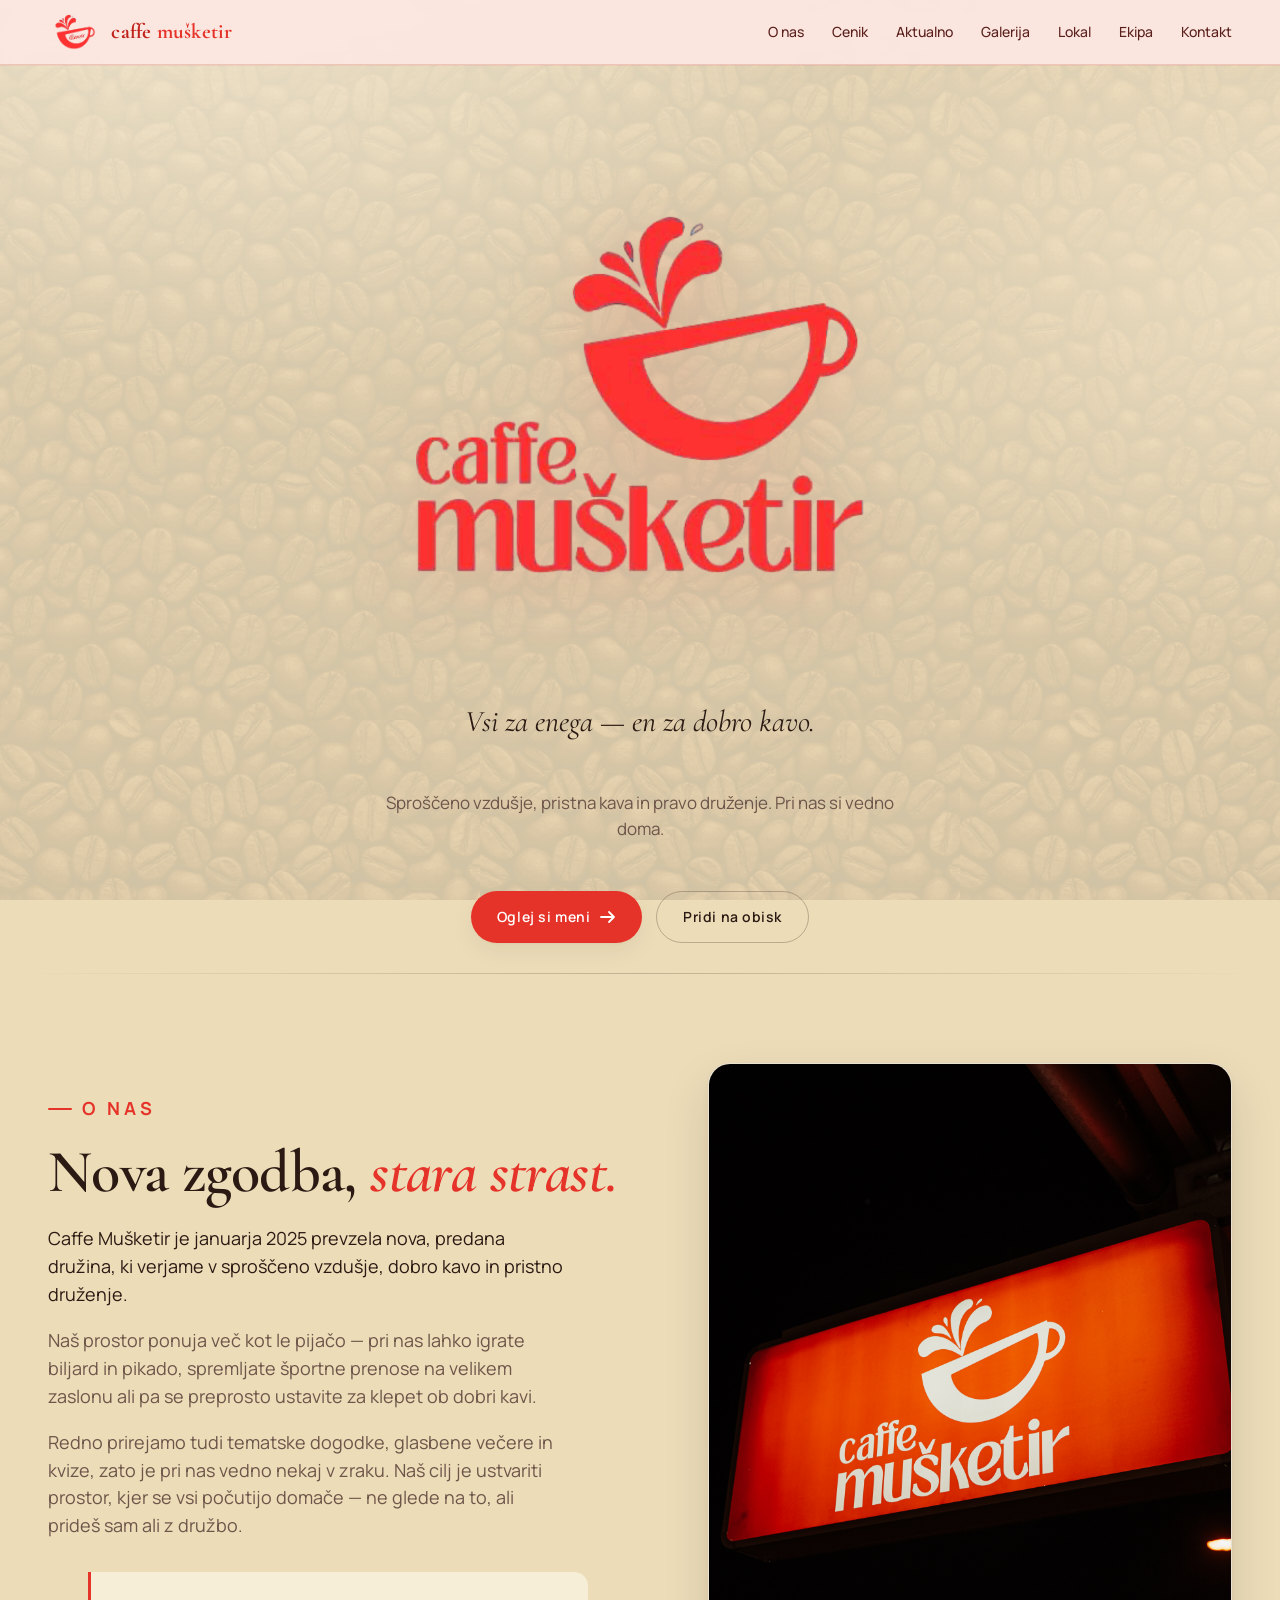
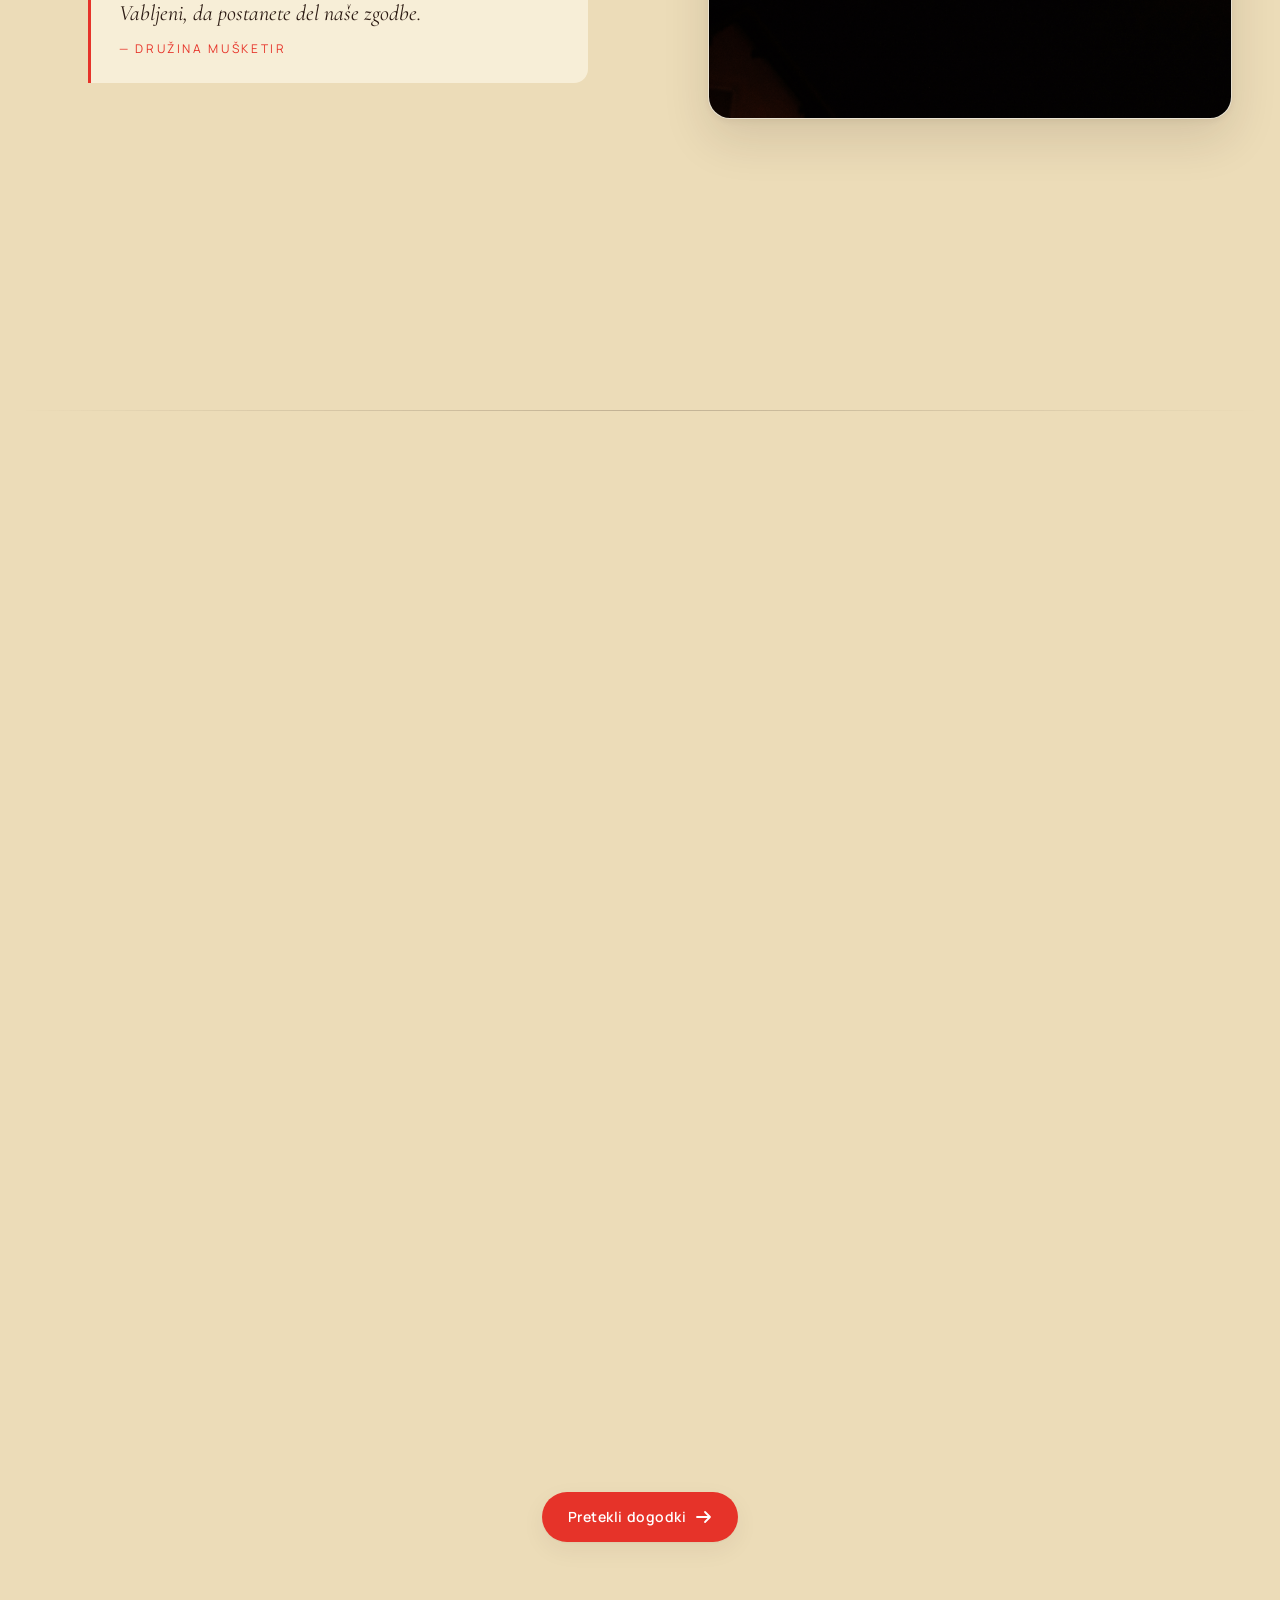
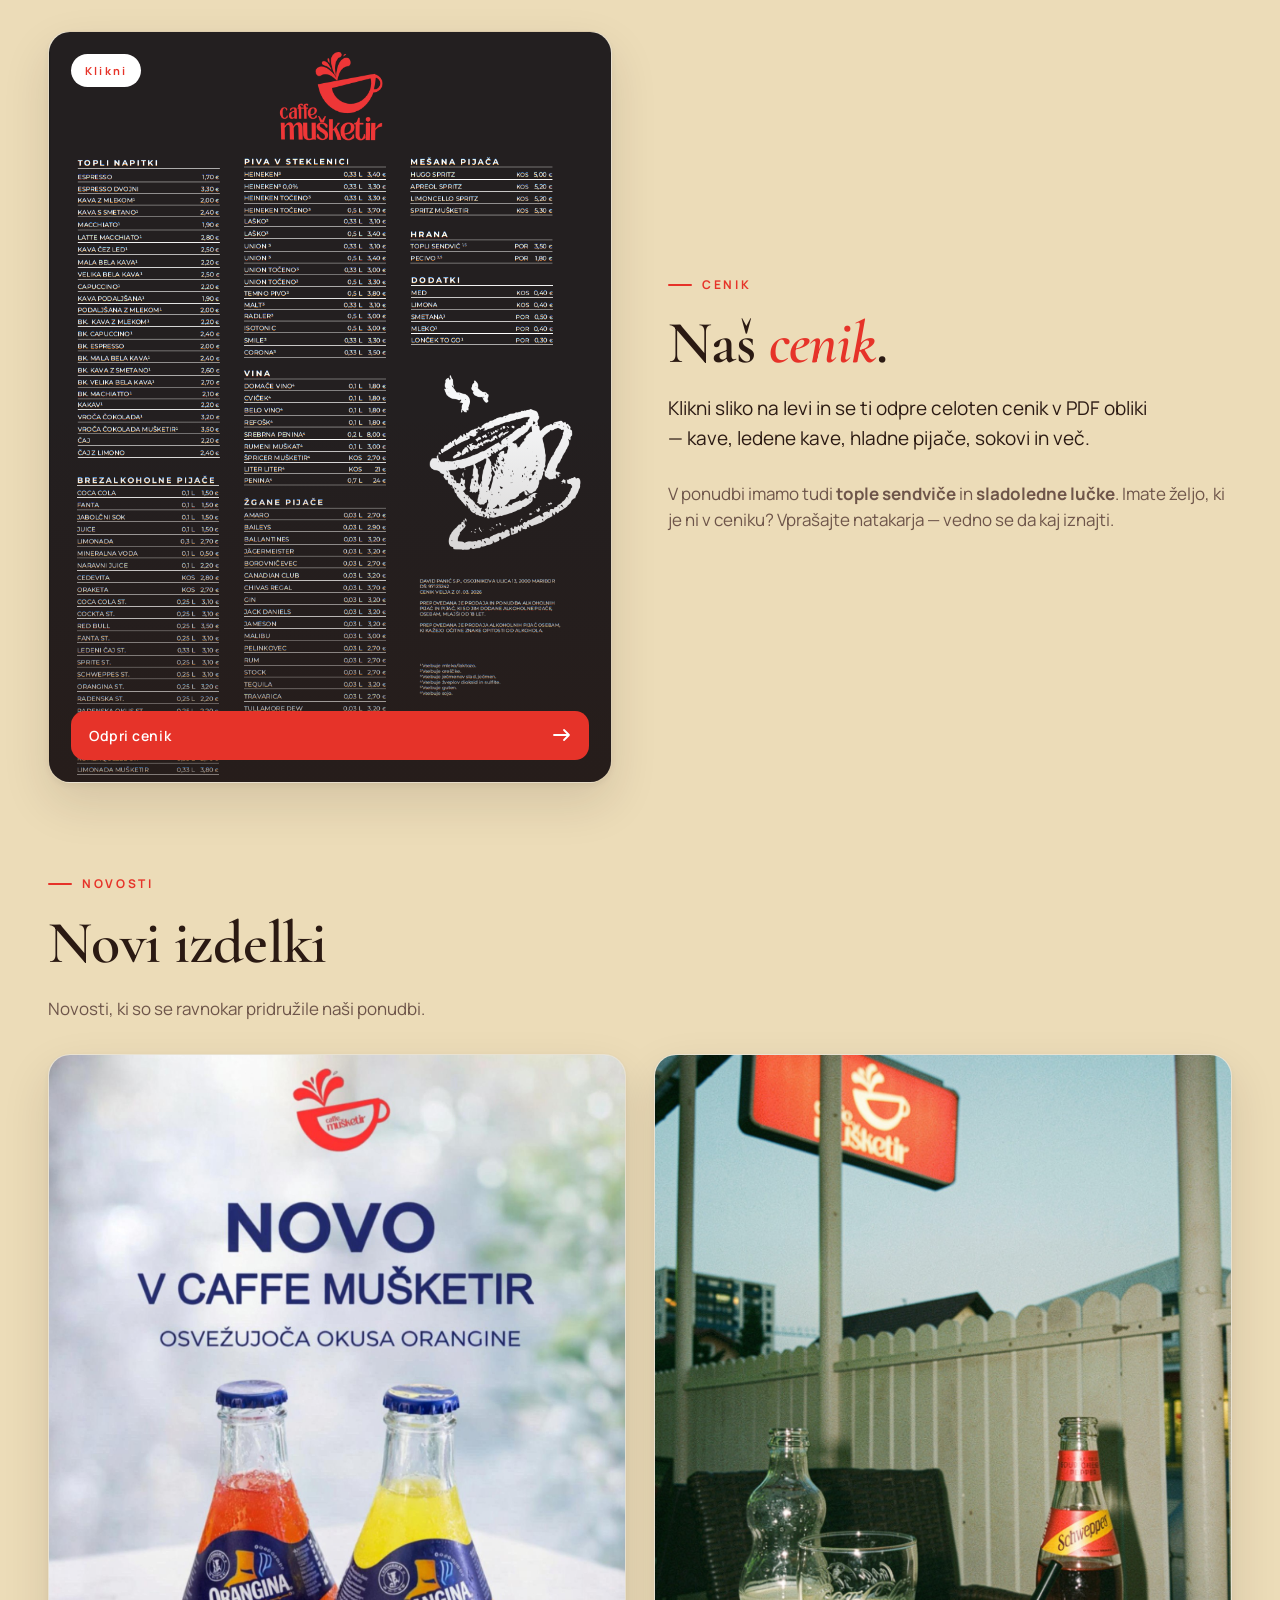
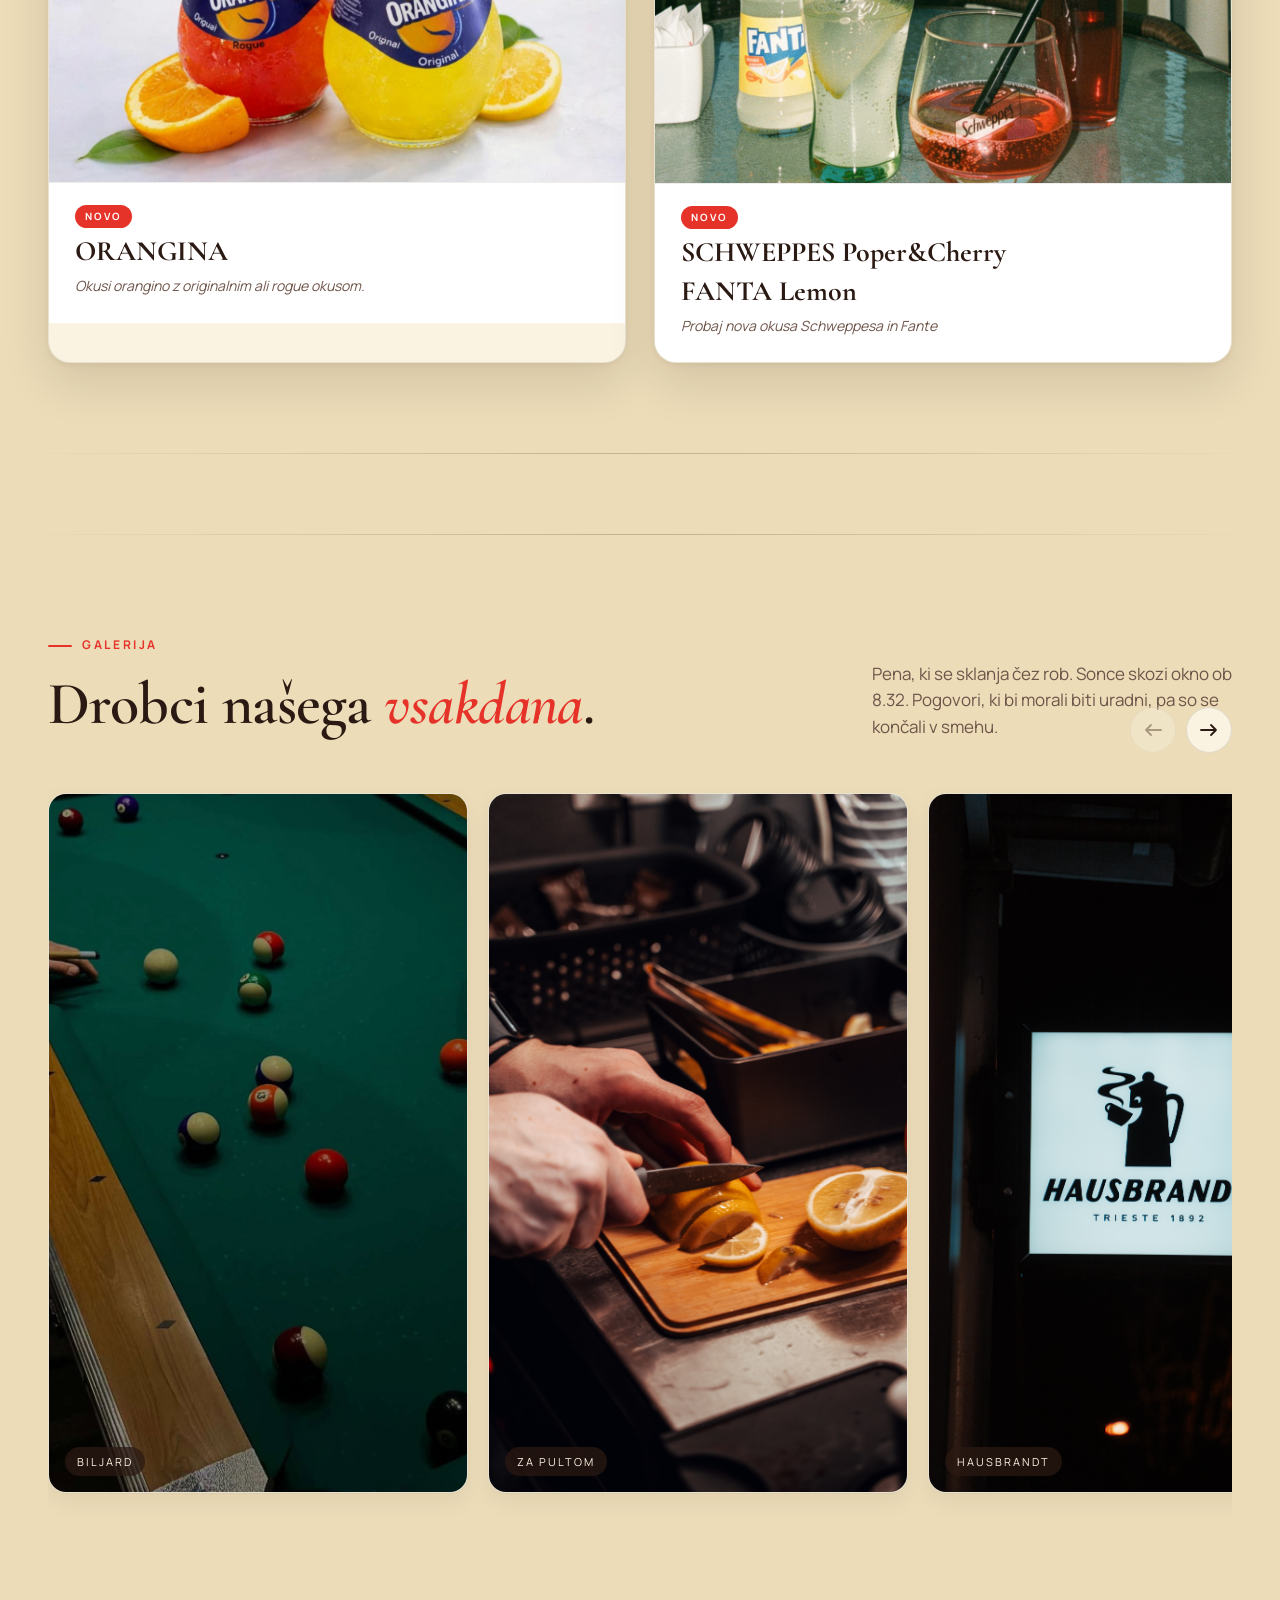
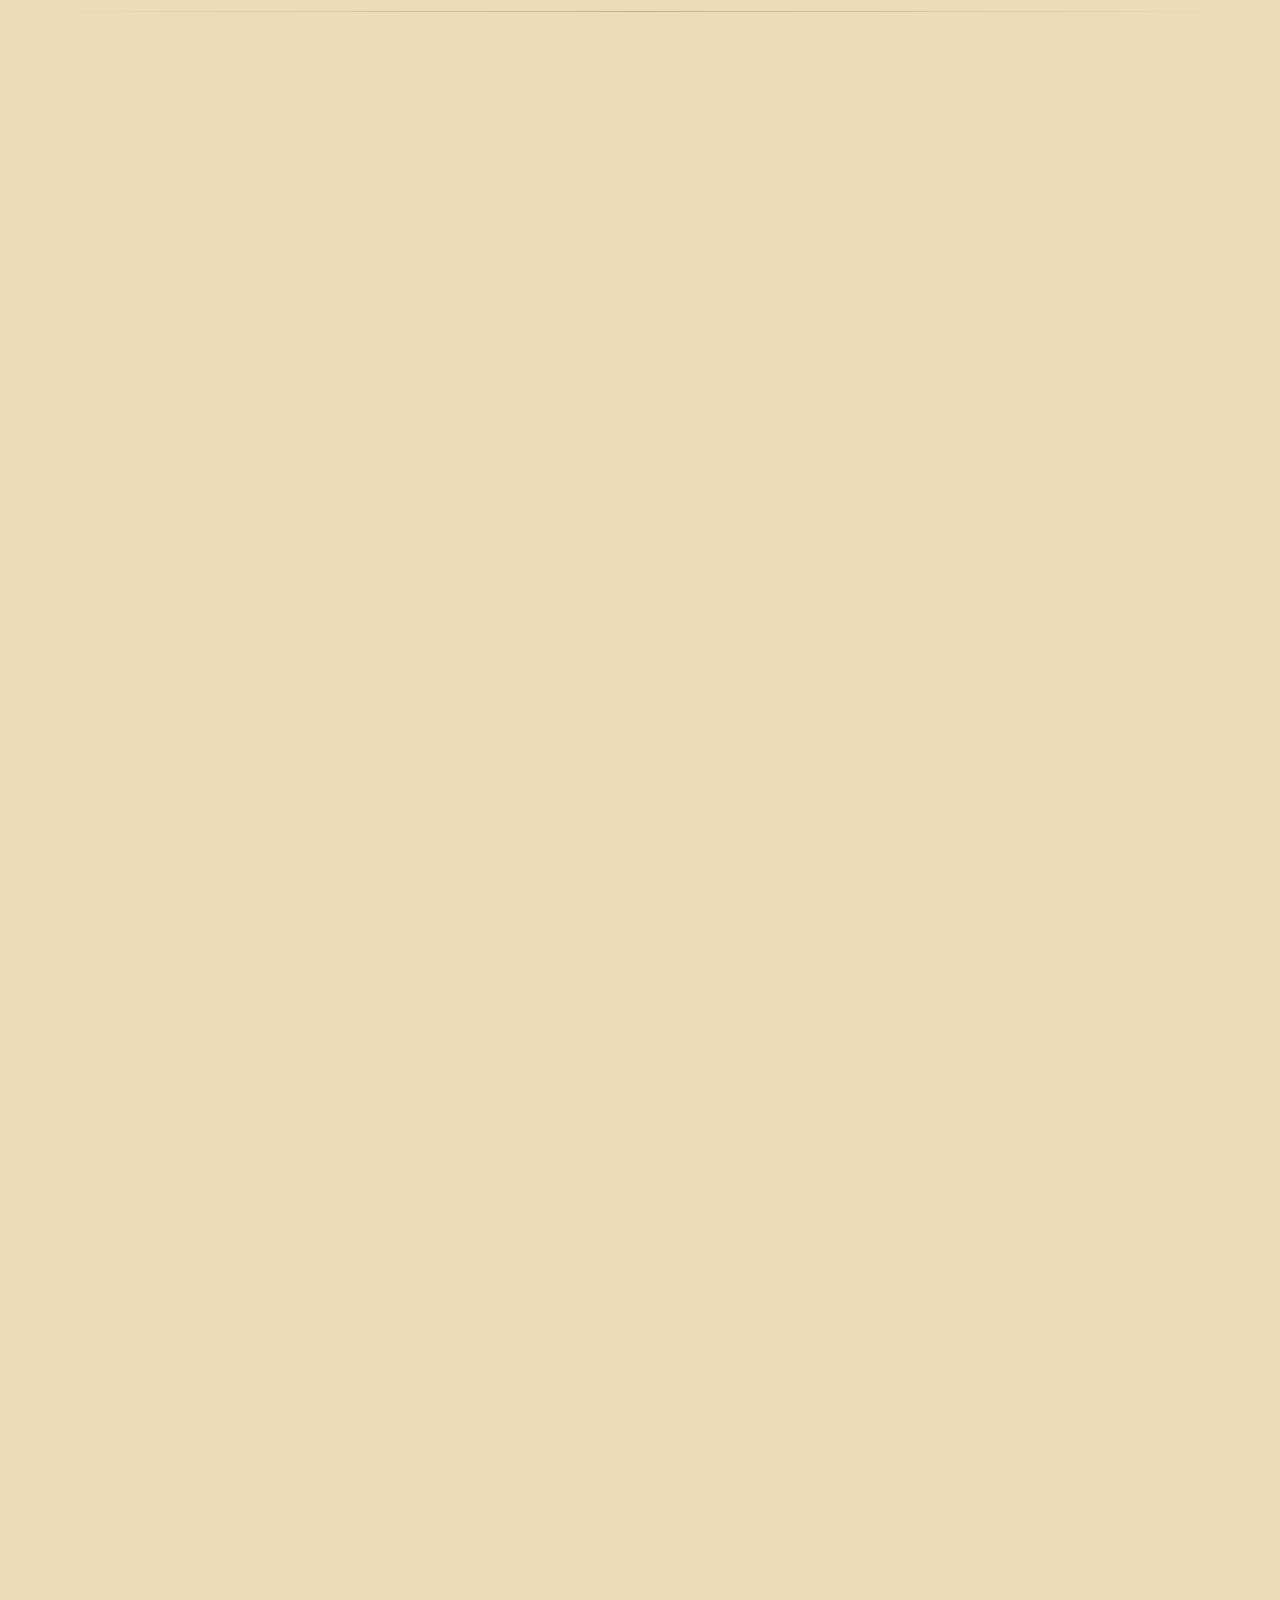
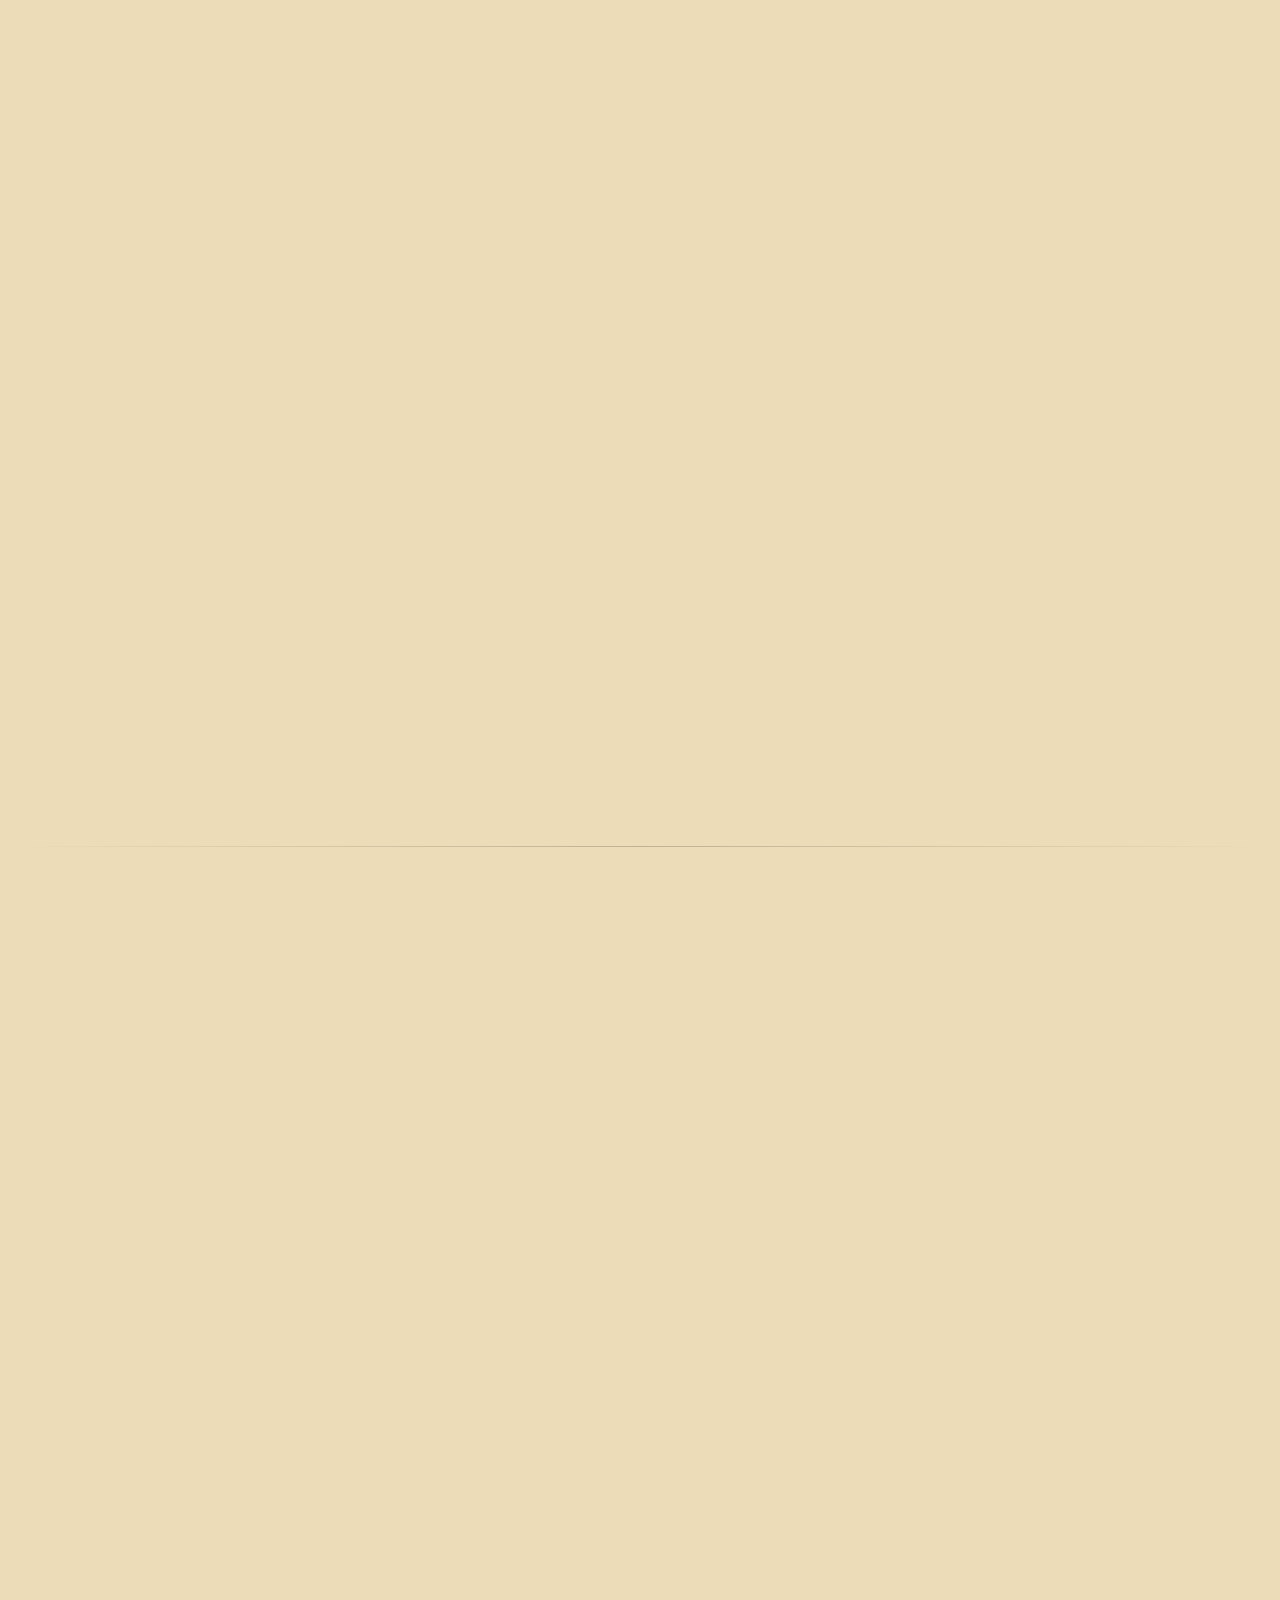
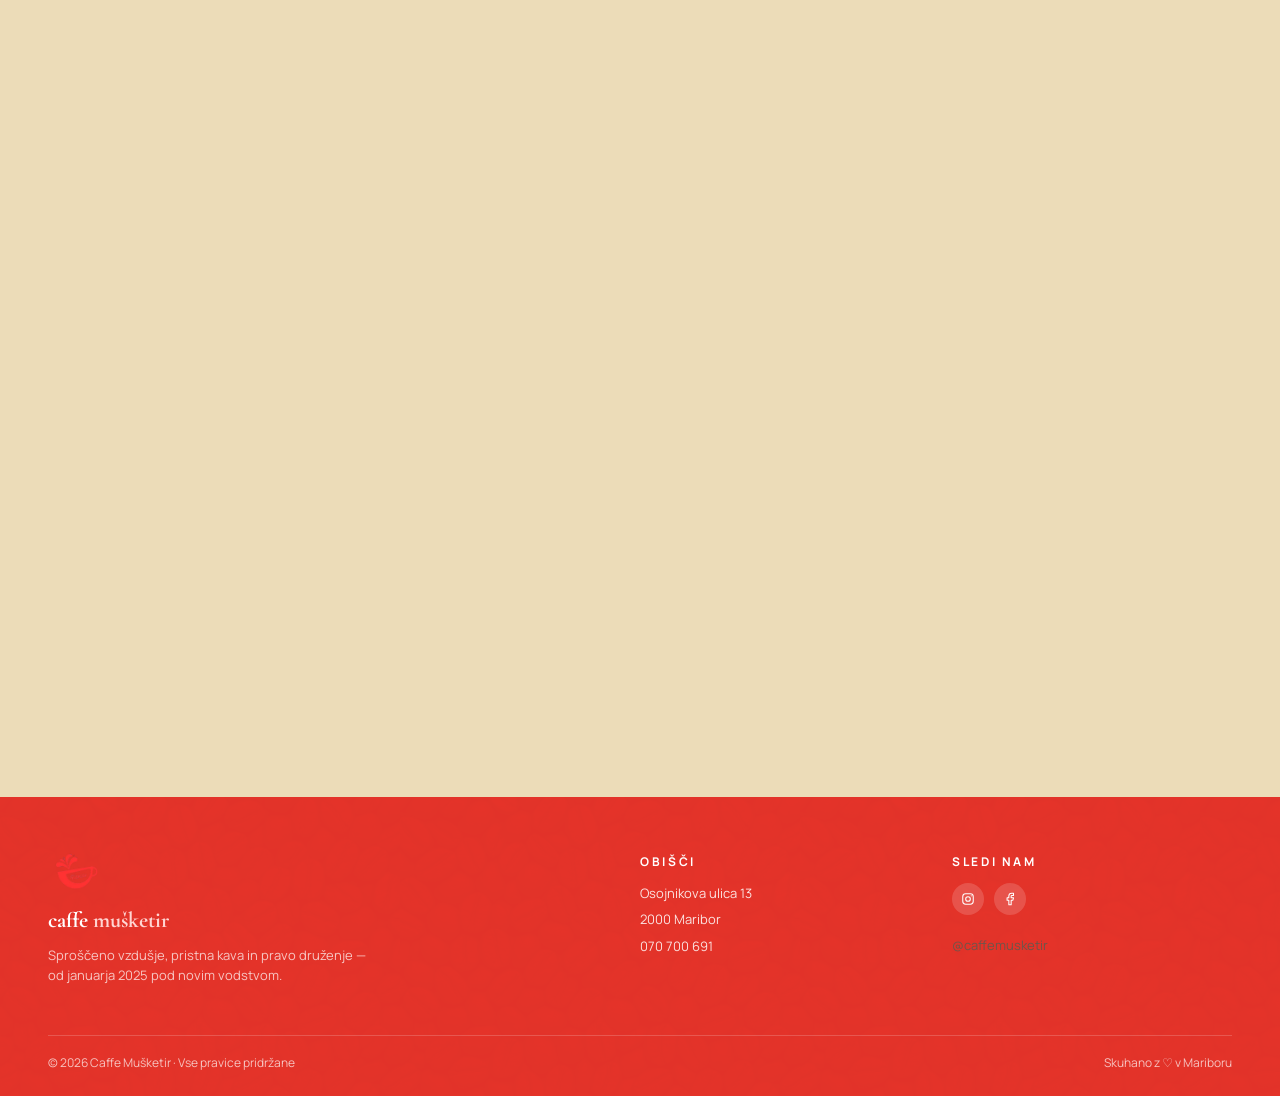
==== commit 03d0afa9: "update" ====
--- a/index.html
+++ b/index.html
@@ -309,7 +309,7 @@
   <div class="wrap">
     <div class="reveal" style="text-align:center; max-width: 640px; margin: 0 auto 56px;">
       <p class="eyebrow" style="justify-content: center;">Obiščite nas</p>
-      <h2>Pridi po kavo. <em class="accent">Ostani po pogovor.</em></h2>
+      <h2>Pridi po kavo. <em class="accent">Ostani za pogovor.</em></h2>
     </div>
 
     <div class="contact-grid">
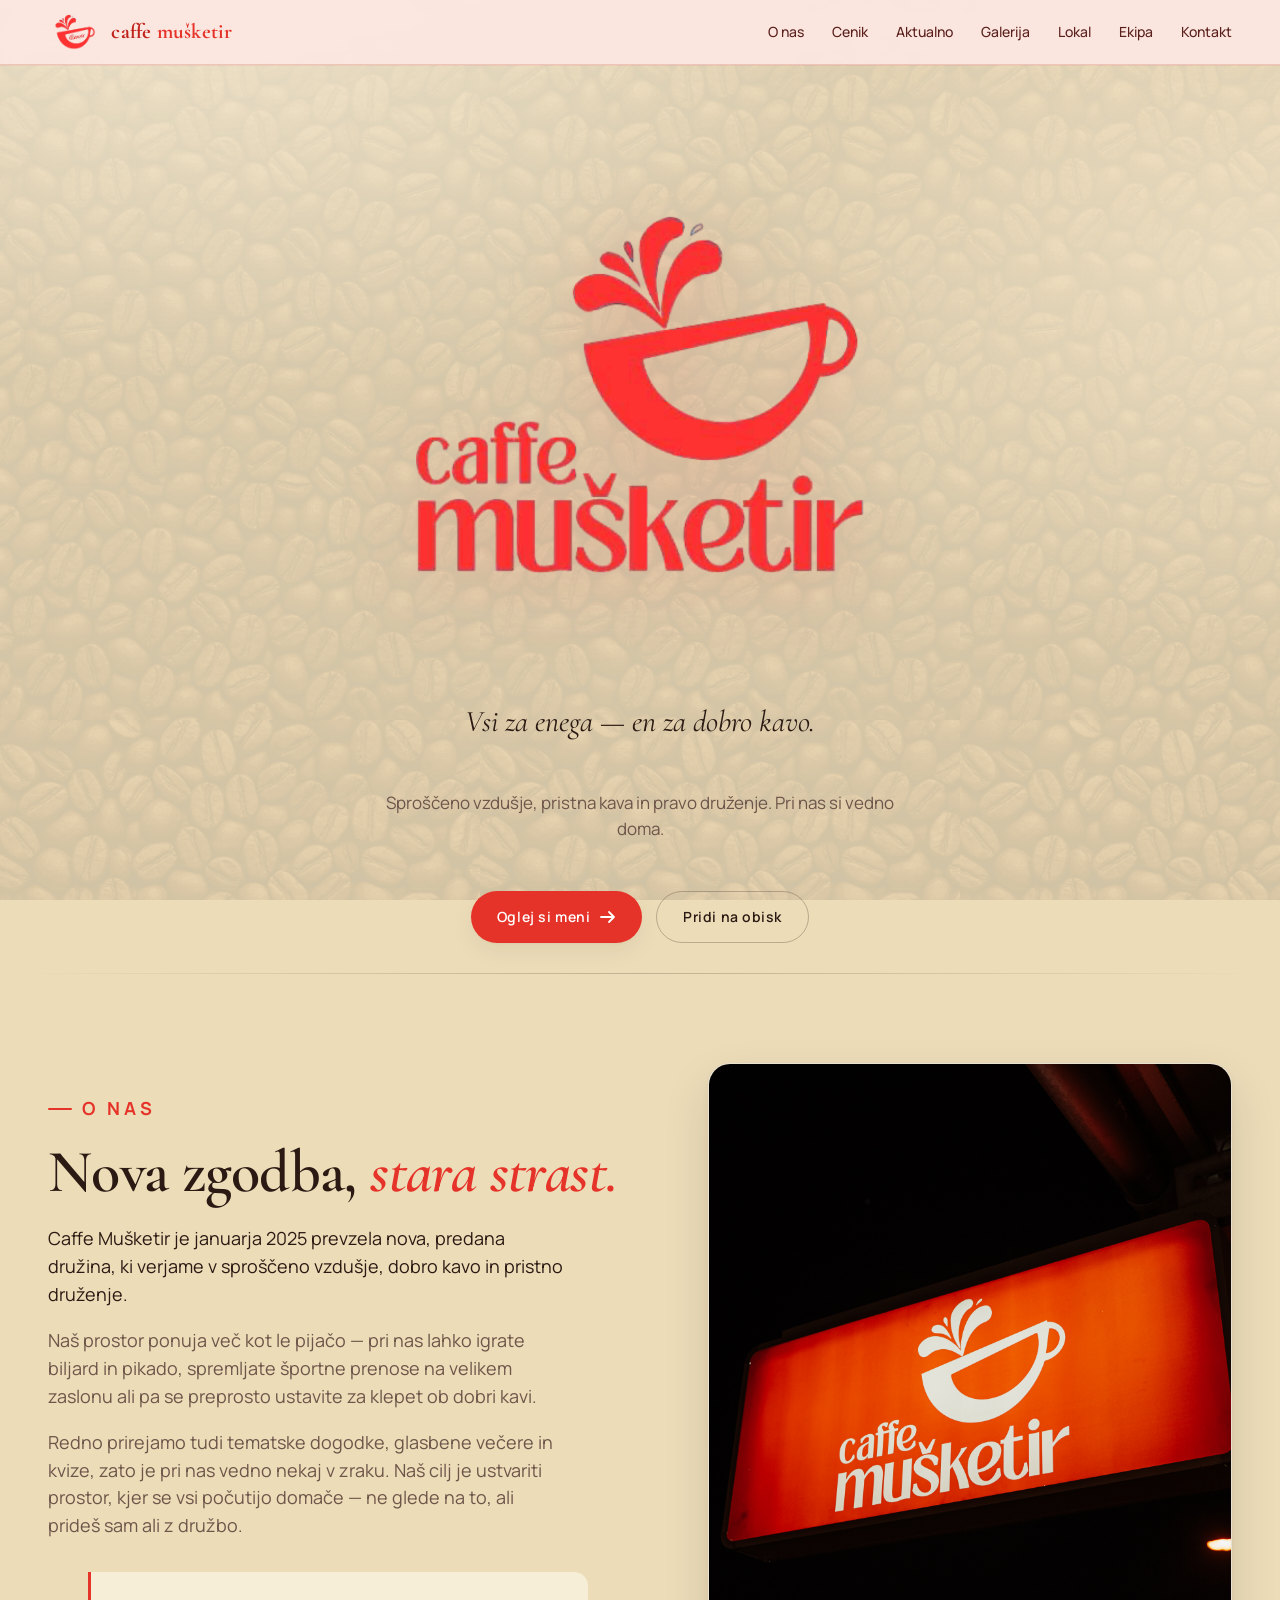
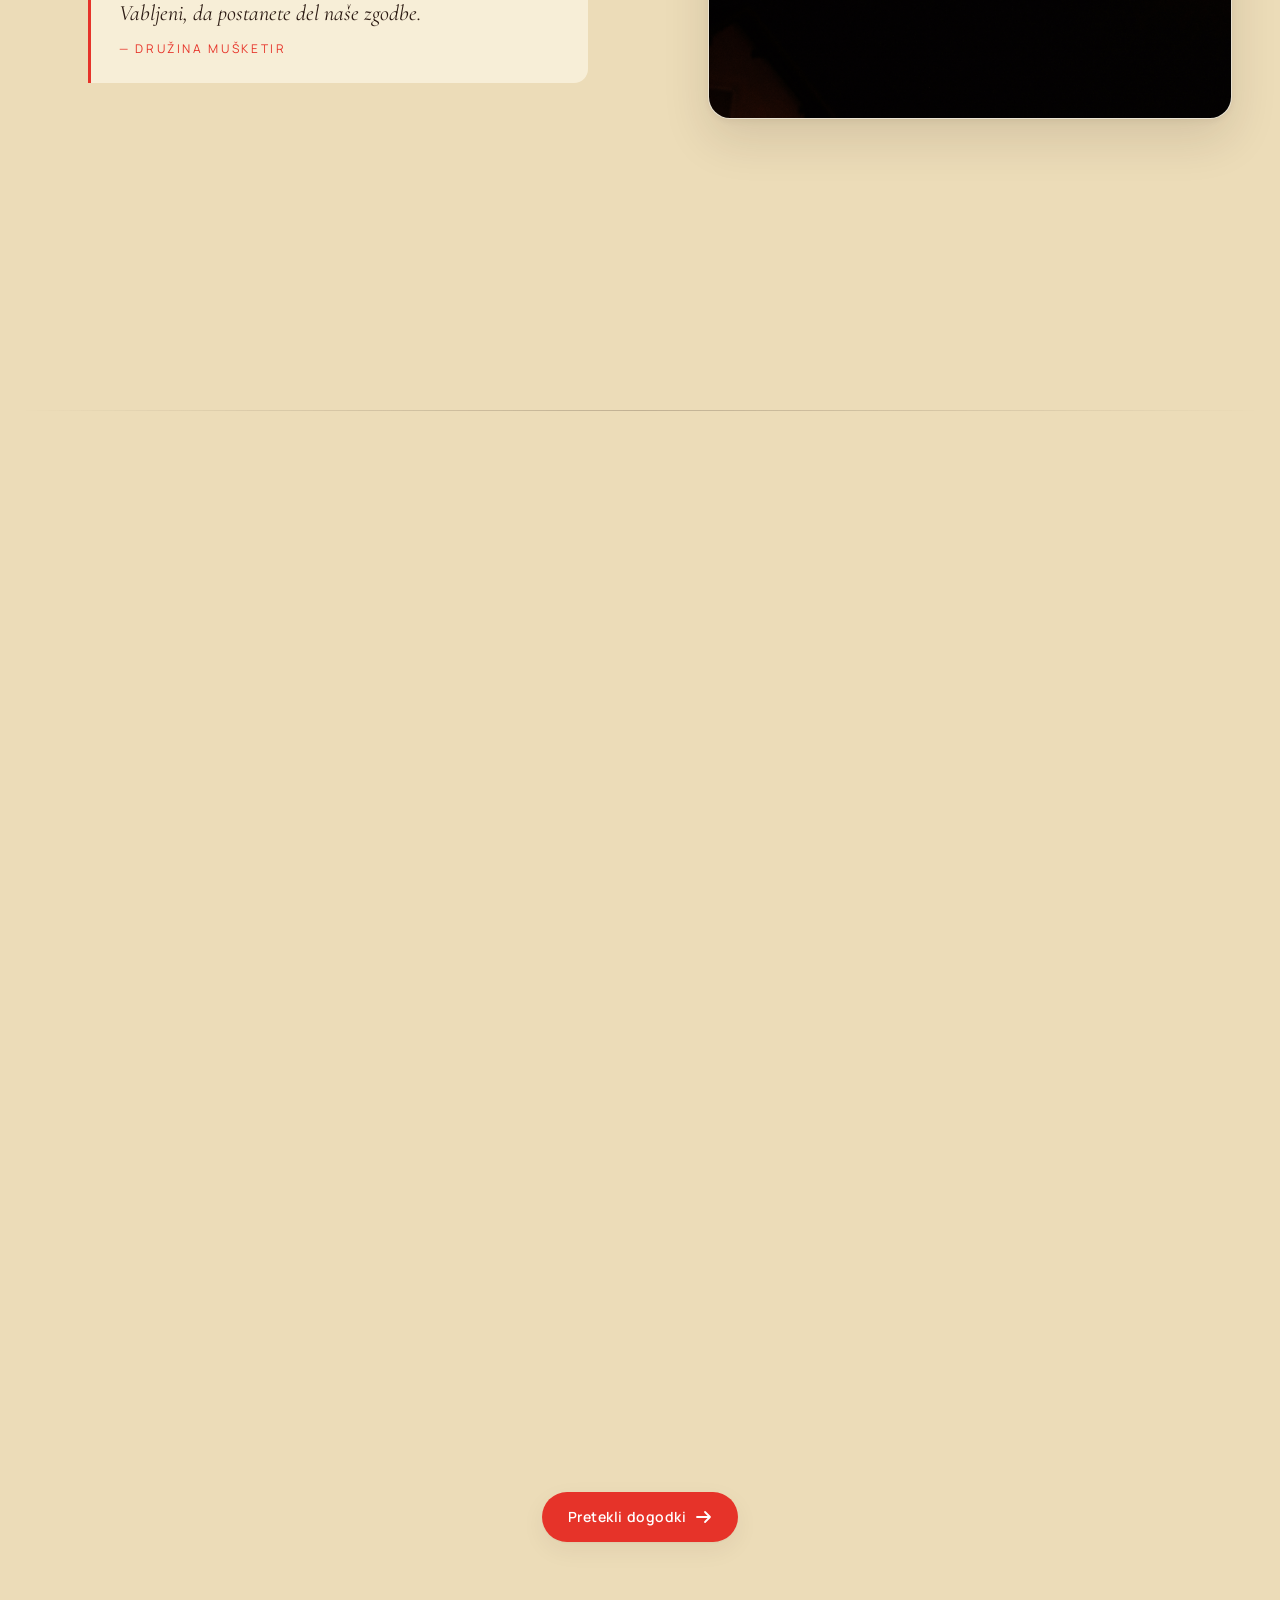
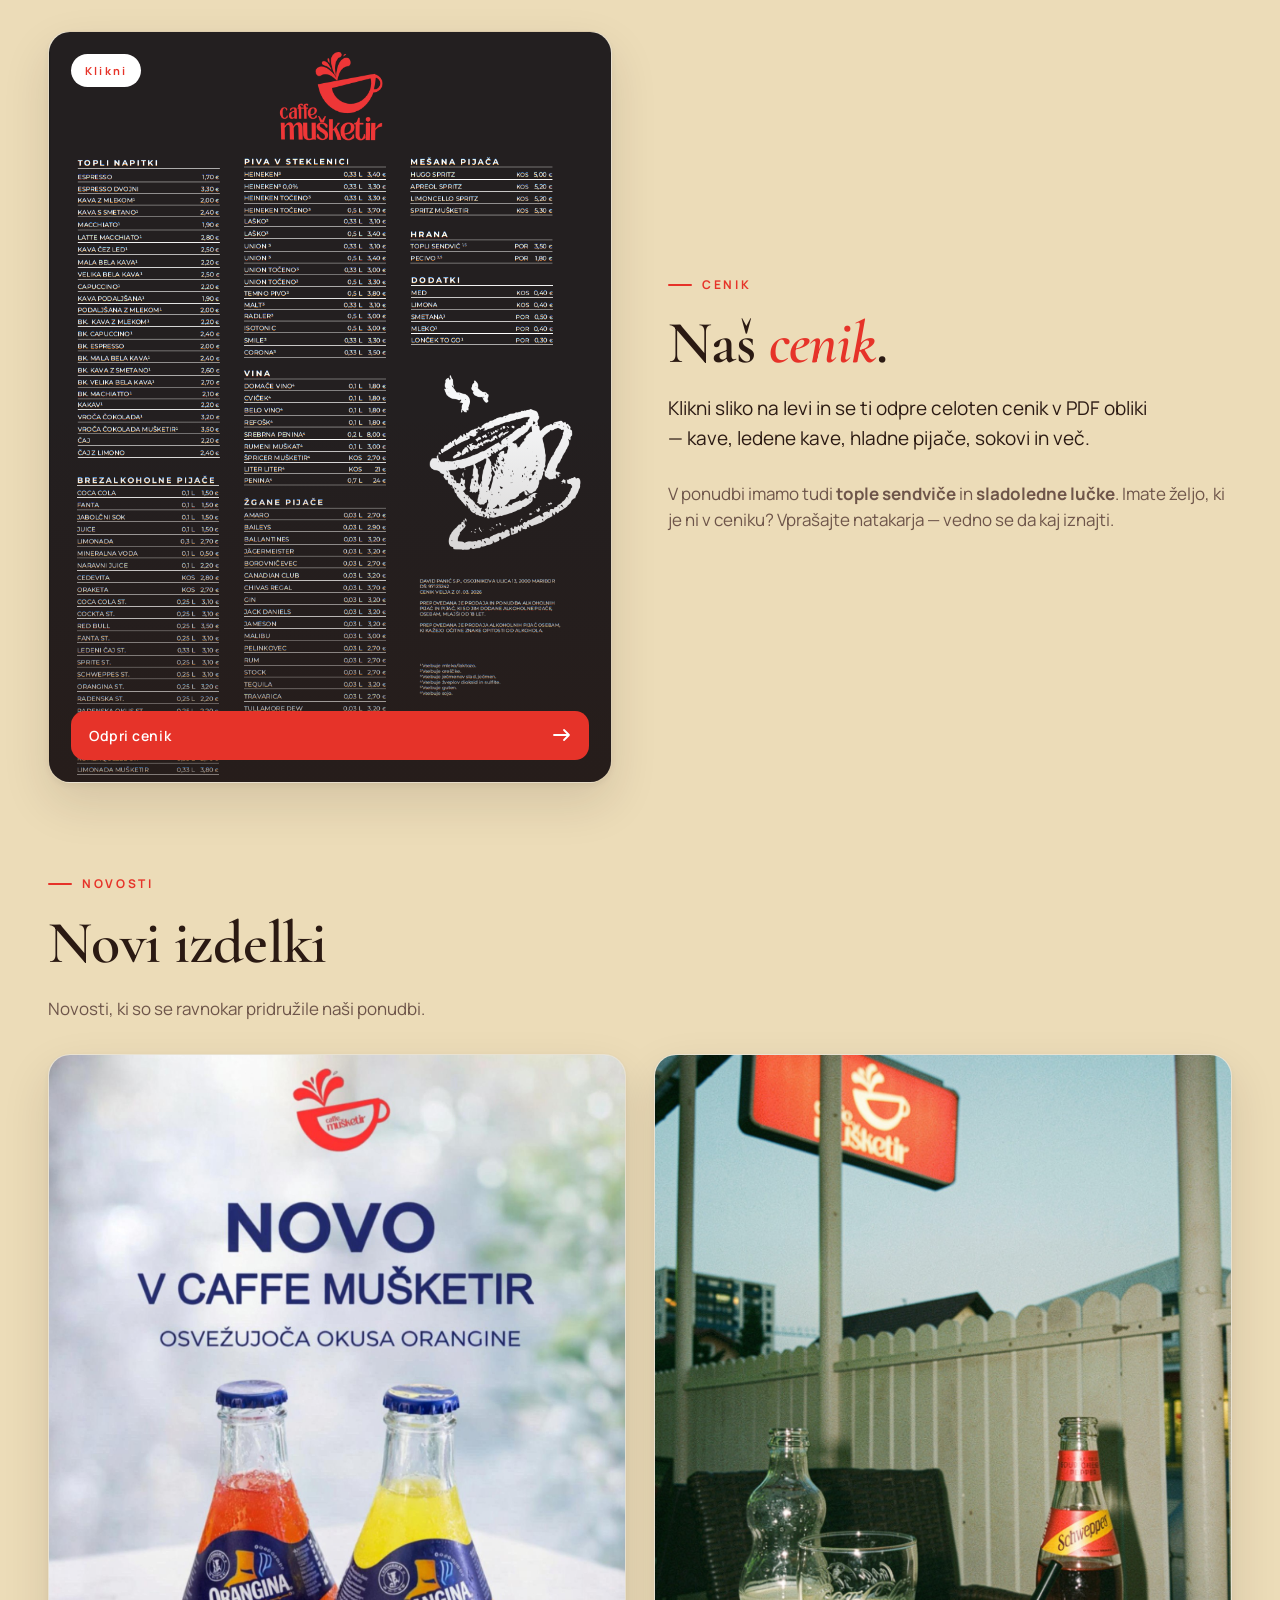
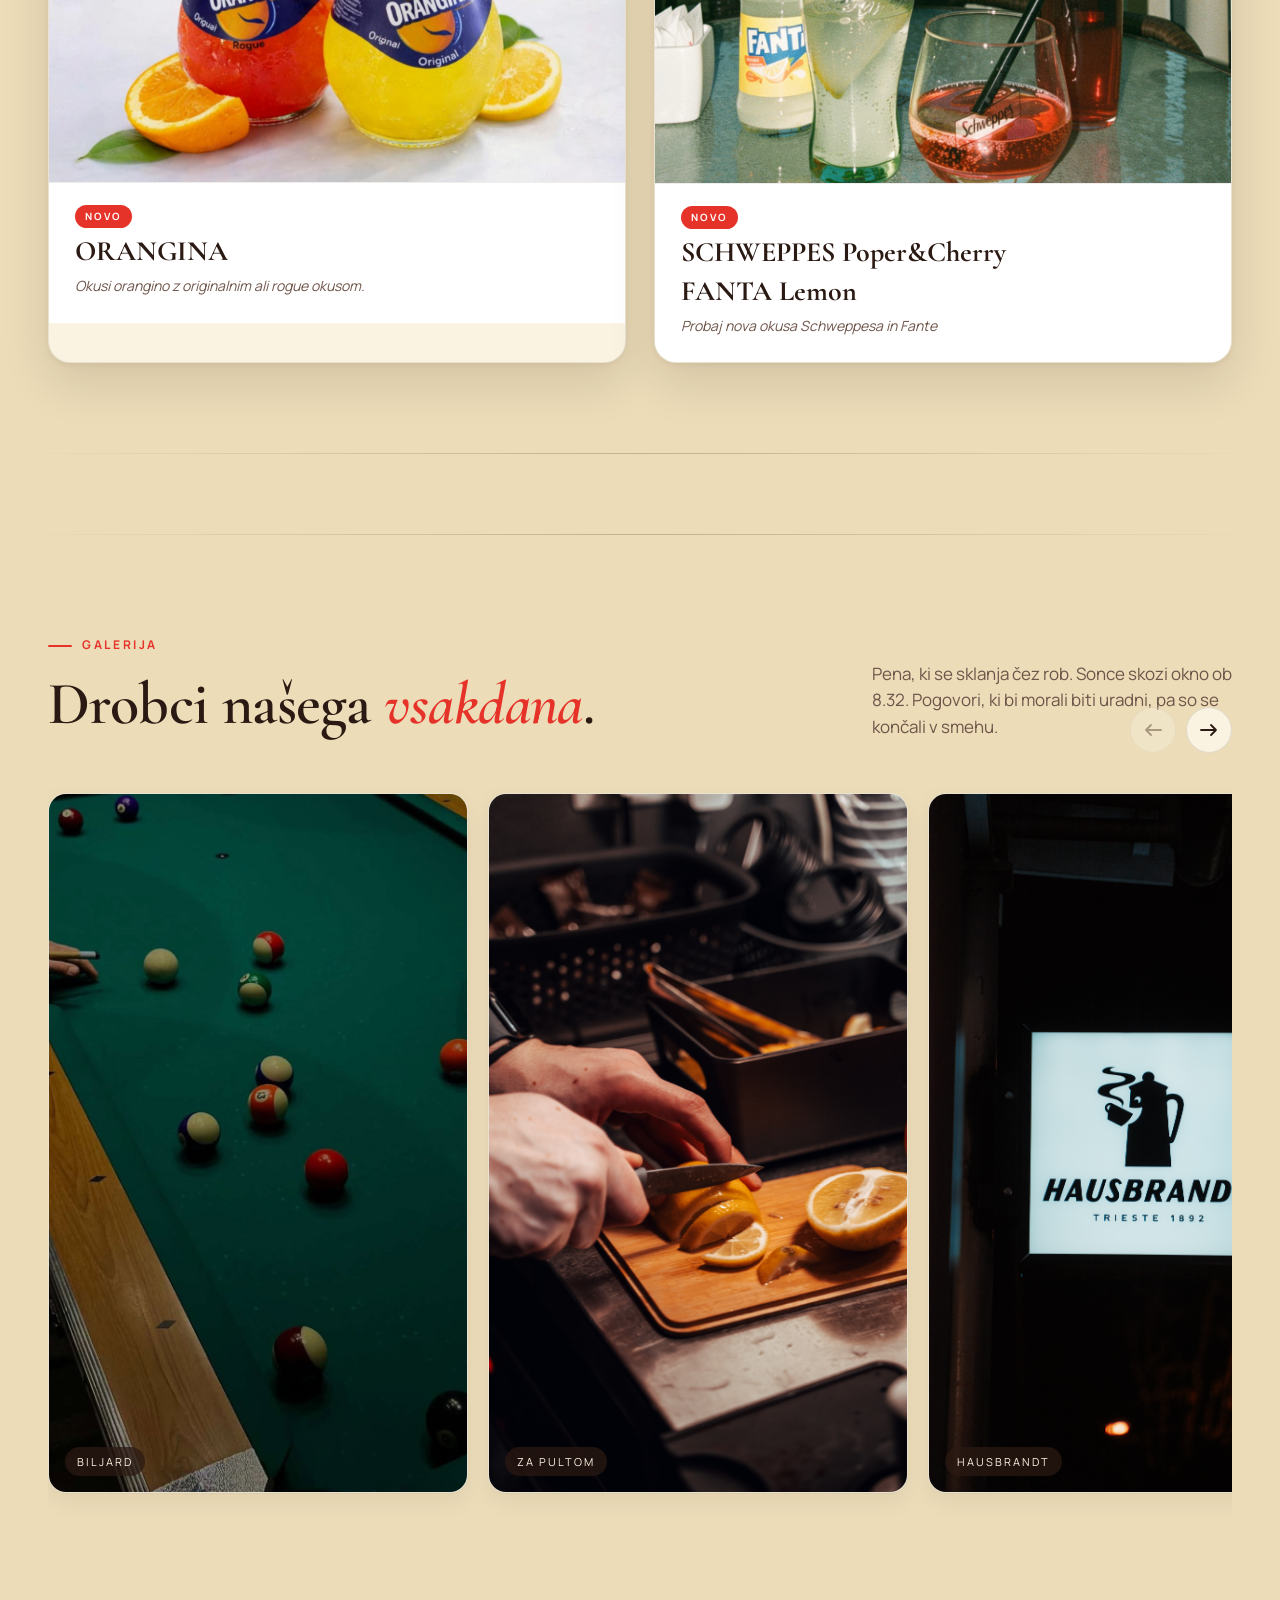
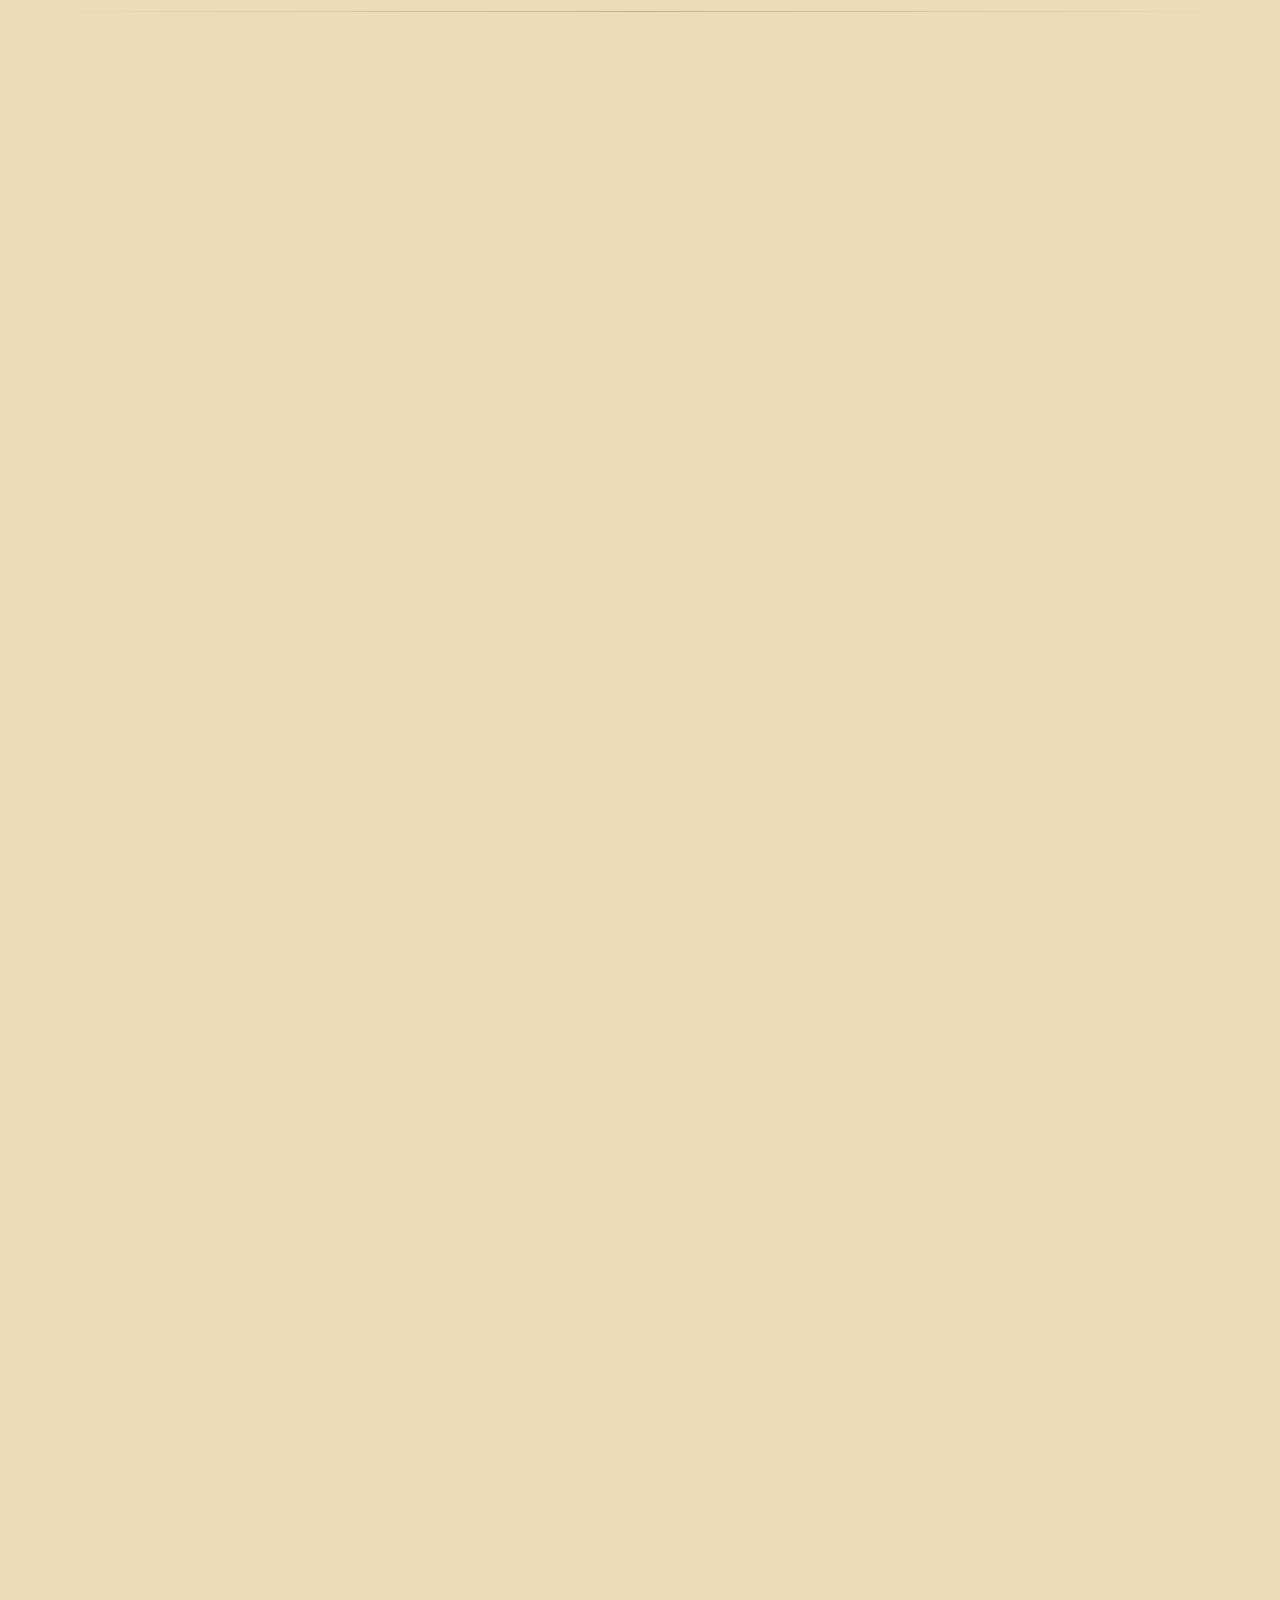
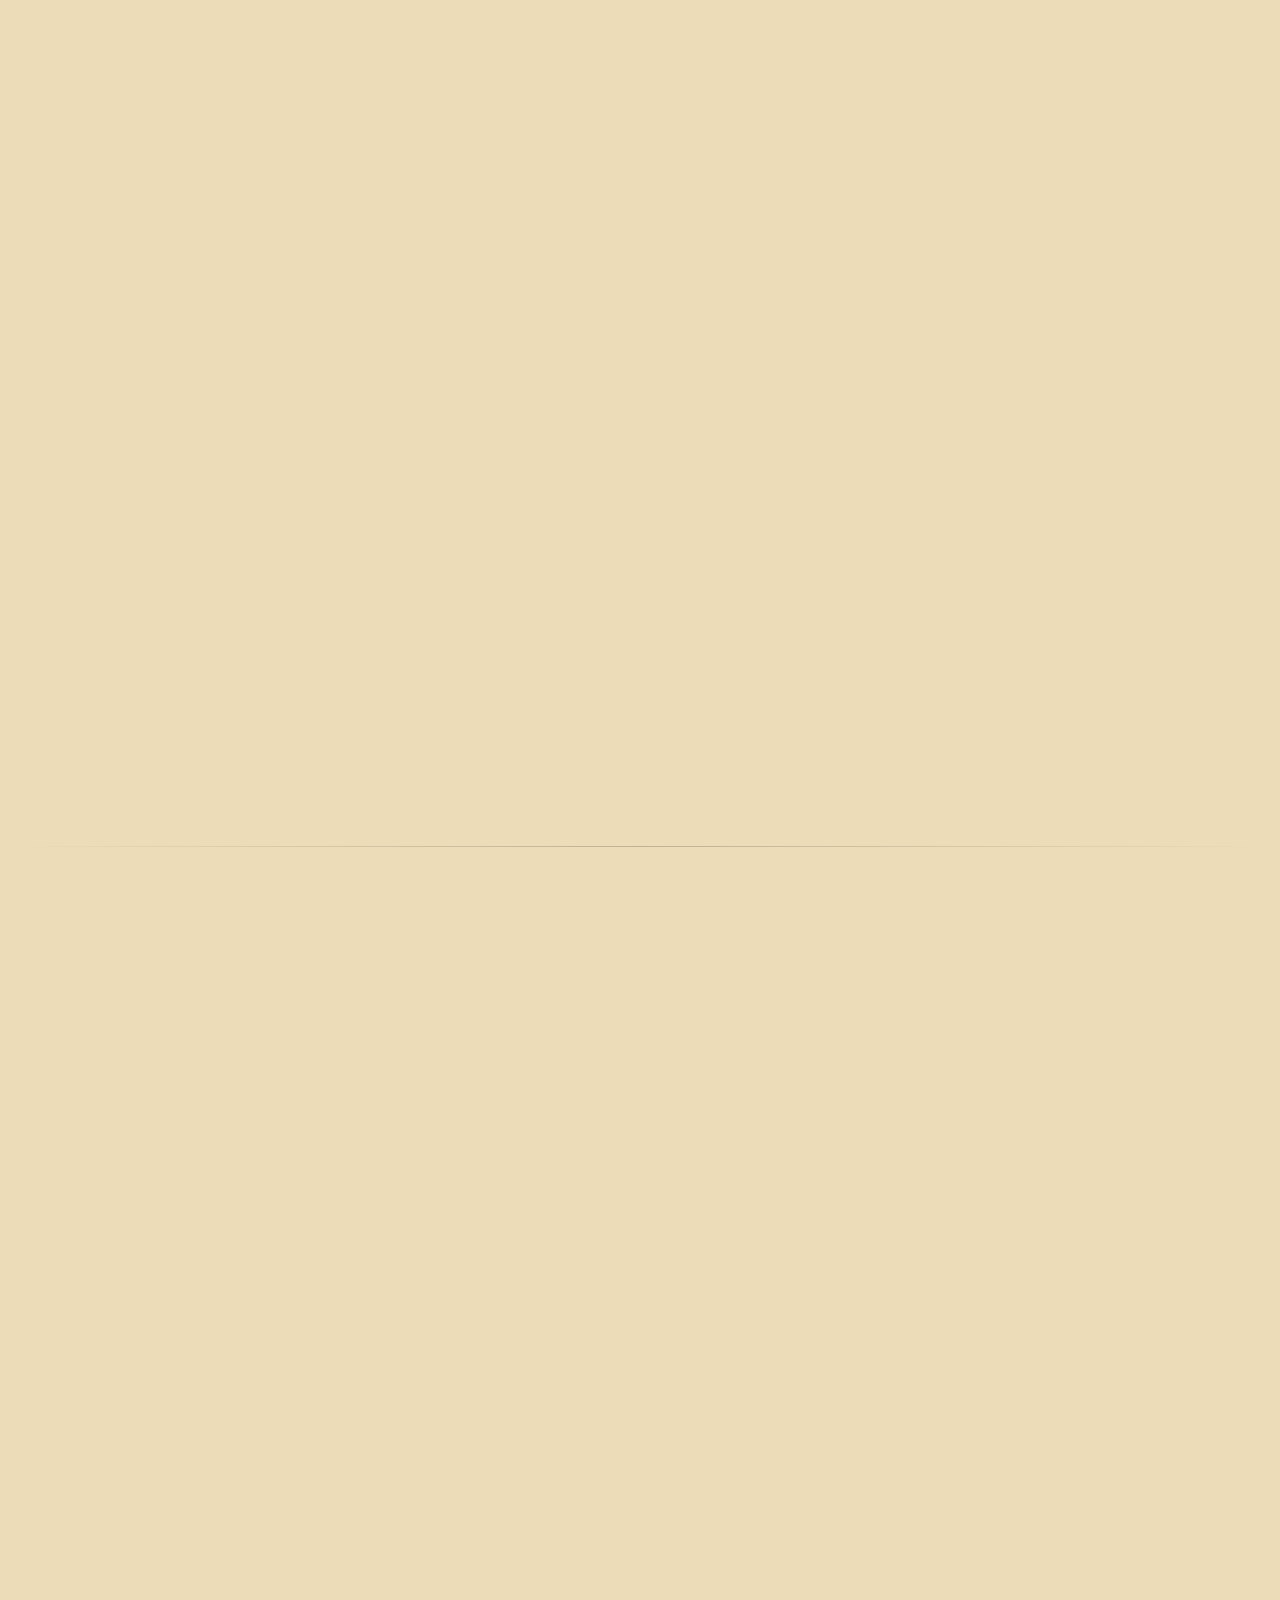
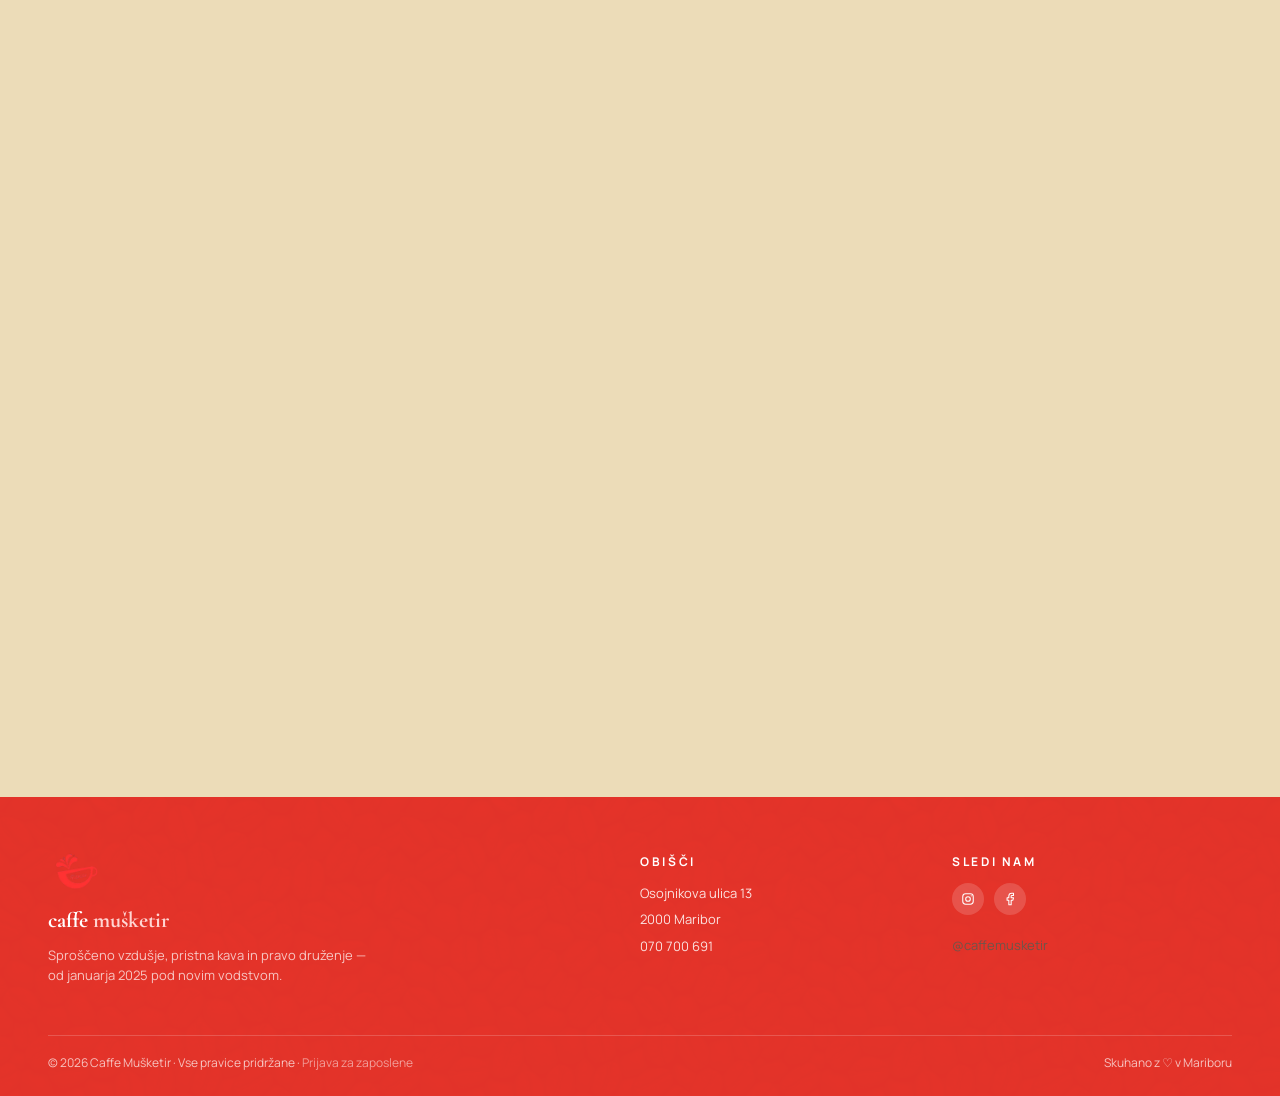
==== commit 17b9bb49: "update urnik" ====
--- a/index.html
+++ b/index.html
@@ -103,7 +103,7 @@
       <p class="eyebrow" style="justify-content:center;">Aktualno</p>
     </div>
     <div class="ak-image-lite reveal delay-1">
-      <img src="assets/aktualno.PNG" alt="Aktualno" />
+      <img src="assets/aktualno.PNG" alt="Aktualno" data-cms="aktualno.image" />
     </div>
   </div>
 </section>
@@ -119,11 +119,11 @@
 <section id="cenik">
   <div class="wrap">
     <div class="menu-grid">
-      <a class="menu-card reveal" href="menu.pdf" target="_blank" rel="noopener" aria-label="Odpri PDF cenika">
+      <a class="menu-card reveal" href="menu.pdf" data-cms-href="cenik.pdf" target="_blank" rel="noopener" aria-label="Odpri PDF cenika">
         <span class="badge">Klikni</span>
         <span class="corner"></span>
         <div class="menu-preview">
-         <img src="assets/cenik-predogled.png" alt="Predogled cenika" />
+         <img src="assets/cenik-predogled.png" alt="Predogled cenika" data-cms="cenik.image" />
         </div>
         <span class="cta">
           Odpri cenik
@@ -134,32 +134,32 @@
       <div class="menu-highlights reveal delay-1">
         <p class="eyebrow">Cenik</p>
         <h2>Naš <em class="accent">cenik</em>.</h2>
-        <p class="lead">Klikni sliko na levi in se ti odpre celoten cenik v PDF obliki — kave, ledene kave, hladne pijače, sokovi in več.</p>
-        <p>V ponudbi imamo tudi <strong>tople sendviče</strong> in <strong>sladoledne lučke</strong>. Imate željo, ki je ni v ceniku? Vprašajte natakarja — vedno se da kaj iznajti.</p>
+        <p class="lead" data-cms="cenik.lead">Klikni sliko na levi in se ti odpre celoten cenik v PDF obliki — kave, ledene kave, hladne pijače, sokovi in več.</p>
+        <p data-cms="cenik.text">V ponudbi imamo tudi <strong>tople sendviče</strong> in <strong>sladoledne lučke</strong>. Imate željo, ki je ni v ceniku? Vprašajte natakarja — vedno se da kaj iznajti.</p>
       </div>
     </div>
 
     <div class="reveal" style="margin-top: 80px;">
       <p class="eyebrow">Novosti</p>
       <h2>Novi izdelki</h2>
-      <p style="max-width: 560px; margin-top: 8px;">Novosti, ki so se ravnokar pridružile naši ponudbi.</p>
+      <p style="max-width: 560px; margin-top: 8px;" data-cms="novosti.intro">Novosti, ki so se ravnokar pridružile naši ponudbi.</p>
     </div>
     <div class="posters-grid reveal delay-1">
       <article class="poster poster-stacked">
-        <div class="poster-img"><img src="assets/novost1.jpeg" alt="Novi izdelek 1" /></div>
+        <div class="poster-img"><img src="assets/novost1.jpeg" alt="Novi izdelek 1" data-cms="novosti.card1.image" /></div>
         <div class="pcaption-below">
-          <span class="pbadge">Novo</span>
-          <span class="pname">ORANGINA</span>
-          <span class="pdesc">Okusi orangino z originalnim ali rogue okusom.</span>
+          <span class="pbadge" data-cms="novosti.card1.badge">Novo</span>
+          <span class="pname" data-cms="novosti.card1.name">ORANGINA</span>
+          <span class="pdesc" data-cms="novosti.card1.desc">Okusi orangino z originalnim ali rogue okusom.</span>
         </div>
       </article>
       <article class="poster poster-stacked">
-        <div class="poster-img"><img src="assets/novost2.JPEG" alt="Novi izdelek 2" /></div>
+        <div class="poster-img"><img src="assets/novost2.JPEG" alt="Novi izdelek 2" data-cms="novosti.card2.image" /></div>
         <div class="pcaption-below">
-          <span class="pbadge">NOVO</span>
-          <span class="pname">SCHWEPPES Poper&Cherry</span>
-          <span class="pname">FANTA Lemon</span>
-          <span class="pdesc">Probaj nova okusa Schweppesa in Fante</span>
+          <span class="pbadge" data-cms="novosti.card2.badge">NOVO</span>
+          <span class="pname" data-cms="novosti.card2.name">SCHWEPPES Poper&Cherry</span>
+          <span class="pname" data-cms="novosti.card2.name2">FANTA Lemon</span>
+          <span class="pdesc" data-cms="novosti.card2.desc">Probaj nova okusa Schweppesa in Fante</span>
         </div>
       </article>
     </div>
@@ -229,15 +229,15 @@
         <p class="eyebrow">Lokal</p>
         <h2>Naš prostor — <em class="accent">vaš drugi dom</em>.</h2>
       </div>
-      <p style="max-width: 380px;">Topla lesena oprema, mehka svetloba, kotički za samoto in mize za druženje. Spredaj kava, zadaj pa še veliko več.</p>
+      <p style="max-width: 380px;" data-cms="lokal.text">Topla lesena oprema, mehka svetloba, kotički za samoto in mize za druženje. Spredaj kava, zadaj pa še veliko več.</p>
     </div>
 
     <div class="place-collage reveal delay-1">
-      <div class="tile-a"><img src="assets/lokal/IMG_9676.JPEG" alt="Glavni prostor" /></div>
-      <div class="tile-b"><img src="assets/lokal/IMG_9675.JPEG" alt="Pult in aparat" /></div>
-      <div class="tile-c"><img src="assets/lokal/IMG_9685.JPEG" alt="Detajl" /></div>
-      <div class="tile-d"><img src="assets/lokal/IMG_9679.JPEG" alt="Terasa zunaj" /></div>
-      <div class="tile-e"><img src="assets/lokal/IMG_9674.JPEG" alt="Mirni kotiček" /></div>
+      <div class="tile-a"><img src="assets/lokal/IMG_9676.JPEG" alt="Glavni prostor" data-cms="lokal.img1" /></div>
+      <div class="tile-b"><img src="assets/lokal/IMG_9675.JPEG" alt="Pult in aparat" data-cms="lokal.img2" /></div>
+      <div class="tile-c"><img src="assets/lokal/IMG_9685.JPEG" alt="Detajl" data-cms="lokal.img3" /></div>
+      <div class="tile-d"><img src="assets/lokal/IMG_9679.JPEG" alt="Terasa zunaj" data-cms="lokal.img4" /></div>
+      <div class="tile-e"><img src="assets/lokal/IMG_9674.JPEG" alt="Mirni kotiček" data-cms="lokal.img5" /></div>
     </div>
 
     <!-- PROSTOR ZADAJ -->
@@ -245,7 +245,7 @@
       <div class="ztext">
         <p class="eyebrow">Prostor zadaj</p>
         <h2>Za pultom se igra <em class="accent">resno</em>.</h2>
-        <p class="lead">Velik zadnji prostor s pravim klubskim duhom — biljard, pikado in udobni kavči za večere, ki se zavlečejo do polnoči.</p>
+        <p class="lead" data-cms="zadaj.lead">Velik zadnji prostor s pravim klubskim duhom — biljard, pikado in udobni kavči za večere, ki se zavlečejo do polnoči.</p>
         <ul class="features">
           <li><span class="fi">
             <svg width="18" height="18" viewBox="0 0 24 24" fill="none"><circle cx="12" cy="12" r="9" stroke="currentColor" stroke-width="1.8"/><circle cx="12" cy="12" r="3.5" stroke="currentColor" stroke-width="1.8"/></svg>
@@ -262,9 +262,9 @@
         </ul>
       </div>
       <div class="zphotos">
-        <div class="za"><img src="assets/lokal/IMG_9656.JPEG" alt="Biljardna miza" /></div>
-        <div><img src="assets/lokal/IMG_9672.JPEG" alt="Pikado" /></div>
-        <div><img src="assets/lokal/IMG_9672.JPEG" alt="Separeji" /></div>
+        <div class="za"><img src="assets/lokal/IMG_9656.JPEG" alt="Biljardna miza" data-cms="zadaj.img1" /></div>
+        <div><img src="assets/lokal/IMG_9672.JPEG" alt="Pikado" data-cms="zadaj.img2" /></div>
+        <div><img src="assets/lokal/IMG_9672.JPEG" alt="Separeji" data-cms="zadaj.img3" /></div>
       </div>
     </div>
   </div>
@@ -316,13 +316,13 @@
       <div class="info-card reveal">
         <h3>Odpiralni čas</h3>
         <ul class="hours-list">
-          <li><span class="day">Ponedeljek</span><span class="time">07:00 – 23:00</span></li>
-          <li><span class="day">Torek</span><span class="time">07:00 – 23:00</span></li>
-          <li><span class="day">Sreda</span><span class="time">07:00 – 23:00</span></li>
-          <li><span class="day">Četrtek</span><span class="time">07:00 – 23:00</span></li>
-          <li><span class="day">Petek</span><span class="time">07:00 – 00:00</span></li>
-          <li><span class="day">Sobota</span><span class="time">08:00 – 00:00</span></li>
-          <li><span class="day">Nedelja &amp; prazniki</span><span class="time">08:00 – 22:00</span></li>
+          <li><span class="day">Ponedeljek</span><span class="time" data-cms="hours.pon">07:00 – 23:00</span></li>
+          <li><span class="day">Torek</span><span class="time" data-cms="hours.tor">07:00 – 23:00</span></li>
+          <li><span class="day">Sreda</span><span class="time" data-cms="hours.sre">07:00 – 23:00</span></li>
+          <li><span class="day">Četrtek</span><span class="time" data-cms="hours.cet">07:00 – 23:00</span></li>
+          <li><span class="day">Petek</span><span class="time" data-cms="hours.pet">07:00 – 00:00</span></li>
+          <li><span class="day">Sobota</span><span class="time" data-cms="hours.sob">08:00 – 00:00</span></li>
+          <li><span class="day">Nedelja &amp; prazniki</span><span class="time" data-cms="hours.ned">08:00 – 22:00</span></li>
         </ul>
         <span class="now-open"><span class="dot"></span><span>Trenutno odprto</span></span>
       </div>
@@ -417,12 +417,15 @@
       </div>
     </div>
     <div class="footer-bottom">
-      <span>© 2026 Caffe Mušketir · Vse pravice pridržane</span>
+      <span>© 2026 Caffe Mušketir · Vse pravice pridržane · <a href="prijava.html" style="text-decoration:none; opacity:.75;">Prijava za zaposlene</a></span>
       <span>Skuhano z ♡ v Mariboru</span>
     </div>
   </div>
 </footer>
 
+<script src="firebase-config.js"></script>
+<script src="content-loader.js"></script>
+<script src="auth.js"></script>
 <script src="site.js"></script>
 
 <!-- PDF cenik preview — PDF.js v3 (UMD, bolj zanesljiv) -->
